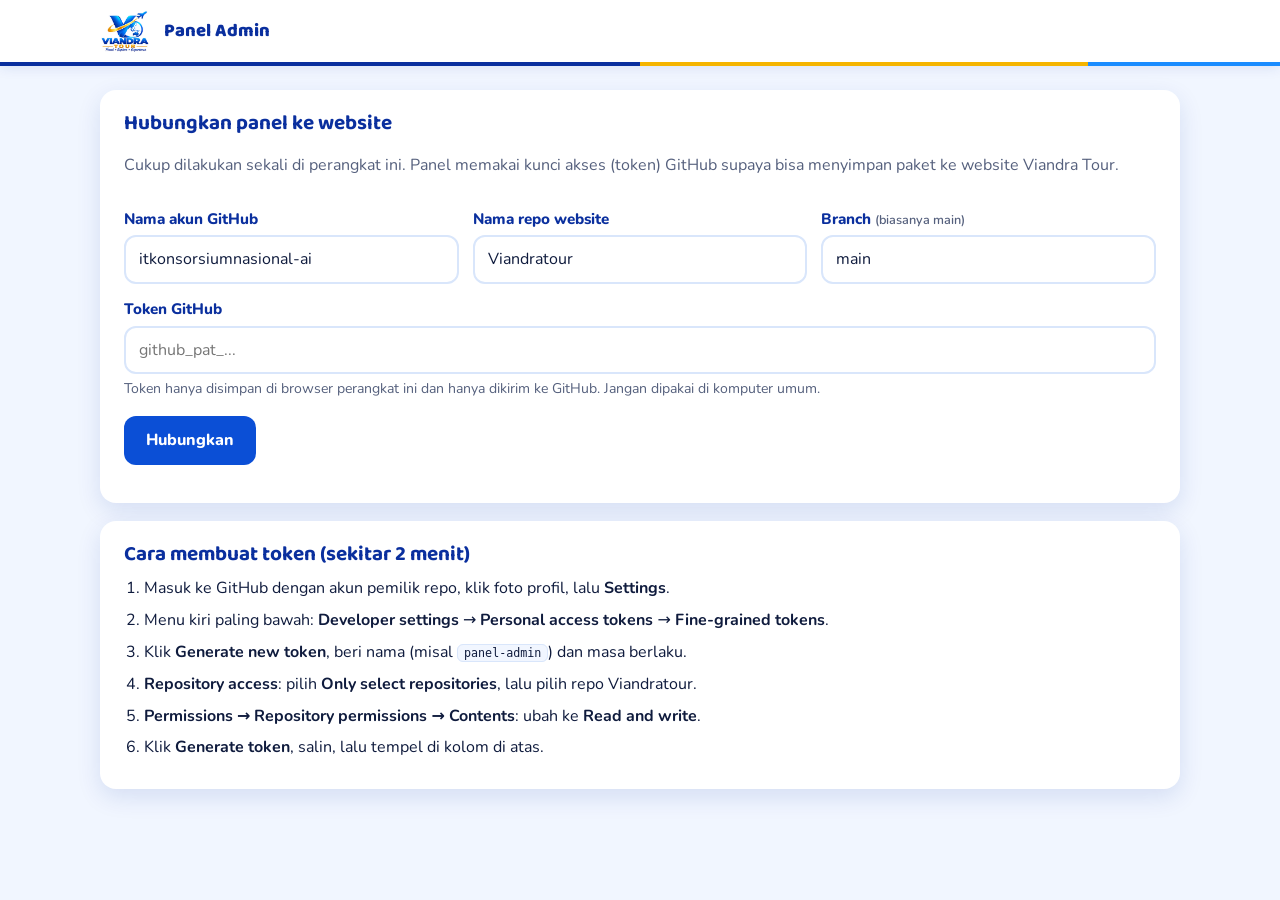
==== admin.html @ e1b8204d "Create admin.html" ====
<!DOCTYPE html>
<html lang="id">
<head>
<meta charset="utf-8">
<meta name="viewport" content="width=device-width, initial-scale=1">
<meta name="robots" content="noindex,nofollow">
<title>Panel Admin | Viandra Tour</title>
<link rel="icon" href="logo.png">
<link rel="preconnect" href="https://fonts.googleapis.com">
<link rel="preconnect" href="https://fonts.gstatic.com" crossorigin>
<link href="https://fonts.googleapis.com/css2?family=Baloo+2:wght@600;700;800&family=Nunito:wght@400;600;700;800&display=swap" rel="stylesheet">
<style>
:root{--navy:#0a2f9e;--navy2:#0b4fd6;--pri:#0b4fd6;--pri2:#0a2f9e;--gold:#f5b400;--red:#e8192c;--red2:#c10f20;--sky:#1a8cff;--soft:#f1f6ff;--line:#d9e6fb;--text:#0f1b3d;--muted:#55607d;--ok:#1b8a4b;--radius:16px;--shadow:0 8px 24px rgba(10,47,158,.12)}
*{box-sizing:border-box}
body{margin:0;font-family:'Nunito',system-ui,sans-serif;background:var(--soft);color:var(--text);line-height:1.55;padding-bottom:90px}
h1,h2,h3{font-family:'Baloo 2',sans-serif;color:var(--navy);margin:0 0 .4em;line-height:1.2}
a{color:var(--navy2)}
.wrap{width:min(1080px,100% - 28px);margin-inline:auto}
.top{background:#fff;box-shadow:0 2px 12px rgba(10,47,158,.10);position:sticky;top:0;z-index:20}
.top::after{content:"";display:block;height:4px;background:linear-gradient(90deg,var(--navy) 0 50%,var(--gold) 50% 85%,var(--sky) 85%)}
.top .wrap{display:flex;align-items:center;gap:14px;padding:10px 0;flex-wrap:wrap}
.top img{height:42px;width:auto;display:block}
.top .ttl{font-family:'Baloo 2',sans-serif;font-weight:800;color:var(--navy);font-size:1.15rem}
.top .repo{margin-left:auto;color:var(--muted);font-size:.88rem}
.tabs{display:flex;gap:6px;margin:20px 0 18px;flex-wrap:wrap}
.tab{border:2px solid var(--line);background:#fff;color:var(--navy);font:inherit;font-weight:800;border-radius:999px;padding:8px 20px;cursor:pointer}
.tab.on{background:var(--navy2);border-color:var(--navy2);color:#fff}
.box{background:#fff;border-radius:var(--radius);box-shadow:var(--shadow);padding:22px 24px;margin-bottom:18px}
.box h2{font-size:1.3rem}
.muted{color:var(--muted)}
.btn{display:inline-block;border:2px solid transparent;border-radius:12px;font:inherit;font-weight:800;padding:10px 20px;cursor:pointer;text-decoration:none;text-align:center;background:var(--pri);color:#fff}
.btn:hover{background:var(--pri2)}
.btn.o{background:#fff;color:var(--navy2);border-color:var(--navy2)}
.btn.o:hover{background:var(--navy2);color:#fff}
.btn.g{background:var(--soft);color:var(--navy);border-color:var(--line)}
.btn.g:hover{background:var(--line)}
.btn.d{background:#fff;color:var(--red2);border-color:#f3b3b9}
.btn.d:hover{background:var(--red);color:#fff;border-color:var(--red)}
.btn.s{padding:6px 14px;font-size:.9rem;border-radius:10px}
.btn[disabled]{opacity:.55;cursor:wait}
label{display:block;font-weight:800;color:var(--navy);margin:14px 0 4px;font-size:.95rem}
label small{font-weight:600;color:var(--muted)}
input[type=text],input[type=number],input[type=date],input[type=password],select,textarea{width:100%;padding:10px 13px;border:2px solid var(--line);border-radius:12px;font:inherit;color:var(--text);background:#fff}
input:focus,select:focus,textarea:focus{outline:none;border-color:var(--navy2)}
textarea{min-height:92px;resize:vertical}
.row{display:grid;grid-template-columns:repeat(auto-fit,minmax(200px,1fr));gap:14px}
.hint{color:var(--muted);font-size:.88rem;margin:4px 0 0}
.err{background:#fdecee;color:var(--red2);border-radius:12px;padding:12px 16px;font-weight:700;margin:14px 0}
.steps{padding-left:20px;margin:8px 0 0}.steps li{margin:7px 0}
code{background:var(--soft);border:1px solid var(--line);border-radius:6px;padding:1px 6px;font-size:.9em}
.grid{display:grid;grid-template-columns:repeat(auto-fill,minmax(300px,1fr));gap:18px}
.pc{background:#fff;border-radius:var(--radius);box-shadow:var(--shadow);overflow:hidden;display:flex;flex-direction:column}
.pc.hid{opacity:.6}
.pc .th{height:130px;background:linear-gradient(135deg,var(--navy),var(--navy2));background-size:cover;background-position:center top;position:relative}
.badge{position:absolute;top:10px;left:10px;border-radius:999px;font-weight:800;font-size:.75rem;padding:3px 12px;background:#fff;color:var(--navy)}
.badge.new{background:var(--gold);color:var(--navy)}.badge.changed{background:var(--sky);color:#fff}.badge.hidden{background:#555;color:#fff}
.pc .bd{padding:14px 16px 16px;display:flex;flex-direction:column;gap:6px;flex:1}
.pc h3{font-size:1.05rem;margin:0}
.pc .acts{display:flex;flex-wrap:wrap;gap:8px;margin-top:auto;padding-top:8px}
.chips{display:flex;flex-wrap:wrap;gap:6px;margin-top:8px}
.chip{background:var(--soft);border:2px solid var(--line);border-radius:999px;padding:3px 6px 3px 12px;font-weight:700;font-size:.9rem}
.chip.pk{border-color:#f3b3b9;color:var(--red2)}
.chip button{border:0;background:transparent;cursor:pointer;font-size:1rem;color:var(--muted);padding:0 6px}
.day{border:2px solid var(--line);border-radius:14px;padding:12px 14px;margin:10px 0;background:#fbfcff}
.day .dh{display:flex;justify-content:space-between;align-items:center;gap:10px}
.sect{border-top:1px solid var(--line);margin-top:22px;padding-top:6px}
.seg{display:flex;gap:8px;flex-wrap:wrap;margin:6px 0}
.seg label{margin:0;display:flex;align-items:center;gap:6px;border:2px solid var(--line);border-radius:999px;padding:6px 14px;cursor:pointer;font-weight:700;background:#fff}
.seg input{width:auto;margin:0}
.imgprev{max-width:260px;max-height:200px;border-radius:12px;display:block;margin-top:10px;border:1px solid var(--line)}
.bar{position:fixed;left:0;right:0;bottom:0;background:#fff;box-shadow:0 -6px 20px rgba(10,47,158,.16);z-index:30;display:none;border-top:4px solid var(--gold)}
.bar.on{display:block}
.bar .wrap{display:flex;align-items:center;gap:14px;padding:12px 0;flex-wrap:wrap}
.bar .btn{margin-left:auto}
.toast{position:fixed;left:50%;transform:translateX(-50%);bottom:100px;background:var(--navy);color:#fff;font-weight:700;border-radius:12px;padding:12px 20px;z-index:50;display:none;max-width:90vw;text-align:center}
.toast.on{display:block}.toast.bad{background:var(--red2)}
.doc{background:#fff;border-radius:var(--radius);box-shadow:var(--shadow);overflow:hidden}
.doc img{width:100%;height:150px;object-fit:cover;display:block;background:var(--soft)}
.doc .bd{padding:10px 12px 12px}
.top-actions{display:flex;gap:10px;flex-wrap:wrap;align-items:center;margin-bottom:16px}
@media (max-width:600px){.box{padding:18px 16px}}
</style>
</head>
<body>
<header class="top"><div class="wrap"><img src="logo.png" alt="Viandra Tour"><span class="ttl">Panel Admin</span><span class="repo" id="repoInfo"></span></div></header>
<main class="wrap" id="app"></main>
<div class="bar" id="bar"></div>
<div class="toast" id="toast" role="status"></div>
<datalist id="dlType"><option value="3 Negara"><option value="2 Negara"><option value="Thailand"></datalist>
<datalist id="dlDest"></datalist>

<script src="site.js"></script>
<script>
(() => {
  const LS_KEY = "vt_admin_cfg_v1";
  const EMPTY = () => ({ packages: [], hidden: [], docs: [] });
  const COLORS = ["#0a2f9e,#1a8cff", "#0b4fd6,#22d3ee", "#0a2f9e,#0b4fd6", "#1a8cff,#22d3ee", "#0b4fd6,#f5b400"];
  const DOC_CATS = ["Malaysia", "Singapore", "Thailand", "Keberangkatan"];
  let cfg = loadCfg(), data = EMPTY(), pending = {}, pendingUrl = {}, dirty = false, tab = "paket", editing = null, docDraft = [], loading = false, loadError = "";
  const $ = s => document.querySelector(s), app = $("#app");
  const esc = s => String(s ?? "").replace(/[&<>"']/g, c => ({ "&": "&amp;", "<": "&lt;", ">": "&gt;", '"': "&quot;", "'": "&#39;" }[c]));
  const rp = n => "Rp " + Number(n).toLocaleString("id-ID");
  const lines = v => String(v || "").split("\n").map(x => x.trim()).filter(Boolean);
  const clone = o => JSON.parse(JSON.stringify(o));
  function loadCfg(){ try { return JSON.parse(localStorage.getItem(LS_KEY)) || {}; } catch (e) { return {}; } }
  function saveCfg(){ try { localStorage.setItem(LS_KEY, JSON.stringify(cfg)); } catch (e) {} }
  let toastT;
  function toast(msg, bad){ const t = $("#toast"); t.textContent = msg; t.className = "toast on" + (bad ? " bad" : ""); clearTimeout(toastT); toastT = setTimeout(() => t.className = "toast", bad ? 6000 : 3200); }

  /* ---------- GitHub API ---------- */
  const toB64 = s => { let b = ""; new TextEncoder().encode(s).forEach(c => b += String.fromCharCode(c)); return btoa(b); };
  const fromB64 = b => new TextDecoder().decode(Uint8Array.from(atob(b.replace(/\s/g, "")), c => c.charCodeAt(0)));
  const gh = (path, opt = {}) => fetch("https://api.github.com" + path, Object.assign({}, opt, { headers: Object.assign({ "Accept": "application/vnd.github+json", "Authorization": "Bearer " + cfg.token, "X-GitHub-Api-Version": "2022-11-28" }, opt.headers || {}) }));
  const repoPath = () => `/repos/${cfg.owner}/${cfg.repo}`;
  const encPath = p => p.split("/").map(encodeURIComponent).join("/");
  async function getFile(path){
    const r = await gh(`${repoPath()}/contents/${encPath(path)}?ref=${encodeURIComponent(cfg.branch || "main")}`);
    if (r.status === 404) return null; if (!r.ok) throw new Error(await apiError(r)); return r.json();
  }
  async function putFile(path, b64, message, sha){
    const body = { message, content: b64, branch: cfg.branch || "main" }; if (sha) body.sha = sha;
    const r = await gh(`${repoPath()}/contents/${encPath(path)}`, { method: "PUT", body: JSON.stringify(body) });
    if (!r.ok) throw new Error(await apiError(r)); return r.json();
  }
  async function apiError(r){
    let m = ""; try { m = (await r.json()).message || ""; } catch (e) {}
    if (r.status === 401) return "Token ditolak GitHub (salah atau sudah kedaluwarsa). Buat token baru di Pengaturan.";
    if (r.status === 403) return "Token tidak punya izin menulis ke repo ini. Pastikan izin Contents = Read and write. " + m;
    if (r.status === 404) return "Repo tidak ditemukan atau token tidak punya akses ke repo itu. Cek nama akun dan nama repo.";
    return `Gagal (${r.status}). ${m}`;
  }
  async function loadData(){
    loading = true; loadError = ""; render();
    try {
      const f = await getFile("admin-data.js"); data = EMPTY();
      if (f) { const m = fromB64(f.content).match(/^\s*window\.ADMIN_DATA\s*=\s*([\s\S]*?);\s*$/); if (m) data = Object.assign(EMPTY(), JSON.parse(m[1])); }
      pending = {}; pendingUrl = {}; dirty = false;
    } catch (e) { loadError = e.message || String(e); }
    loading = false; render();
  }
  async function publish(){
    const btn = $("#pubBtn"); if (btn) { btn.disabled = true; btn.textContent = "Menerbitkan..."; }
    try {
      const used = new Set([...data.packages.map(p => p.image), ...data.docs.map(d => d.src)].filter(Boolean).map(x => String(x).replace(/^\//, "")));
      for (const [path, b64] of Object.entries(pending)) { if (!used.has(path)) continue; const ex = await getFile(path); await putFile(path, b64, "Admin: unggah " + path, ex && ex.sha); }
      const cur = await getFile("admin-data.js");
      await putFile("admin-data.js", toB64("window.ADMIN_DATA = " + JSON.stringify(data, null, 2) + ";\n"), "Admin: perbarui paket dan dokumentasi", cur && cur.sha);
      pending = {}; pendingUrl = {}; dirty = false;
      toast("Berhasil diterbitkan. Website diperbarui dalam 1 sampai 3 menit.");
    } catch (e) { toast(e.message || String(e), true); }
    render();
  }

  /* ---------- Gambar ---------- */
  function resizeImage(file, max, q){
    return new Promise((res, rej) => {
      const url = URL.createObjectURL(file), img = new Image();
      img.onload = () => {
        const s = Math.min(1, max / Math.max(img.width, img.height)), w = Math.round(img.width * s), h = Math.round(img.height * s);
        const c = document.createElement("canvas"); c.width = w; c.height = h;
        const x = c.getContext("2d"); x.fillStyle = "#fff"; x.fillRect(0, 0, w, h); x.drawImage(img, 0, 0, w, h);
        URL.revokeObjectURL(url); res(c.toDataURL("image/jpeg", q));
      };
      img.onerror = () => rej(new Error("File gambar tidak bisa dibaca: " + file.name));
      img.src = url;
    });
  }
  const b64Of = u => u.split(",")[1];
  const imgSrc = p => { p = String(p || ""); const k = p.replace(/^\//, ""); return pendingUrl[k] || (/^(data:|https?:)/i.test(p) ? p : k); };

  /* ---------- Daftar paket gabungan ---------- */
  function allPackages(){
    const hidden = new Set(data.hidden), out = [];
    BUILTIN_PACKAGES.forEach(b => { const ov = data.packages.find(p => p.slug === b.slug); out.push({ slug: b.slug, pkg: ov || b, builtin: b, status: hidden.has(b.slug) ? "hidden" : ov ? "changed" : "builtin" }); });
    data.packages.filter(p => !BUILTIN_PACKAGES.some(b => b.slug === p.slug)).forEach(p => out.push({ slug: p.slug, pkg: p, status: "new" }));
    return out;
  }
  const STATUS_LABEL = { builtin: "Bawaan", changed: "Diubah", new: "Baru", hidden: "Disembunyikan" };

  /* ---------- Tampilan ---------- */
  function render(){
    $("#repoInfo").textContent = cfg.token && cfg.owner ? `${cfg.owner}/${cfg.repo} (${cfg.branch || "main"})` : "";
    if (!cfg.token) { app.innerHTML = viewSetup(); bindSetup(); updateBar(); return; }
    if (loading) { app.innerHTML = `<div class="box" style="margin-top:24px"><h2>Memuat data...</h2><p class="muted">Mengambil data terbaru dari GitHub.</p></div>`; updateBar(); return; }
    if (loadError) {
      app.innerHTML = `<div class="box" style="margin-top:24px"><h2>Tidak bisa terhubung</h2><div class="err">${esc(loadError)}</div><button class="btn" id="retry">Coba lagi</button> <button class="btn g" id="toSet">Ubah pengaturan</button></div>`;
      $("#retry").onclick = loadData; $("#toSet").onclick = () => { cfg.token = ""; saveCfg(); loadError = ""; render(); }; updateBar(); return;
    }
    if (editing) { app.innerHTML = viewForm(); bindForm(); updateBar(); return; }
    app.innerHTML = viewMain(); bindMain(); updateBar();
  }
  function updateBar(){
    const bar = $("#bar");
    if (dirty && !editing && cfg.token && !loading) {
      bar.className = "bar on";
      bar.innerHTML = `<div class="wrap"><span><b>Ada perubahan yang belum diterbitkan.</b> <span class="muted">Website belum berubah sebelum Anda menekan tombol.</span></span><button class="btn" id="pubBtn">Terbitkan ke Website</button></div>`;
      $("#pubBtn").onclick = publish;
    } else { bar.className = "bar"; bar.innerHTML = ""; }
  }
  window.addEventListener("beforeunload", e => { if (dirty) { e.preventDefault(); e.returnValue = ""; } });

  /* ----- Setup ----- */
  function viewSetup(){
    return `<div class="box" style="margin-top:24px"><h2>Hubungkan panel ke website</h2>
      <p class="muted">Cukup dilakukan sekali di perangkat ini. Panel memakai kunci akses (token) GitHub supaya bisa menyimpan paket ke website Viandra Tour.</p>
      ${cfg.error ? `<div class="err">${esc(cfg.error)}</div>` : ""}
      <div class="row">
        <div><label for="sOwner">Nama akun GitHub</label><input id="sOwner" type="text" value="${esc(cfg.owner || "itkonsorsiumnasional-ai")}" autocomplete="off"></div>
        <div><label for="sRepo">Nama repo website</label><input id="sRepo" type="text" value="${esc(cfg.repo || "Viandratour")}" autocomplete="off"></div>
        <div><label for="sBranch">Branch <small>(biasanya main)</small></label><input id="sBranch" type="text" value="${esc(cfg.branch || "main")}" autocomplete="off"></div>
      </div>
      <label for="sToken">Token GitHub</label><input id="sToken" type="password" placeholder="github_pat_..." autocomplete="off">
      <p class="hint">Token hanya disimpan di browser perangkat ini dan hanya dikirim ke GitHub. Jangan dipakai di komputer umum.</p>
      <p><button class="btn" id="sGo">Hubungkan</button></p></div>
    <div class="box"><h2>Cara membuat token (sekitar 2 menit)</h2><ol class="steps">
      <li>Masuk ke GitHub dengan akun pemilik repo, klik foto profil, lalu <b>Settings</b>.</li>
      <li>Menu kiri paling bawah: <b>Developer settings</b> → <b>Personal access tokens</b> → <b>Fine-grained tokens</b>.</li>
      <li>Klik <b>Generate new token</b>, beri nama (misal <code>panel-admin</code>) dan masa berlaku.</li>
      <li><b>Repository access</b>: pilih <b>Only select repositories</b>, lalu pilih repo Viandratour.</li>
      <li><b>Permissions → Repository permissions → Contents</b>: ubah ke <b>Read and write</b>.</li>
      <li>Klik <b>Generate token</b>, salin, lalu tempel di kolom di atas.</li></ol></div>`;
  }
  function bindSetup(){
    $("#sGo").onclick = async () => {
      const owner = $("#sOwner").value.trim(), repo = $("#sRepo").value.trim(), branch = $("#sBranch").value.trim() || "main", token = $("#sToken").value.trim();
      if (!owner || !repo || !token) { cfg = Object.assign(cfg, { owner, repo, branch, error: "Isi nama akun, nama repo, dan token dulu ya." }); render(); return; }
      const b = $("#sGo"); b.disabled = true; b.textContent = "Memeriksa...";
      cfg = { owner, repo, branch, token };
      try {
        const r = await gh(repoPath()); if (!r.ok) throw new Error(await apiError(r));
        const j = await r.json(); if (j.permissions && !j.permissions.push) throw new Error("Token hanya bisa membaca repo. Ubah izin Contents menjadi Read and write.");
        saveCfg(); await loadData();
      } catch (e) { cfg = { owner, repo, branch, error: e.message }; render(); }
    };
  }

  /* ----- Halaman utama ----- */
  function viewMain(){
    const tabs = [["paket", "Paket Wisata"], ["imp", "Impor / Ekspor JSON"], ["dok", "Dokumentasi"], ["set", "Pengaturan"]];
    return `<div class="tabs">${tabs.map(([k, l]) => `<button class="tab${tab === k ? " on" : ""}" data-tab="${k}">${l}</button>`).join("")}</div>` + (tab === "paket" ? viewPaket() : tab === "imp" ? viewImp() : tab === "dok" ? viewDok() : viewSet());
  }
  function bindMain(){
    document.querySelectorAll("[data-tab]").forEach(b => b.onclick = () => { tab = b.dataset.tab; render(); });
    if (tab === "paket") bindPaket(); else if (tab === "imp") bindImp(); else if (tab === "dok") bindDok(); else bindSet();
  }
  function viewPaket(){
    const list = allPackages();
    return `<div class="top-actions"><button class="btn" id="addPkg">+ Tambah paket baru</button> <button class="btn o" id="goImp">Impor dari JSON</button><span class="muted">${list.filter(x => x.status !== "hidden").length} paket tampil di website</span></div>
      <div class="grid">${list.map(x => { const p = x.pkg, im = imgSrc(p.image);
        return `<div class="pc${x.status === "hidden" ? " hid" : ""}"><div class="th" style="${im ? `background-image:url('${esc(im)}'),linear-gradient(135deg,#0a2f9e,#0b4fd6)` : ""}"><span class="badge ${x.status}">${STATUS_LABEL[x.status]}</span></div>
          <div class="bd"><h3>${esc(p.name)}</h3><div class="muted">${esc(p.days)} hari ${esc(p.nights)} malam · ${esc(p.type)}</div><div><b style="color:var(--navy2)">${p.price ? rp(p.price) : "Hubungi kami"}</b></div>
          <div class="acts">${x.status === "hidden" ? `<button class="btn o s" data-act="show" data-slug="${esc(x.slug)}">Tampilkan lagi</button>`
            : `<button class="btn o s" data-act="edit" data-slug="${esc(x.slug)}">Ubah</button>
               ${x.status === "new" ? `<button class="btn d s" data-act="del" data-slug="${esc(x.slug)}">Hapus</button>` : `<button class="btn d s" data-act="hide" data-slug="${esc(x.slug)}">Sembunyikan</button>`}
               ${x.status === "changed" ? `<button class="btn g s" data-act="revert" data-slug="${esc(x.slug)}">Kembalikan ke asli</button>` : ""}
               <a class="btn g s" href="detail?p=${encodeURIComponent(x.slug)}" target="_blank" rel="noopener">Lihat</a>`}</div></div></div>`; }).join("")}</div>`;
  }
  function bindPaket(){
    $("#addPkg").onclick = () => openForm(null);
    $("#goImp").onclick = () => { tab = "imp"; render(); };
    document.querySelectorAll("[data-act]").forEach(b => b.onclick = () => {
      const slug = b.dataset.slug, a = b.dataset.act, item = allPackages().find(x => x.slug === slug);
      if (a === "edit") return openForm(item);
      if (a === "del") { if (!confirm("Hapus paket ini dari website?")) return; data.packages = data.packages.filter(p => p.slug !== slug); }
      if (a === "hide") { if (!confirm("Sembunyikan paket ini dari website? Bisa ditampilkan lagi kapan saja.")) return; if (!data.hidden.includes(slug)) data.hidden.push(slug); }
      if (a === "show") data.hidden = data.hidden.filter(s => s !== slug);
      if (a === "revert") { if (!confirm("Kembalikan paket ini ke versi aslinya? Perubahan Anda akan hilang.")) return; data.packages = data.packages.filter(p => p.slug !== slug); }
      dirty = true; render();
    });
  }

  /* ----- Dokumentasi ----- */
  function viewDok(){
    return `<div class="box"><h2>Tambah foto dokumentasi</h2><p class="muted">Pilih satu atau banyak foto. Foto otomatis dikecilkan supaya website tetap cepat.</p>
      <input type="file" id="dokFiles" accept="image/*" multiple>
      ${docDraft.length ? `<div class="grid" style="margin-top:16px">${docDraft.map((d, i) => `<div class="doc"><img src="${d.url}" alt=""><div class="bd"><input type="text" data-dcap="${i}" placeholder="Keterangan foto" value="${esc(d.cap)}">
        <select data-dcat="${i}" style="margin-top:8px">${DOC_CATS.map(c => `<option${c === d.cat ? " selected" : ""}>${c}</option>`).join("")}</select><button class="btn d s" data-drm="${i}" style="margin-top:8px">Buang</button></div></div>`).join("")}</div>
        <p style="margin-top:16px"><button class="btn" id="dokAdd">Tambahkan ${docDraft.length} foto</button></p>` : ""}</div>
    <div class="box"><h2>Foto yang sudah ditambah lewat panel</h2>
      ${data.docs.length ? `<div class="grid">${data.docs.map((d, i) => `<div class="doc"><img src="${esc(imgSrc(d.src))}" alt=""><div class="bd"><input type="text" data-ecap="${i}" value="${esc(d.cap)}" placeholder="Keterangan foto">
        <select data-ecat="${i}" style="margin-top:8px">${[...new Set([...DOC_CATS, d.cat].filter(Boolean))].map(c => `<option${c === d.cat ? " selected" : ""}>${esc(c)}</option>`).join("")}</select><button class="btn d s" data-edel="${i}" style="margin-top:8px">Hapus</button></div></div>`).join("")}</div>`
        : `<p class="muted">Belum ada. Foto dokumentasi yang sudah ada di website tetap tampil seperti biasa.</p>`}</div>`;
  }
  function bindDok(){
    $("#dokFiles").onchange = async e => {
      const files = [...e.target.files]; if (!files.length) return; toast("Memproses foto...");
      for (const f of files) { try { docDraft.push({ url: await resizeImage(f, 1600, 0.85), cap: f.name.replace(/\.[^.]+$/, "").replace(/[-_]+/g, " "), cat: "Malaysia" }); } catch (err) { toast(err.message, true); } }
      render();
    };
    document.querySelectorAll("[data-dcap]").forEach(i => i.oninput = () => docDraft[i.dataset.dcap].cap = i.value);
    document.querySelectorAll("[data-dcat]").forEach(i => i.onchange = () => docDraft[i.dataset.dcat].cat = i.value);
    document.querySelectorAll("[data-drm]").forEach(b => b.onclick = () => { docDraft.splice(+b.dataset.drm, 1); render(); });
    const add = $("#dokAdd");
    if (add) add.onclick = () => {
      docDraft.forEach((d, i) => { const path = `img/dok-${Date.now()}-${i}.jpg`; pending[path] = b64Of(d.url); pendingUrl[path] = d.url; data.docs.push({ src: "/" + path, cap: d.cap.trim(), cat: d.cat }); });
      docDraft = []; dirty = true; render();
    };
    document.querySelectorAll("[data-ecap]").forEach(i => i.oninput = () => { data.docs[i.dataset.ecap].cap = i.value; dirty = true; updateBar(); });
    document.querySelectorAll("[data-ecat]").forEach(i => i.onchange = () => { data.docs[i.dataset.ecat].cat = i.value; dirty = true; updateBar(); });
    document.querySelectorAll("[data-edel]").forEach(b => b.onclick = () => { if (!confirm("Hapus foto ini dari dokumentasi?")) return; data.docs.splice(+b.dataset.edel, 1); dirty = true; render(); });
  }

  /* ----- Impor / Ekspor JSON ----- */
  const SAMPLE = { packages: [{
    name: "Tour Vietnam 5D4N", dest: "Vietnam", type: "1 Negara", days: 5, nights: 4, price: 7250000, tag: "Baru", image: "/img/tour-vietnam.jpg",
    items: ["Hanoi dan Halong Bay", "Berangkat tiap Rabu"],
    schedule: ["Keberangkatan mingguan, setiap Rabu", "Meeting point: Bandara Noi Bai, Hanoi"],
    departures: ["2026-12-02", "2026-12-09", "2026-12-25*"], bonus: ["Free city tour Hanoi"],
    itinerary: [["DAY 1 : HANOI (No Meal)", "Tiba di Hanoi, check in hotel.", "Hotel A / setaraf *3 Hanoi"], ["DAY 2 : HALONG BAY (B,L,D)", "Wisata kapal di Halong Bay.", ""]],
    included: ["Tiket pesawat pulang pergi", "Hotel bintang 3 setaraf"], excluded: ["Tips guide dan driver", "Biaya pribadi"],
    costs: ["DP Rp 3.000.000 per orang. Pelunasan 20 hari sebelum berangkat."], terms: ["Paspor berlaku minimal 6 bulan.", "Pembayaran tidak dapat dikembalikan."] }] };
  let impText = "", impPreview = null, impErr = "", impMode = "merge", impScope = "all";
  const pick = (o, keys) => { for (const k of keys) if (o && o[k] !== undefined && o[k] !== null && o[k] !== "") return o[k]; return undefined; };
  const asList = v => Array.isArray(v) ? v.map(x => String(x).trim()).filter(Boolean) : (typeof v === "string" ? lines(v) : []);
  function normDate(x){
    let s = "", peak = false;
    if (x && typeof x === "object") { s = String(pick(x, ["date", "tanggal"]) || ""); peak = !!pick(x, ["peak", "highSeason", "high_season"]); } else s = String(x || "");
    s = s.trim(); if (s.endsWith("*")) { peak = true; s = s.slice(0, -1).trim(); }
    let m = s.match(/^(\d{4})-(\d{1,2})-(\d{1,2})$/);
    if (!m) { const n = s.match(/^(\d{1,2})[\/.-](\d{1,2})[\/.-](\d{4})$/); if (n) m = [0, n[3], n[2], n[1]]; }
    if (!m) return null;
    const y = +m[1], mo = +m[2], d = +m[3], dt = new Date(y, mo - 1, d);
    if (dt.getFullYear() !== y || dt.getMonth() !== mo - 1 || dt.getDate() !== d) return null;
    return `${y}-${String(mo).padStart(2, "0")}-${String(d).padStart(2, "0")}` + (peak ? "*" : "");
  }
  function normPkg(raw, i){
    const errs = [], warns = [];
    if (!raw || typeof raw !== "object" || Array.isArray(raw)) return { errs: ["Bukan data paket yang valid."], warns, pkg: null };
    const name = String(pick(raw, ["name", "nama", "title", "judul"]) || "").trim(); if (!name) errs.push("Nama paket kosong.");
    const dm = name.match(/(\d+)\s*D\s*(\d+)\s*N/i);
    let days = parseInt(pick(raw, ["days", "hari"]), 10), nights = parseInt(pick(raw, ["nights", "malam"]), 10);
    if (!(days > 0) && dm) days = +dm[1]; if (!(days > 0)) errs.push("Jumlah hari tidak ada.");
    if (!(nights >= 0) && dm) nights = +dm[2];
    if (!(nights >= 0) && days > 0) { nights = days - 1; warns.push("Jumlah malam dihitung otomatis."); }
    const dest = String(pick(raw, ["dest", "tujuan", "destination"]) || "").trim(); if (!dest) errs.push("Tujuan kosong.");
    let type = String(pick(raw, ["type", "rute", "jenis"]) || "").trim();
    if (!type && dest) { type = dest; warns.push("Jenis rute kosong, memakai nama tujuan."); }
    if (errs.length) return { errs, warns, pkg: null };
    const pr = pick(raw, ["price", "harga"]), price = pr === undefined ? null : (parseInt(String(pr).replace(/\D/g, ""), 10) || null);
    let items = asList(pick(raw, ["items", "poin"])); if (!items.length) { items = [dest, `${days} hari ${nights} malam`]; warns.push("Poin singkat kosong, dibuat otomatis."); }
    const pkg = { slug: slugify(String(pick(raw, ["slug"]) || name)), name, dest, type, days, nights, color: /^#[0-9a-f]{3,8},#[0-9a-f]{3,8}$/i.test(String(raw.color || "")) ? raw.color : COLORS[i % COLORS.length], price, tag: String(pick(raw, ["tag", "label"]) || "").trim(), image: "", items };
    let imageData = null; const im = String(pick(raw, ["image", "gambar"]) || "").trim();
    if (/^data:image\/(png|jpe?g|webp);base64,/i.test(im)) imageData = im; else pkg.image = im;
    if (!im) warns.push("Tanpa gambar. Tambahkan lewat tombol Ubah setelah diimpor.");
    if (pick(raw, ["featured", "unggulan"])) pkg.featured = true;
    const sched = asList(pick(raw, ["schedule", "jadwal"])); if (sched.length) pkg.schedule = sched;
    const depRaw = pick(raw, ["departures", "keberangkatan", "tanggal"]);
    if (Array.isArray(depRaw)) {
      const seen = new Set(), out = []; let bad = 0;
      depRaw.forEach(x => { const d = normDate(x); if (!d) { bad++; return; } const k = d.replace("*", ""); if (!seen.has(k)) { seen.add(k); out.push(d); } });
      if (bad) warns.push(`${bad} tanggal dilewati karena formatnya tidak dikenali (pakai 2026-12-02 atau 02/12/2026).`);
      if (out.length) pkg.departures = out.sort((a, b) => a.replace("*", "").localeCompare(b.replace("*", "")));
    }
    const dl = pick(raw, ["daily", "setiapHari", "setiap_hari"]);
    if (dl && !pkg.departures) {
      const a = Array.isArray(dl) ? dl : [pick(dl, ["from", "mulai"]), pick(dl, ["to", "sampai"])], f = normDate(a[0]), t = normDate(a[1]);
      if (f && t && f.replace("*", "") <= t.replace("*", "")) pkg.daily = [f.replace("*", ""), t.replace("*", "")]; else warns.push("Periode berangkat setiap hari tidak valid, dilewati.");
    }
    const bonus = asList(pick(raw, ["bonus"])); if (bonus.length) pkg.bonus = bonus;
    const itRaw = pick(raw, ["itinerary"]);
    if (Array.isArray(itRaw)) {
      let bad = 0;
      const it = itRaw.map(d => Array.isArray(d) ? [d[0], d[1], d[2]] : [pick(d, ["title", "judul", "t"]), pick(d, ["text", "isi", "kegiatan", "x"]), pick(d, ["hotel", "h"])])
        .map(d => [String(d[0] || "").trim(), String(d[1] || "").trim(), String(d[2] || "").trim()]).filter(d => { if (d[0] && d[1]) return true; bad++; return false; });
      if (bad) warns.push(`${bad} hari itinerary dilewati karena judul atau isinya kosong.`);
      if (it.length) pkg.itinerary = it;
    }
    pkg.included = asList(pick(raw, ["included", "termasuk"])); pkg.excluded = asList(pick(raw, ["excluded", "tidakTermasuk", "tidak_termasuk"]));
    pkg.costs = asList(pick(raw, ["costs", "biaya"])); pkg.terms = asList(pick(raw, ["terms", "syarat"]));
    if (!pkg.included.length && !pkg.terms.length) warns.push("Fasilitas dan syarat kosong. Bisa dilengkapi lewat Ubah.");
    return { errs, warns, pkg, imageData };
  }
  function parseImport(){
    impErr = ""; impPreview = null;
    let t = impText.trim().replace(/^\uFEFF/, ""); const fm = t.match(/```(?:json)?\s*([\s\S]*?)```/i);
    if (fm) t = fm[1].trim(); else { const a = t.search(/[\[{]/), z = Math.max(t.lastIndexOf("}"), t.lastIndexOf("]")); if (a > -1 && z > a) t = t.slice(a, z + 1); }
    if (!t) { impErr = "Tempel kode JSON atau pilih file dulu ya."; return; }
    let j; try { j = JSON.parse(t); } catch (e) { impErr = "Kode JSON tidak valid: " + e.message + ". Cek tanda koma, kurung, dan tanda kutip."; return; }
    let list = null, docs = null;
    if (Array.isArray(j)) list = j;
    else if (j && typeof j === "object") { const arr = pick(j, ["packages", "paket", "data"]); if (Array.isArray(arr)) { list = arr; if (Array.isArray(j.docs)) docs = j.docs; } else if (pick(j, ["name", "nama"])) list = [j]; }
    if (!list || !list.length) { impErr = "Tidak ada paket yang terbaca. Isinya harus daftar paket (lihat contoh format di bawah)."; return; }
    const all = allPackages(), existing = new Set(all.map(x => x.slug)), seen = new Set(), byName = new Map(all.map(x => [String(x.pkg.name).trim().toLowerCase(), x.slug]));
    const items = list.map((raw, i) => {
      const r = normPkg(raw, i);
      if (r.pkg) {
        const hasSlug = raw && typeof raw === "object" && pick(raw, ["slug"]), same = byName.get(r.pkg.name.toLowerCase());
        if (!hasSlug && same) r.pkg.slug = same;
        let s = r.pkg.slug, n = 2; while (seen.has(s)) s = r.pkg.slug + "-" + n++;
        if (s !== r.pkg.slug) { r.pkg.slug = s; r.warns.push("Nama kembar di file, diberi akhiran angka."); }
        seen.add(s); r.status = existing.has(s) ? "ganti" : "baru";
      }
      r.include = !r.errs.length; r.label = r.pkg ? r.pkg.name : `Data nomor ${i + 1}`; return r;
    });
    const dd = docs ? docs.map(d => ({ src: String(d && d.src || ""), cap: String(d && d.cap || ""), cat: String(d && d.cat || "") })).filter(d => d.src) : [];
    impPreview = { items, docs: dd };
  }
  function applyImport(){
    const sel = impPreview.items.filter(x => x.include && x.pkg); if (!sel.length) return toast("Belum ada paket yang dipilih.", true);
    if (impMode === "replace") { if (!confirm("Semua paket buatan/ubahan panel yang ada sekarang diganti dengan isi JSON ini. Paket bawaan tidak ikut terhapus. Lanjut?")) return; data.packages = []; }
    sel.forEach((x, i) => {
      const p = x.pkg;
      if (x.imageData) { const ext = (x.imageData.match(/^data:image\/(png|jpe?g|webp)/i)[1] || "jpg").replace("jpeg", "jpg").toLowerCase(), path = `img/${p.slug}-${Date.now()}-${i}.${ext}`; pending[path] = b64Of(x.imageData); pendingUrl[path] = x.imageData; p.image = "/" + path; }
      const k = data.packages.findIndex(q => q.slug === p.slug); if (k > -1) data.packages[k] = p; else data.packages.push(p);
      data.hidden = data.hidden.filter(s => s !== p.slug);
    });
    let nd = 0;
    if (impPreview.docs.length && $("#impDocs") && $("#impDocs").checked) impPreview.docs.forEach(d => { if (!data.docs.some(x => x.src === d.src)) { data.docs.push(d); nd++; } });
    impPreview = null; impText = ""; dirty = true; tab = "paket"; render();
    toast(`${sel.length} paket diimpor${nd ? `, ${nd} foto` : ""}. Tekan Terbitkan ke Website agar tampil.`);
  }
  async function copyText(t){
    try { await navigator.clipboard.writeText(t); return true; }
    catch (e) { const ta = document.createElement("textarea"); ta.value = t; document.body.appendChild(ta); ta.select(); let ok = false; try { ok = document.execCommand("copy"); } catch (_) {} ta.remove(); return ok; }
  }
  const exportJson = () => JSON.stringify({ packages: impScope === "mine" ? data.packages : allPackages().filter(x => x.status !== "hidden").map(x => x.pkg) }, null, 2);

  function viewImp(){
    const pv = impPreview;
    return `<div class="box"><h2>Impor paket dari JSON</h2>
      <p class="muted" style="margin-top:0">Tempel kode JSON atau pilih file <code>.json</code>. Semua paket di dalamnya dibaca otomatis, lalu Anda bisa memeriksanya dulu sebelum disimpan.</p>
      <label for="impFile">Pilih file JSON</label><input type="file" id="impFile" accept=".json,.txt,application/json,text/plain">
      <label for="impText">Atau tempel kode JSON di sini</label>
      <textarea id="impText" style="min-height:200px;font-family:ui-monospace,Menlo,Consolas,monospace;font-size:.88rem" spellcheck="false" placeholder='{ "packages": [ { "name": "Tour Vietnam 5D4N", ... } ] }'>${esc(impText)}</textarea>
      ${impErr ? `<div class="err">${esc(impErr)}</div>` : ""}
      <p><button class="btn" id="impParse">Baca JSON</button> <button class="btn g" id="impClear">Kosongkan</button></p>${pv ? viewImpPreview(pv) : ""}</div>
    <div class="box"><h2>Format JSON yang dikenali</h2>
      <p class="muted" style="margin-top:0">Bisa satu paket, daftar paket, atau <code>{ "packages": [...] }</code>. Yang wajib hanya <b>name</b>, <b>dest</b> (tujuan), dan <b>days</b> (hari).</p>
      <ul class="steps">
        <li><b>departures</b>: tanggal berangkat, format <code>2026-12-02</code> atau <code>02/12/2026</code>. Tambah <code>*</code> untuk high season.</li>
        <li><b>daily</b>: <code>["2026-11-01", "2027-03-31"]</code> kalau berangkat setiap hari.</li>
        <li><b>itinerary</b>: daftar hari, tiap hari <code>[judul, isi, hotel]</code>.</li>
        <li><b>image</b>: nama file di repo (contoh <code>/img/vietnam.jpg</code>) atau data gambar base64.</li>
        <li>Nama kolom bahasa Indonesia juga dikenali (<code>nama</code>, <code>tujuan</code>, <code>hari</code>, <code>harga</code>, <code>termasuk</code>, <code>syarat</code>).</li>
        <li>Kalau nama paket sudah ada, paket itu diganti (paket bawaan berstatus "Diubah").</li></ul>
      <details style="margin-top:10px"><summary style="cursor:pointer;font-weight:800;color:var(--navy)">Lihat contoh lengkap</summary><pre style="background:var(--soft);border:1px solid var(--line);border-radius:12px;padding:14px;overflow:auto;font-size:.82rem;max-height:340px">${esc(JSON.stringify(SAMPLE, null, 2))}</pre></details>
      <p><button class="btn o s" id="impSample">Salin contoh format</button> <button class="btn g s" id="impUse">Pakai contoh ini</button></p></div>
    <div class="box"><h2>Ekspor paket ke JSON</h2><p class="muted" style="margin-top:0">Untuk cadangan, atau diedit di tempat lain lalu diimpor lagi.</p>
      <div class="seg"><label><input type="radio" name="impScope" value="all"${impScope === "all" ? " checked" : ""}> Semua paket yang tampil di website</label><label><input type="radio" name="impScope" value="mine"${impScope === "mine" ? " checked" : ""}> Hanya paket buatan/ubahan panel</label></div>
      <p><button class="btn o" id="expCopy">Salin JSON</button> <button class="btn o" id="expDl">Unduh file JSON</button></p></div>`;
  }
  function viewImpPreview(pv){
    const ok = pv.items.filter(x => x.include && x.pkg).length;
    return `<div class="sect"><h2 style="margin-top:14px">Hasil bacaan: ${pv.items.length} paket ditemukan</h2>
      ${pv.items.map((x, i) => { const p = x.pkg;
        const meta = p ? `${p.days} hari ${p.nights} malam · ${p.price ? rp(p.price) : "Hubungi kami"} · ${p.departures ? p.departures.length + " tanggal" : p.daily ? "setiap hari" : "tanpa tanggal"} · ${p.itinerary ? p.itinerary.length + " hari itinerary" : "tanpa itinerary"}` : "";
        return `<div class="day" style="${x.errs.length ? "border-color:#f3b3b9" : ""}"><div class="dh"><label style="margin:0;display:flex;gap:10px;align-items:center;cursor:${p ? "pointer" : "not-allowed"}">
          <input type="checkbox" data-impi="${i}" style="width:auto"${x.include ? " checked" : ""}${p ? "" : " disabled"}><b>${esc(x.label)}</b></label>
          ${p ? `<span class="badge ${x.status === "baru" ? "new" : "changed"}" style="position:static">${x.status === "baru" ? "Baru" : "Mengganti yang ada"}</span>` : `<span class="badge hidden" style="position:static">Tidak bisa diimpor</span>`}</div>
          ${meta ? `<div class="muted" style="margin:4px 0 0 28px">${esc(meta)}</div>` : ""}
          ${x.errs.map(e => `<div style="color:var(--red2);font-weight:700;margin:4px 0 0 28px">✕ ${esc(e)}</div>`).join("")}
          ${x.warns.map(w => `<div class="muted" style="margin:2px 0 0 28px">⚠ ${esc(w)}</div>`).join("")}</div>`; }).join("")}
      <div class="seg" style="margin-top:12px"><label><input type="radio" name="impMode" value="merge"${impMode === "merge" ? " checked" : ""}> Gabungkan (tambah yang baru, ganti yang namanya sama)</label><label><input type="radio" name="impMode" value="replace"${impMode === "replace" ? " checked" : ""}> Ganti semua paket buatan panel</label></div>
      ${pv.docs.length ? `<div class="seg"><label><input type="checkbox" id="impDocs" checked> Ikut impor ${pv.docs.length} foto dokumentasi dari file ini</label></div>` : ""}
      <p style="margin-top:14px"><button class="btn" id="impApply"${ok ? "" : " disabled"}>Impor ${ok} paket</button> <span class="muted">Belum mengubah website sebelum Anda menekan Terbitkan.</span></p></div>`;
  }
  function bindImp(){
    $("#impText").oninput = e => impText = e.target.value;
    $("#impFile").onchange = async e => { const f = e.target.files[0]; if (!f) return; try { impText = await f.text(); parseImport(); render(); } catch (err) { toast("File tidak bisa dibaca.", true); } };
    $("#impParse").onclick = () => { impText = $("#impText").value; parseImport(); render(); };
    $("#impClear").onclick = () => { impText = ""; impPreview = null; impErr = ""; render(); };
    $("#impSample").onclick = async () => toast((await copyText(JSON.stringify(SAMPLE, null, 2))) ? "Contoh format disalin." : "Gagal menyalin, salin manual dari kotak contoh.", false);
    $("#impUse").onclick = () => { impText = JSON.stringify(SAMPLE, null, 2); parseImport(); render(); };
    document.querySelectorAll("[data-impi]").forEach(c => c.onchange = () => { impPreview.items[+c.dataset.impi].include = c.checked; render(); });
    document.querySelectorAll('input[name="impMode"]').forEach(r => r.onchange = () => impMode = r.value);
    document.querySelectorAll('input[name="impScope"]').forEach(r => r.onchange = () => impScope = r.value);
    const ap = $("#impApply"); if (ap) ap.onclick = applyImport;
    $("#expCopy").onclick = async () => toast((await copyText(exportJson())) ? "JSON disalin." : "Gagal menyalin, gunakan tombol Unduh.", false);
    $("#expDl").onclick = () => { const a = document.createElement("a"), u = URL.createObjectURL(new Blob([exportJson()], { type: "application/json" })); a.href = u; a.download = "paket-viandratour.json"; document.body.appendChild(a); a.click(); a.remove(); setTimeout(() => URL.revokeObjectURL(u), 1000); };
  }

  /* ----- Pengaturan ----- */
  function viewSet(){
    return `<div class="box"><h2>Pengaturan</h2><p>Terhubung ke <b>${esc(cfg.owner)}/${esc(cfg.repo)}</b> (branch ${esc(cfg.branch || "main")}).</p>
      <p><button class="btn o" id="reload">Muat ulang data dari GitHub</button> <button class="btn d" id="logout">Keluar dan hapus token</button></p><p class="hint">Muat ulang akan membuang perubahan yang belum diterbitkan.</p></div>
    <div class="box"><h2>Cara kerja singkat</h2><ol class="steps"><li>Tambah atau ubah paket, atau tambah foto.</li><li>Tekan <b>Terbitkan ke Website</b> di bagian bawah layar.</li><li>Tunggu 1 sampai 3 menit sampai GitHub Pages selesai memperbarui website.</li></ol>
      <p class="hint">Paket bawaan bisa diubah atau disembunyikan, dan bisa dikembalikan ke aslinya kapan saja. Kontak (WhatsApp, email, Instagram) diatur di file <code>site.js</code>.</p></div>`;
  }
  function bindSet(){
    $("#reload").onclick = () => { if (!dirty || confirm("Ada perubahan yang belum diterbitkan. Tetap muat ulang?")) loadData(); };
    $("#logout").onclick = () => { if (dirty && !confirm("Ada perubahan yang belum diterbitkan. Tetap keluar?")) return; dirty = false; cfg = { owner: cfg.owner, repo: cfg.repo, branch: cfg.branch }; saveCfg(); render(); };
  }

  /* ----- Formulir paket ----- */
  function openForm(item){
    const base = item ? clone(item.pkg) : { name: "", dest: "", type: "", days: "", nights: "", price: null, tag: "", items: [], schedule: [], itinerary: [], included: [], excluded: [], costs: [], terms: [], bonus: [] };
    editing = { isNew: !item, slug: base.slug || "", p: base, mode: base.daily ? "daily" : (base.departures && base.departures.length) ? "dates" : "none", deps: clone(base.departures || []), daily: base.daily ? base.daily.slice() : ["", ""], itin: (base.itinerary || []).map(d => ({ t: d[0] || "", x: d[1] || "", h: d[2] || "" })), img: null };
    window.scrollTo(0, 0); render();
  }
  function viewForm(){
    const e = editing, p = e.p, copyOpts = allPackages().map(x => `<option value="${esc(x.slug)}">${esc(x.pkg.name)}</option>`).join(""), im = e.img ? e.img.url : imgSrc(p.image);
    const area = (id, l, v, ph, h) => `<label for="${id}">${l}${h ? ` <small>${h}</small>` : ""}</label><textarea id="${id}" placeholder="${ph || ""}">${esc((v || []).join("\n"))}</textarea>`;
    return `<div class="top-actions" style="margin-top:20px"><button class="btn g" id="fBack">&larr; Kembali</button><h1 style="margin:0">${e.isNew ? "Tambah paket baru" : "Ubah paket"}</h1></div><div id="fErr"></div>
    <div class="box"><h2>1. Informasi dasar</h2>
      <label for="fName">Nama paket</label><input id="fName" type="text" value="${esc(p.name)}" placeholder="Contoh: Tour Bangkok Pattaya 5D4N">
      <div class="row"><div><label for="fDest">Tujuan <small>(dipisah spasi)</small></label><input id="fDest" type="text" list="dlDest" value="${esc(p.dest)}" placeholder="Malaysia Singapore Thailand"></div>
        <div><label for="fType">Jenis rute</label><input id="fType" type="text" list="dlType" value="${esc(p.type)}" placeholder="3 Negara / 2 Negara / Thailand"></div></div>
      <div class="row"><div><label for="fDays">Jumlah hari</label><input id="fDays" type="number" min="1" value="${esc(p.days)}"></div><div><label for="fNights">Jumlah malam</label><input id="fNights" type="number" min="0" value="${esc(p.nights)}"></div>
        <div><label for="fPrice">Harga mulai dari <small>(angka; kosong = Hubungi kami)</small></label><input id="fPrice" type="text" inputmode="numeric" value="${esc(p.price || "")}" placeholder="6990000"></div>
        <div><label for="fTag">Label di kartu <small>(opsional)</small></label><input id="fTag" type="text" value="${esc(p.tag || "")}"></div></div>
      <div class="seg"><label><input type="checkbox" id="fFeat"${p.featured ? " checked" : ""}> Jadikan paket unggulan (tampil paling awal)</label></div>
      <label for="fImg">Gambar / brosur paket</label><input id="fImg" type="file" accept="image/*">
      <img class="imgprev" id="fPrev" src="${esc(im)}" alt="" style="${im ? "" : "display:none"}">
      <p class="hint">Tampil di kartu paket dan halaman detail. Boleh brosur atau poster.</p>
      ${area("fItems", "Poin singkat di kartu", p.items, "Bangkok dan Pattaya\nBerangkat setiap hari", "(satu per baris, 2 sampai 4 poin)")}</div>
    <div class="box"><h2>2. Jadwal keberangkatan</h2>
      <div class="seg"><label><input type="radio" name="fMode" value="dates"${e.mode === "dates" ? " checked" : ""}> Tanggal tertentu</label><label><input type="radio" name="fMode" value="daily"${e.mode === "daily" ? " checked" : ""}> Berangkat setiap hari</label><label><input type="radio" name="fMode" value="none"${e.mode === "none" ? " checked" : ""}> Tidak ada tanggal</label></div>
      <div id="modeBody"></div>${area("fSched", "Keterangan jadwal", p.schedule, "Keberangkatan mingguan, setiap Rabu\nMeeting point: Bandara KLIA", "(satu poin per baris)")}</div>
    <div class="box"><h2>3. Itinerary</h2><p class="muted" style="margin-top:0">Satu kotak untuk satu hari. Judul contoh: <code>DAY 1 : BANGKOK (No Meal)</code></p><div id="itin"></div><button class="btn o s" id="addDay" type="button">+ Tambah hari</button></div>
    <div class="box"><h2>4. Fasilitas, biaya, dan syarat</h2>
      <div class="row" style="align-items:end"><div><label for="fCopy">Salin dari paket lain <small>(lalu bisa diedit)</small></label><select id="fCopy"><option value="">Pilih paket...</option>${copyOpts}</select></div><div><button class="btn g" id="fCopyGo" type="button">Salin isian di bawah</button></div></div>
      <div class="row"><div>${area("fInc", "Termasuk", p.included, "", "(satu per baris)")}</div><div>${area("fExc", "Tidak termasuk", p.excluded, "", "(satu per baris)")}</div></div>
      ${area("fBonus", "Bonus", p.bonus, "", "(opsional)")}${area("fCosts", "Biaya tambahan dan pembayaran", p.costs, "", "(satu per baris)")}
      <label for="fTerms">Syarat dan ketentuan <small>(satu poin per baris)</small></label><textarea id="fTerms" style="min-height:160px">${esc((p.terms || []).join("\n"))}</textarea></div>
    <div class="top-actions"><button class="btn" id="fSave">Simpan paket</button> <button class="btn g" id="fCancel">Batal</button><span class="muted">Setelah disimpan, tekan Terbitkan ke Website di halaman daftar.</span></div>`;
  }
  const syncItin = () => document.querySelectorAll("[data-it]").forEach(el => { const [i, k] = el.dataset.it.split("."); if (editing.itin[i]) editing.itin[i][k] = el.value; });
  function renderItin(){
    const box = $("#itin");
    box.innerHTML = editing.itin.map((d, i) => `<div class="day"><div class="dh"><b>Hari ${i + 1}</b><button class="btn d s" type="button" data-rmday="${i}">Hapus hari</button></div>
      <label>Judul hari</label><input type="text" data-it="${i}.t" value="${esc(d.t)}" placeholder="DAY ${i + 1} : ">
      <label>Isi kegiatan</label><textarea data-it="${i}.x">${esc(d.x)}</textarea><label>Hotel <small>(opsional)</small></label><input type="text" data-it="${i}.h" value="${esc(d.h)}" placeholder="Nama hotel / setaraf *3 Kota"></div>`).join("") || `<p class="muted">Belum ada hari. Tekan "Tambah hari".</p>`;
    box.querySelectorAll("[data-rmday]").forEach(b => b.onclick = () => { syncItin(); editing.itin.splice(+b.dataset.rmday, 1); renderItin(); });
  }
  const fmtDate = iso => { const [y, m, d] = iso.split("-").map(Number); return new Date(y, m - 1, d).toLocaleDateString("id-ID", { weekday: "short", day: "numeric", month: "short", year: "numeric" }); };
  const isoD = d => `${d.getFullYear()}-${String(d.getMonth() + 1).padStart(2, "0")}-${String(d.getDate()).padStart(2, "0")}`;
  function renderMode(){
    const e = editing, box = $("#modeBody");
    if (e.mode === "none") { box.innerHTML = ""; return; }
    if (e.mode === "daily") {
      box.innerHTML = `<div class="row"><div><label for="dFrom">Mulai tanggal</label><input id="dFrom" type="date" value="${esc(e.daily[0])}"></div><div><label for="dTo">Sampai tanggal</label><input id="dTo" type="date" value="${esc(e.daily[1])}"></div></div><p class="hint">Pelanggan bebas memilih tanggal di dalam periode ini.</p>`;
      $("#dFrom").onchange = ev => e.daily[0] = ev.target.value; $("#dTo").onchange = ev => e.daily[1] = ev.target.value; return;
    }
    const sorted = e.deps.slice().sort((a, b) => a.replace("*", "").localeCompare(b.replace("*", "")));
    box.innerHTML = `<div class="row" style="align-items:end"><div><label for="dOne">Tambah satu tanggal</label><input id="dOne" type="date"></div>
        <div><label style="display:flex;gap:8px;align-items:center;margin:0 0 10px"><input type="checkbox" id="dPeak" style="width:auto"> High season (tampil merah)</label><button class="btn o s" type="button" id="dAdd">Tambah</button></div></div>
      <div class="row" style="align-items:end;margin-top:6px"><div><label for="dRepFrom">Atau ulangi tiap minggu, mulai</label><input id="dRepFrom" type="date"></div><div><label for="dRepTo">sampai</label><input id="dRepTo" type="date"></div><div><button class="btn o s" type="button" id="dRep">Tambah tiap minggu</button></div></div>
      <p class="hint">Contoh: mulai Rabu 4 Nov sampai 30 Des akan menambah semua hari Rabu di antaranya.</p>
      <div class="chips">${sorted.map(s => { const pk = s.endsWith("*"); return `<span class="chip${pk ? " pk" : ""}">${fmtDate(s.replace("*", ""))}${pk ? " (high season)" : ""}<button type="button" data-rmdep="${esc(s)}" aria-label="Hapus">&times;</button></span>`; }).join("") || `<span class="muted">Belum ada tanggal.</span>`}</div>`;
    $("#dAdd").onclick = () => { const v = $("#dOne").value; if (!v) return toast("Pilih tanggalnya dulu ya.", true); addDep(v, $("#dPeak").checked); };
    $("#dRep").onclick = () => {
      const a = $("#dRepFrom").value, b = $("#dRepTo").value, pk = $("#dPeak").checked; if (!a || !b || b < a) return toast("Isi tanggal mulai dan sampai dengan benar.", true);
      const d = new Date(a + "T00:00:00"), end = new Date(b + "T00:00:00"); let n = 0; while (d <= end && n < 200) { addDep(isoD(d), pk, true); d.setDate(d.getDate() + 7); n++; } renderMode();
    };
    box.querySelectorAll("[data-rmdep]").forEach(b => b.onclick = () => { e.deps = e.deps.filter(x => x !== b.dataset.rmdep); renderMode(); });
  }
  function addDep(iso, peak, quiet){ const e = editing; e.deps = e.deps.filter(x => x.replace("*", "") !== iso); e.deps.push(iso + (peak ? "*" : "")); if (!quiet) renderMode(); }
  function bindForm(){
    const e = editing;
    $("#dlDest").innerHTML = [...new Set(allPackages().map(x => x.pkg.dest))].map(d => `<option value="${esc(d)}">`).join("");
    renderMode(); renderItin();
    document.querySelectorAll('input[name="fMode"]').forEach(r => r.onchange = () => { e.mode = r.value; renderMode(); });
    $("#addDay").onclick = () => { syncItin(); e.itin.push({ t: `DAY ${e.itin.length + 1} : `, x: "", h: "" }); renderItin(); };
    $("#fBack").onclick = $("#fCancel").onclick = () => { if (confirm("Tutup formulir tanpa menyimpan?")) { editing = null; render(); } };
    $("#fImg").onchange = async ev => { const f = ev.target.files[0]; if (!f) return; try { const url = await resizeImage(f, 2000, 0.9); e.img = { url }; const pv = $("#fPrev"); pv.src = url; pv.style.display = "block"; } catch (err) { toast(err.message, true); } };
    $("#fCopyGo").onclick = () => {
      const s = $("#fCopy").value; if (!s) return toast("Pilih paket sumber dulu ya.", true);
      const src = allPackages().find(x => x.slug === s).pkg; if (!confirm("Isian Termasuk, Tidak termasuk, Bonus, Biaya, dan Syarat akan diganti dengan milik paket itu. Lanjut?")) return;
      $("#fInc").value = (src.included || []).join("\n"); $("#fExc").value = (src.excluded || []).join("\n"); $("#fBonus").value = (src.bonus || []).join("\n"); $("#fCosts").value = (src.costs || []).join("\n"); $("#fTerms").value = (src.terms || []).join("\n");
      toast("Isian disalin. Silakan sesuaikan seperlunya.");
    };
    $("#fSave").onclick = saveForm;
  }
  function slugify(s){ return String(s).toLowerCase().normalize("NFKD").replace(/[^a-z0-9]+/g, "-").replace(/^-+|-+$/g, "").slice(0, 60) || "paket"; }
  function saveForm(){
    syncItin();
    const e = editing, v = id => $(id).value.trim(), problems = [], name = v("#fName"), days = parseInt(v("#fDays"), 10), nights = parseInt(v("#fNights"), 10), price = parseInt(v("#fPrice").replace(/\D/g, ""), 10) || null;
    if (!name) problems.push("Nama paket belum diisi."); if (!v("#fDest")) problems.push("Tujuan belum diisi."); if (!v("#fType")) problems.push("Jenis rute belum diisi.");
    if (!(days > 0)) problems.push("Jumlah hari harus angka lebih dari 0."); if (!(nights >= 0)) problems.push("Jumlah malam harus berupa angka.");
    const items = lines($("#fItems").value); if (!items.length) problems.push("Isi minimal satu poin singkat untuk kartu.");
    if (e.mode === "daily" && (!e.daily[0] || !e.daily[1] || e.daily[1] < e.daily[0])) problems.push("Periode berangkat setiap hari belum benar.");
    if (e.mode === "dates" && !e.deps.length) problems.push("Belum ada tanggal keberangkatan. Tambah tanggal atau pilih mode lain.");
    if (!e.p.image && !e.img) problems.push("Pilih gambar/brosur paket.");
    const dd = e.itin.filter(d => d.t.trim() || d.x.trim()); if (dd.some(d => !d.t.trim() || !d.x.trim())) problems.push("Ada hari itinerary yang judul atau isinya masih kosong.");
    if (problems.length) { $("#fErr").innerHTML = `<div class="err"><b>Mohon dilengkapi:</b><ul style="margin:6px 0 0;padding-left:20px">${problems.map(x => `<li>${esc(x)}</li>`).join("")}</ul></div>`; window.scrollTo(0, 0); return; }
    let slug = e.slug;
    if (e.isNew) { const taken = new Set(allPackages().map(x => x.slug)); slug = slugify(name); let n = 2; const s0 = slug; while (taken.has(slug)) slug = s0 + "-" + n++; }
    const pkg = { slug, name, dest: v("#fDest"), type: v("#fType"), days, nights, color: e.p.color || COLORS[allPackages().length % COLORS.length], price, tag: v("#fTag"), image: e.p.image || "", items };
    if ($("#fFeat").checked) pkg.featured = true;
    if (e.img) { const path = `img/${slug}-${Date.now()}.jpg`; pending[path] = b64Of(e.img.url); pendingUrl[path] = e.img.url; pkg.image = "/" + path; }
    const sched = lines($("#fSched").value); if (sched.length) pkg.schedule = sched;
    if (e.mode === "dates") pkg.departures = e.deps.slice().sort((a, b) => a.replace("*", "").localeCompare(b.replace("*", "")));
    if (e.mode === "daily") pkg.daily = e.daily.slice();
    const bonus = lines($("#fBonus").value); if (bonus.length) pkg.bonus = bonus;
    if (dd.length) pkg.itinerary = dd.map(d => [d.t.trim(), d.x.trim(), d.h.trim()]);
    pkg.included = lines($("#fInc").value); pkg.excluded = lines($("#fExc").value); pkg.costs = lines($("#fCosts").value); pkg.terms = lines($("#fTerms").value);
    const i = data.packages.findIndex(p => p.slug === slug); if (i > -1) data.packages[i] = pkg; else data.packages.push(pkg);
    data.hidden = data.hidden.filter(s => s !== slug); dirty = true; editing = null; tab = "paket"; render();
    toast("Paket disimpan. Tekan Terbitkan ke Website agar tampil di website."); window.scrollTo(0, 0);
  }
  document.addEventListener("DOMContentLoaded", () => { cfg.token ? loadData() : render(); });
})();
</script>
</body>
</html>
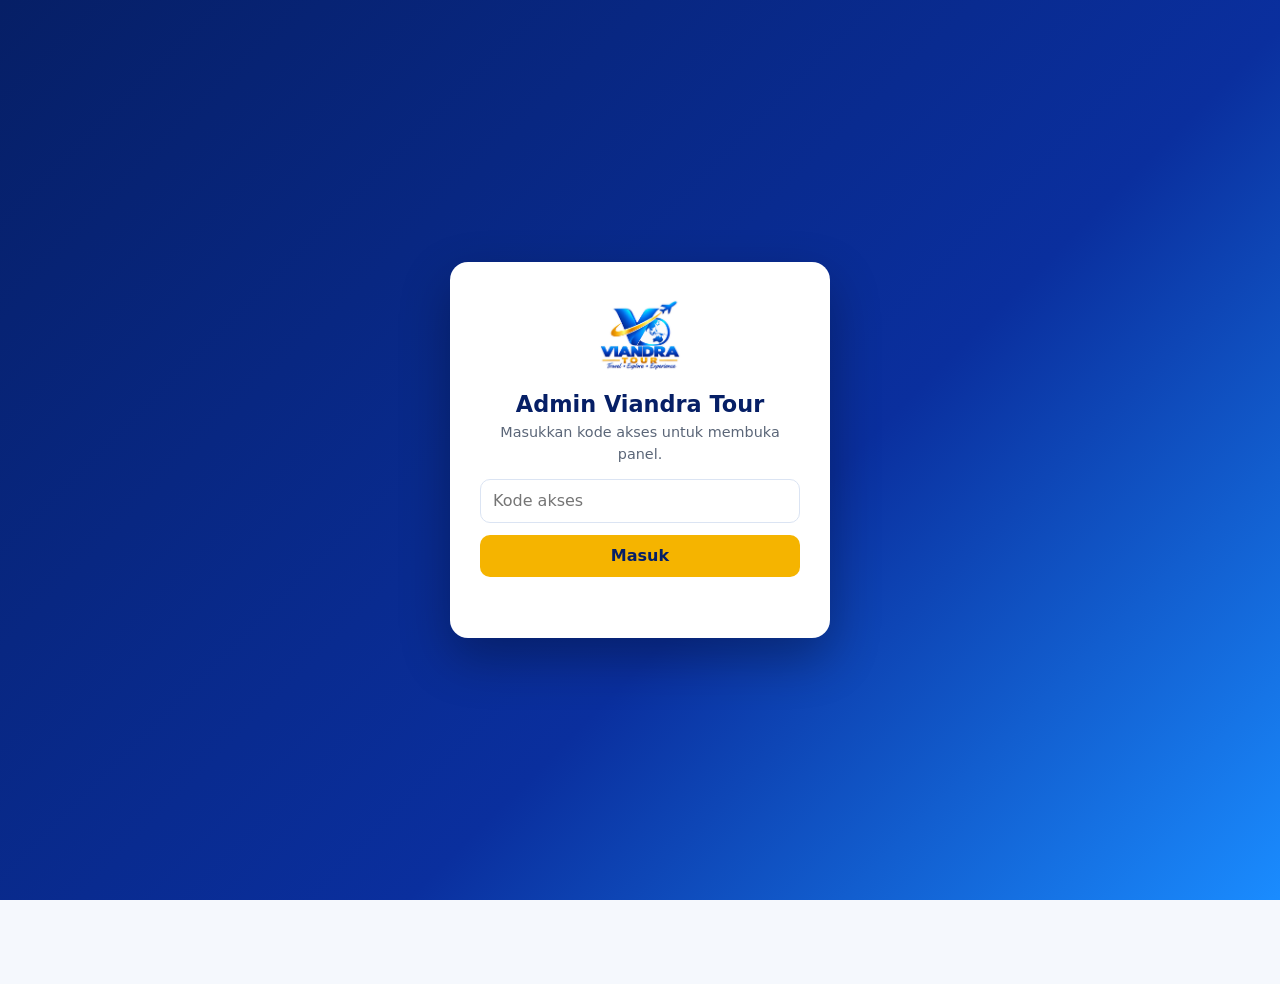
==== commit 75bc5a48: "Update admin.html" ====
--- a/admin.html
+++ b/admin.html
@@ -1,594 +1,1046 @@
 <!DOCTYPE html>
-<html lang="id">
+<html lang="id" data-no-track>
 <head>
 <meta charset="utf-8">
 <meta name="viewport" content="width=device-width, initial-scale=1">
-<meta name="robots" content="noindex,nofollow">
-<title>Panel Admin | Viandra Tour</title>
+<meta http-equiv="Content-Security-Policy" content="default-src 'none'; script-src 'self' 'unsafe-inline'; style-src 'unsafe-inline'; img-src 'self' data: blob: https://flagcdn.com; connect-src 'self' https://api.github.com; base-uri 'none'; form-action 'none'; object-src 'none'">
+<meta name="referrer" content="no-referrer">
+<meta name="robots" content="noindex,nofollow,noarchive">
+<title>Admin Viandra Tour</title>
 <link rel="icon" href="logo.png">
-<link rel="preconnect" href="https://fonts.googleapis.com">
-<link rel="preconnect" href="https://fonts.gstatic.com" crossorigin>
-<link href="https://fonts.googleapis.com/css2?family=Baloo+2:wght@600;700;800&family=Nunito:wght@400;600;700;800&display=swap" rel="stylesheet">
 <style>
-:root{--navy:#0a2f9e;--navy2:#0b4fd6;--pri:#0b4fd6;--pri2:#0a2f9e;--gold:#f5b400;--red:#e8192c;--red2:#c10f20;--sky:#1a8cff;--soft:#f1f6ff;--line:#d9e6fb;--text:#0f1b3d;--muted:#55607d;--ok:#1b8a4b;--radius:16px;--shadow:0 8px 24px rgba(10,47,158,.12)}
+:root{--b9:#061f66;--b7:#0a2f9e;--b5:#1a8cff;--ac:#f5b400;--acs:#fff4cc;--bg:#f5f8fd;--ink:#16213a;--mut:#5b6678;--ok:#1faa59;--bad:#c62828;--ln:#dbe4f3}
 *{box-sizing:border-box}
-body{margin:0;font-family:'Nunito',system-ui,sans-serif;background:var(--soft);color:var(--text);line-height:1.55;padding-bottom:90px}
-h1,h2,h3{font-family:'Baloo 2',sans-serif;color:var(--navy);margin:0 0 .4em;line-height:1.2}
-a{color:var(--navy2)}
-.wrap{width:min(1080px,100% - 28px);margin-inline:auto}
-.top{background:#fff;box-shadow:0 2px 12px rgba(10,47,158,.10);position:sticky;top:0;z-index:20}
-.top::after{content:"";display:block;height:4px;background:linear-gradient(90deg,var(--navy) 0 50%,var(--gold) 50% 85%,var(--sky) 85%)}
-.top .wrap{display:flex;align-items:center;gap:14px;padding:10px 0;flex-wrap:wrap}
-.top img{height:42px;width:auto;display:block}
-.top .ttl{font-family:'Baloo 2',sans-serif;font-weight:800;color:var(--navy);font-size:1.15rem}
-.top .repo{margin-left:auto;color:var(--muted);font-size:.88rem}
-.tabs{display:flex;gap:6px;margin:20px 0 18px;flex-wrap:wrap}
-.tab{border:2px solid var(--line);background:#fff;color:var(--navy);font:inherit;font-weight:800;border-radius:999px;padding:8px 20px;cursor:pointer}
-.tab.on{background:var(--navy2);border-color:var(--navy2);color:#fff}
-.box{background:#fff;border-radius:var(--radius);box-shadow:var(--shadow);padding:22px 24px;margin-bottom:18px}
-.box h2{font-size:1.3rem}
-.muted{color:var(--muted)}
-.btn{display:inline-block;border:2px solid transparent;border-radius:12px;font:inherit;font-weight:800;padding:10px 20px;cursor:pointer;text-decoration:none;text-align:center;background:var(--pri);color:#fff}
-.btn:hover{background:var(--pri2)}
-.btn.o{background:#fff;color:var(--navy2);border-color:var(--navy2)}
-.btn.o:hover{background:var(--navy2);color:#fff}
-.btn.g{background:var(--soft);color:var(--navy);border-color:var(--line)}
-.btn.g:hover{background:var(--line)}
-.btn.d{background:#fff;color:var(--red2);border-color:#f3b3b9}
-.btn.d:hover{background:var(--red);color:#fff;border-color:var(--red)}
-.btn.s{padding:6px 14px;font-size:.9rem;border-radius:10px}
-.btn[disabled]{opacity:.55;cursor:wait}
-label{display:block;font-weight:800;color:var(--navy);margin:14px 0 4px;font-size:.95rem}
-label small{font-weight:600;color:var(--muted)}
-input[type=text],input[type=number],input[type=date],input[type=password],select,textarea{width:100%;padding:10px 13px;border:2px solid var(--line);border-radius:12px;font:inherit;color:var(--text);background:#fff}
-input:focus,select:focus,textarea:focus{outline:none;border-color:var(--navy2)}
-textarea{min-height:92px;resize:vertical}
-.row{display:grid;grid-template-columns:repeat(auto-fit,minmax(200px,1fr));gap:14px}
-.hint{color:var(--muted);font-size:.88rem;margin:4px 0 0}
-.err{background:#fdecee;color:var(--red2);border-radius:12px;padding:12px 16px;font-weight:700;margin:14px 0}
-.steps{padding-left:20px;margin:8px 0 0}.steps li{margin:7px 0}
-code{background:var(--soft);border:1px solid var(--line);border-radius:6px;padding:1px 6px;font-size:.9em}
-.grid{display:grid;grid-template-columns:repeat(auto-fill,minmax(300px,1fr));gap:18px}
-.pc{background:#fff;border-radius:var(--radius);box-shadow:var(--shadow);overflow:hidden;display:flex;flex-direction:column}
+body{margin:0;font-family:system-ui,-apple-system,'Segoe UI',Roboto,sans-serif;background:var(--bg);color:var(--ink);line-height:1.5;padding-bottom:84px}
+[hidden]{display:none!important}
+button,input,select,textarea{font:inherit;color:inherit}
+h1,h2,h3{color:var(--b9);line-height:1.2}
+.btn{border:0;border-radius:10px;padding:9px 16px;font-weight:700;cursor:pointer;background:var(--b7);color:#fff;text-decoration:none;display:inline-block;text-align:center}
+.btn:hover{filter:brightness(1.1)}.btn:disabled{opacity:.5;cursor:not-allowed}
+.btn.ac{background:var(--ac);color:var(--b9)}.btn.ok{background:var(--ok)}.btn.bad{background:var(--bad)}
+.btn.ghost{background:#fff;color:var(--b7);border:1.5px solid var(--b7)}
+.btn.dng{background:#fff;color:var(--bad);border:1.5px solid #f0b4b4}
+.btn.dng:hover{background:var(--bad);color:#fff}
+.btn.sm{padding:5px 11px;font-size:.85rem;border-radius:8px}
+input[type=text],input[type=password],input[type=search],input[type=number],input[type=date],textarea,select{width:100%;border:1.5px solid var(--ln);border-radius:10px;padding:9px 12px;background:#fff}
+input:focus,select:focus,textarea:focus{outline:none;border-color:var(--b5)}
+textarea{font-family:ui-monospace,Consolas,monospace;font-size:.85rem;min-height:92px;resize:vertical}
+label{font-weight:700;font-size:.9rem;display:block;margin:12px 0 4px}
+label small{font-weight:600;color:var(--mut)}
+.wrap{width:min(1100px,94%);margin:0 auto}
+/* lock */
+#lock{min-height:100vh;display:grid;place-items:center;background:linear-gradient(135deg,var(--b9),var(--b7) 60%,var(--b5));padding:20px}
+.lockbox{background:#fff;border-radius:18px;padding:30px;width:min(380px,100%);text-align:center;box-shadow:0 20px 50px rgba(0,0,0,.3)}
+.lockbox img{width:84px;height:84px;object-fit:contain}
+.lockbox h1{margin:8px 0 4px;color:var(--b9);font-size:1.4rem}
+.lockbox p{margin:0 0 14px;color:var(--mut);font-size:.9rem}
+#lockMsg{min-height:1.4em;color:var(--bad);font-weight:700;font-size:.9rem;margin-top:10px}
+/* header */
+header.top{background:var(--b9);color:#fff;position:sticky;top:0;z-index:30}
+.top .wrap{display:flex;align-items:center;gap:12px;padding:10px 0}
+.top img{width:40px;height:40px;object-fit:contain;background:#fff;border-radius:10px;padding:2px}
+.top b{font-size:1.05rem}.top small{display:block;color:#ffd37a;font-size:.72rem;letter-spacing:.12em}
+.top .sp{flex:1}
+.tabs{background:#fff;border-bottom:1px solid var(--ln);position:sticky;top:60px;z-index:20}
+.tabs .wrap{display:flex;gap:4px;overflow:auto}
+.tabs button{border:0;background:none;padding:12px 16px;font-weight:700;color:var(--mut);cursor:pointer;border-bottom:3px solid transparent;white-space:nowrap}
+.tabs button.on{color:var(--b7);border-color:var(--ac)}
+main{padding:22px 0}
+.panel{background:#fff;border-radius:16px;box-shadow:0 6px 20px rgba(6,48,111,.08);padding:20px;margin-bottom:18px}
+.panel h2{margin:0 0 6px;font-size:1.2rem}
+.panel p.h{margin:0 0 12px;color:var(--mut);font-size:.92rem}
+.row{display:flex;flex-wrap:wrap;gap:10px;align-items:center}
+.row .grow{flex:1;min-width:180px}
+.fr{display:grid;grid-template-columns:repeat(auto-fit,minmax(200px,1fr));gap:14px}
+.hint{color:var(--mut);font-size:.88rem;margin:4px 0 0}
+.errbox{background:#fdecee;color:var(--bad);border-radius:12px;padding:12px 16px;font-weight:700;margin:14px 0}
+/* cards */
+.grid{display:grid;grid-template-columns:repeat(auto-fill,minmax(290px,1fr));gap:16px}
+.pc{border:1.5px solid var(--ln);border-radius:14px;overflow:hidden;background:#fff;display:flex;flex-direction:column}
 .pc.hid{opacity:.6}
-.pc .th{height:130px;background:linear-gradient(135deg,var(--navy),var(--navy2));background-size:cover;background-position:center top;position:relative}
-.badge{position:absolute;top:10px;left:10px;border-radius:999px;font-weight:800;font-size:.75rem;padding:3px 12px;background:#fff;color:var(--navy)}
-.badge.new{background:var(--gold);color:var(--navy)}.badge.changed{background:var(--sky);color:#fff}.badge.hidden{background:#555;color:#fff}
-.pc .bd{padding:14px 16px 16px;display:flex;flex-direction:column;gap:6px;flex:1}
-.pc h3{font-size:1.05rem;margin:0}
-.pc .acts{display:flex;flex-wrap:wrap;gap:8px;margin-top:auto;padding-top:8px}
+.pc .cv{height:110px;position:relative;overflow:hidden}
+.pc .cv img{position:absolute;inset:0;width:100%;height:100%;object-fit:cover;object-position:center top}
+.pc .bd{padding:12px 14px;flex:1}
+.pc h3{margin:6px 0 4px;font-size:1rem}
+.pc .m{color:var(--mut);font-size:.85rem}
+.pc .pr{font-weight:800;color:var(--b7);margin-top:6px}
+.pc .ft{display:flex;gap:6px;padding:0 14px 12px;flex-wrap:wrap}
+.bg{display:inline-block;font-size:.68rem;font-weight:800;border-radius:999px;padding:2px 8px;margin-right:4px;background:var(--acs);color:var(--b9)}
+.bg.new{background:#dff5e7;color:#157a3e}.bg.mod{background:#e3ecfc;color:var(--b7)}.bg.feat{background:var(--ac)}.bg.hd{background:#555;color:#fff}
+/* table */
+table{width:100%;border-collapse:collapse;font-size:.88rem}
+th,td{text-align:left;padding:7px 8px;border-bottom:1px solid var(--ln);vertical-align:top}
+th{background:#f0f5fd;color:var(--b9)}
+.err{color:var(--bad);font-weight:700}.wr{color:#a86a00}.okc{color:var(--ok);font-weight:700}
+.imp{border:1.5px solid var(--ln);border-radius:12px;padding:10px 14px;margin:8px 0;background:#fbfcff}
+.imp.bad{border-color:#f0b4b4}
+.imp .dh{display:flex;justify-content:space-between;align-items:center;gap:10px;flex-wrap:wrap}
+/* form */
+.day{border:1.5px solid var(--ln);border-radius:14px;padding:12px 14px;margin:10px 0;background:#fbfcff}
+.day .dh{display:flex;justify-content:space-between;align-items:center;gap:10px}
+.seg{display:flex;gap:8px;flex-wrap:wrap;margin:6px 0}
+.seg label{margin:0;display:flex;align-items:center;gap:6px;border:1.5px solid var(--ln);border-radius:999px;padding:6px 14px;cursor:pointer;font-weight:700;background:#fff}
+.seg input{width:auto;margin:0}
 .chips{display:flex;flex-wrap:wrap;gap:6px;margin-top:8px}
-.chip{background:var(--soft);border:2px solid var(--line);border-radius:999px;padding:3px 6px 3px 12px;font-weight:700;font-size:.9rem}
-.chip.pk{border-color:#f3b3b9;color:var(--red2)}
-.chip button{border:0;background:transparent;cursor:pointer;font-size:1rem;color:var(--muted);padding:0 6px}
-.day{border:2px solid var(--line);border-radius:14px;padding:12px 14px;margin:10px 0;background:#fbfcff}
-.day .dh{display:flex;justify-content:space-between;align-items:center;gap:10px}
-.sect{border-top:1px solid var(--line);margin-top:22px;padding-top:6px}
-.seg{display:flex;gap:8px;flex-wrap:wrap;margin:6px 0}
-.seg label{margin:0;display:flex;align-items:center;gap:6px;border:2px solid var(--line);border-radius:999px;padding:6px 14px;cursor:pointer;font-weight:700;background:#fff}
-.seg input{width:auto;margin:0}
-.imgprev{max-width:260px;max-height:200px;border-radius:12px;display:block;margin-top:10px;border:1px solid var(--line)}
-.bar{position:fixed;left:0;right:0;bottom:0;background:#fff;box-shadow:0 -6px 20px rgba(10,47,158,.16);z-index:30;display:none;border-top:4px solid var(--gold)}
-.bar.on{display:block}
-.bar .wrap{display:flex;align-items:center;gap:14px;padding:12px 0;flex-wrap:wrap}
-.bar .btn{margin-left:auto}
-.toast{position:fixed;left:50%;transform:translateX(-50%);bottom:100px;background:var(--navy);color:#fff;font-weight:700;border-radius:12px;padding:12px 20px;z-index:50;display:none;max-width:90vw;text-align:center}
-.toast.on{display:block}.toast.bad{background:var(--red2)}
-.doc{background:#fff;border-radius:var(--radius);box-shadow:var(--shadow);overflow:hidden}
-.doc img{width:100%;height:150px;object-fit:cover;display:block;background:var(--soft)}
-.doc .bd{padding:10px 12px 12px}
-.top-actions{display:flex;gap:10px;flex-wrap:wrap;align-items:center;margin-bottom:16px}
-@media (max-width:600px){.box{padding:18px 16px}}
+.chip{background:var(--bg);border:1.5px solid var(--ln);border-radius:999px;padding:3px 6px 3px 12px;font-weight:700;font-size:.88rem}
+.chip.pk{border-color:#f0b4b4;color:var(--bad)}
+.chip button{border:0;background:transparent;cursor:pointer;font-size:1rem;color:var(--mut);padding:0 6px}
+.imgprev{max-width:260px;max-height:200px;border-radius:12px;display:block;margin-top:10px;border:1px solid var(--ln)}
+/* bar */
+#bar{position:fixed;left:0;right:0;bottom:0;background:#fff;border-top:2px solid var(--ac);box-shadow:0 -6px 20px rgba(0,0,0,.1);z-index:40}
+#bar .wrap{display:flex;gap:10px;align-items:center;flex-wrap:wrap;padding:10px 0}
+#bar .st{flex:1;min-width:160px;font-weight:700;font-size:.9rem}
+#bar .st.d{color:#a86a00}
+#toast{position:fixed;left:50%;bottom:96px;transform:translateX(-50%);background:var(--b9);color:#fff;padding:10px 18px;border-radius:12px;z-index:60;max-width:90vw;font-weight:700}
+#toast.bad{background:var(--bad)}
+pre{background:#f0f5fd;border-radius:10px;padding:12px;overflow:auto;font-size:.8rem}
+code{background:#f0f5fd;border-radius:6px;padding:1px 6px;font-size:.9em}
+ol li,ul li{margin:4px 0}
+.doc{border:1.5px solid var(--ln);border-radius:14px;overflow:hidden;background:#fff}
+.doc img{width:100%;height:150px;object-fit:cover;display:block;background:#eef3fb}
+.doc .bd{padding:10px;display:grid;gap:8px}
+.note{background:var(--acs);border-radius:10px;padding:10px 14px;font-size:.9rem;margin:10px 0}
 </style>
 </head>
 <body>
-<header class="top"><div class="wrap"><img src="logo.png" alt="Viandra Tour"><span class="ttl">Panel Admin</span><span class="repo" id="repoInfo"></span></div></header>
-<main class="wrap" id="app"></main>
-<div class="bar" id="bar"></div>
-<div class="toast" id="toast" role="status"></div>
-<datalist id="dlType"><option value="3 Negara"><option value="2 Negara"><option value="Thailand"></datalist>
-<datalist id="dlDest"></datalist>
+
+<section id="lock">
+  <form class="lockbox" id="lockForm" autocomplete="off">
+    <img src="logo.png" alt="Viandra Tour">
+    <h1>Admin Viandra Tour</h1>
+    <p>Masukkan kode akses untuk membuka panel.</p>
+    <input type="password" id="pass" placeholder="Kode akses" autocomplete="current-password" required>
+    <button class="btn ac" style="width:100%;margin-top:12px" id="lockBtn">Masuk</button>
+    <div id="lockMsg" role="alert"></div>
+  </form>
+</section>
+
+<div id="app" hidden>
+  <header class="top"><div class="wrap">
+    <img src="logo.png" alt=""><div><b>Viandra Tour</b><small>PANEL ADMIN</small></div>
+    <span class="sp"></span>
+    <button class="btn ghost sm" id="undoBtn" disabled>↶ Urungkan</button>
+    <button class="btn ac sm" id="lockNow">🔒 Kunci</button>
+  </div></header>
+  <nav class="tabs" id="nav"><div class="wrap" id="tabs">
+    <button data-t="pkg" class="on">Paket Wisata</button>
+    <button data-t="imp">Impor / Ekspor JSON</button>
+    <button data-t="dok">Dokumentasi</button>
+    <button data-t="gh">GitHub</button>
+    <button data-t="help">Panduan</button>
+  </div></nav>
+
+  <main class="wrap">
+    <!-- PAKET -->
+    <section data-p="pkg">
+      <div class="panel">
+        <div class="row">
+          <button class="btn" id="addPkg">+ Tambah paket baru</button>
+          <button class="btn ghost" id="goImp">Impor dari JSON</button>
+          <div class="grow"><input type="search" id="q" placeholder="Cari paket (nama, tujuan, slug)…"></div>
+        </div>
+        <p class="h" id="count" style="margin:10px 0 0"></p>
+      </div>
+      <div class="grid" id="grid"></div>
+    </section>
+
+    <!-- IMPOR / EKSPOR -->
+    <section data-p="imp" hidden>
+      <div class="panel">
+        <h2>Impor paket dari JSON</h2>
+        <p class="h">Tempel kode JSON atau pilih file <code>.json</code>. Bisa berupa satu paket, daftar paket, atau <code>{"packages":[…]}</code>. Yang wajib hanya <b>name</b>, <b>dest</b>, dan <b>days</b>. Anda bisa memeriksa hasilnya dulu sebelum disimpan.</p>
+        <label for="impFile">Pilih file JSON</label>
+        <input type="file" id="impFile" accept=".json,.txt,application/json,text/plain">
+        <label for="impText">Atau tempel kode JSON di sini</label>
+        <textarea id="impText" style="min-height:220px" spellcheck="false" placeholder='{ "packages": [ { "name": "Tour Vietnam 5D4N", … } ] }'></textarea>
+        <label>Mode</label>
+        <div class="seg">
+          <label><input type="radio" name="impMode" value="merge" checked> Gabungkan (tambah baru, ganti yang namanya sama)</label>
+          <label><input type="radio" name="impMode" value="replace"> Ganti semua paket buatan panel</label>
+          <label><input type="radio" name="impMode" value="del"> Hapus paket (isi JSON berupa daftar slug)</label>
+        </div>
+        <div id="impErr" class="errbox" hidden></div>
+        <div class="row" style="margin-top:10px">
+          <button class="btn" id="impParse">Baca JSON</button>
+          <button class="btn ghost sm" id="impSample">Isi contoh JSON</button>
+          <button class="btn ghost sm" id="impClear">Kosongkan</button>
+        </div>
+      </div>
+      <div class="panel" id="impPrev" hidden></div>
+      <div class="panel">
+        <h2>Format JSON yang dikenali</h2>
+        <ul>
+          <li><b>departures</b>: daftar tanggal berangkat, format <code>2026-12-02</code> atau <code>02/12/2026</code>. Tambah <code>*</code> untuk high season.</li>
+          <li><b>daily</b>: <code>["2026-11-01","2027-03-31"]</code> kalau berangkat setiap hari.</li>
+          <li><b>itinerary</b>: daftar hari, tiap hari <code>[judul, isi, hotel]</code>.</li>
+          <li><b>image</b>: nama file yang sudah ada di repo (mis. <code>img/bali.jpg</code>), atau data gambar base64.</li>
+          <li><b>flags</b>: kode negara untuk bendera, mis. <code>["th","my"]</code>.</li>
+          <li>Nama kolom bahasa Indonesia juga dikenali: <code>nama</code>, <code>tujuan</code>, <code>hari</code>, <code>harga</code>, <code>termasuk</code>, <code>syarat</code>.</li>
+          <li>Kalau nama paket sudah ada, paket itu diganti.</li>
+        </ul>
+        <details><summary style="cursor:pointer;font-weight:700;color:var(--b7)">Lihat contoh lengkap</summary><pre id="sampleView"></pre></details>
+      </div>
+      <div class="panel">
+        <h2>Ekspor paket ke JSON</h2>
+        <p class="h">Untuk cadangan, atau untuk diedit di tempat lain lalu diimpor lagi.</p>
+        <div class="seg">
+          <label><input type="radio" name="expScope" value="all" checked> Semua paket yang tampil di website</label>
+          <label><input type="radio" name="expScope" value="mine"> Hanya paket buatan/ubahan panel</label>
+        </div>
+        <div class="row" style="margin-top:8px"><button class="btn ghost" id="expCopy">Salin JSON</button><button class="btn ghost" id="expDl">Unduh file JSON</button></div>
+      </div>
+    </section>
+
+    <!-- DOKUMENTASI -->
+    <section data-p="dok" hidden>
+      <div class="panel">
+        <h2>Tambah foto dokumentasi</h2>
+        <p class="h">Pilih satu atau banyak foto. Foto otomatis dikecilkan (maks 1600 px) supaya website tetap cepat, lalu diunggah ke folder <code>img/</code> saat Anda klik <b>Publish</b>.</p>
+        <input type="file" id="dokFiles" accept="image/*" multiple>
+        <div class="grid" id="docDraft" style="margin-top:14px"></div>
+        <div id="docDraftBar" hidden style="margin-top:12px"><button class="btn ok" id="dokAdd">Tambahkan foto</button></div>
+      </div>
+      <div class="panel">
+        <h2>Foto yang ditambah lewat panel</h2>
+        <p class="h" id="docEmpty">Belum ada. Foto dokumentasi yang sudah ada di website tetap tampil seperti biasa.</p>
+        <div class="grid" id="docList"></div>
+      </div>
+    </section>
+
+    <!-- GITHUB -->
+    <section data-p="gh" hidden>
+      <div class="panel">
+        <h2>Sambung ke GitHub</h2>
+        <p class="h">Repo: <b id="repoTxt"></b>. Token hanya disimpan di memori halaman ini dan hilang saat panel dikunci atau ditutup.</p>
+        <label for="token">Token GitHub (fine-grained, izin Contents: Read and write)</label>
+        <input type="password" id="token" placeholder="github_pat_…" autocomplete="off">
+        <div class="row" style="margin-top:10px">
+          <button class="btn" id="pull">Tes &amp; tarik data dari GitHub</button>
+          <button class="btn ok" id="pub2">Publish ke website</button>
+        </div>
+        <div class="note">Cara buat token: GitHub → Settings → Developer settings → Fine-grained tokens → <i>Generate new token</i> → Repository access: <b>Only select repositories → viandratour</b> → Permissions: <b>Contents = Read and write</b> → masa berlaku pendek (mis. 30 hari).</div>
+      </div>
+      <div class="panel">
+        <h2>Cadangan admin-data.js</h2>
+        <p class="h">Isi lengkap file yang akan dipublish. Bisa disalin atau diunduh untuk diunggah manual ke repo.</p>
+        <div class="row"><button class="btn ghost" id="copyJ">Salin JSON</button><button class="btn ghost" id="dlJ">Unduh admin-data.js</button></div>
+        <textarea id="outJson" readonly style="margin-top:10px;min-height:180px"></textarea>
+      </div>
+    </section>
+
+    <!-- PANDUAN -->
+    <section data-p="help" hidden>
+      <div class="panel">
+        <h2>Panduan singkat</h2>
+        <ol>
+          <li>Tab <b>Paket Wisata</b>: klik <b>Tambah paket baru</b> atau <b>Ubah</b> pada kartu paket, isi formulir, lalu <b>Simpan paket</b>.</li>
+          <li>Punya banyak paket sekaligus? Pakai tab <b>Impor / Ekspor JSON</b>, tempel kode JSON, klik <b>Baca JSON</b>, cek hasilnya, lalu <b>Impor</b>.</li>
+          <li>Isi token sekali di tab <b>GitHub</b>, lalu klik <b>Publish</b> di bar bawah. Website ter-update dalam ±1 menit.</li>
+          <li>Foto dokumentasi: tab <b>Dokumentasi</b> → pilih foto → isi keterangan dan kategori → <b>Tambahkan</b> → <b>Publish</b>. Foto ikut terunggah otomatis.</li>
+          <li>Salah ubah? Klik <b>Urungkan</b> sebelum Publish. Paket bawaan bisa disembunyikan atau dikembalikan ke aslinya kapan saja.</li>
+        </ol>
+        <h2 style="margin-top:18px">Keamanan</h2>
+        <ul>
+          <li>Kode akses di halaman ini hanya penghalang awal. <b>Pengaman sebenarnya adalah token GitHub</b>: tanpa token, tidak ada yang bisa mengubah website.</li>
+          <li>Gunakan token yang hanya untuk repo ini, masa berlaku pendek, dan jangan dibagikan.</li>
+          <li>Panel terkunci otomatis setelah 15 menit tanpa aktivitas, dan salah kode berkali-kali akan dikunci sementara.</li>
+          <li>Semua isi paket dibersihkan (tanda &lt; &gt; dibuang, gambar/warna/tanggal diperiksa) sebelum tampil di website.</li>
+        </ul>
+      </div>
+    </section>
+
+    <!-- FORMULIR PAKET -->
+    <section data-p="form" hidden><div id="formBox"></div></section>
+  </main>
+
+  <div id="bar"><div class="wrap">
+    <span class="st" id="st">Memuat…</span>
+    <button class="btn ghost sm" id="pull2">Tarik dari GitHub</button>
+    <button class="btn ac" id="pub">Publish</button>
+  </div></div>
+</div>
+
+<div id="toast" hidden></div>
 
 <script src="site.js"></script>
 <script>
 (() => {
-  const LS_KEY = "vt_admin_cfg_v1";
-  const EMPTY = () => ({ packages: [], hidden: [], docs: [] });
-  const COLORS = ["#0a2f9e,#1a8cff", "#0b4fd6,#22d3ee", "#0a2f9e,#0b4fd6", "#1a8cff,#22d3ee", "#0b4fd6,#f5b400"];
-  const DOC_CATS = ["Malaysia", "Singapore", "Thailand", "Keberangkatan"];
-  let cfg = loadCfg(), data = EMPTY(), pending = {}, pendingUrl = {}, dirty = false, tab = "paket", editing = null, docDraft = [], loading = false, loadError = "";
-  const $ = s => document.querySelector(s), app = $("#app");
-  const esc = s => String(s ?? "").replace(/[&<>"']/g, c => ({ "&": "&amp;", "<": "&lt;", ">": "&gt;", '"': "&quot;", "'": "&#39;" }[c]));
-  const rp = n => "Rp " + Number(n).toLocaleString("id-ID");
-  const lines = v => String(v || "").split("\n").map(x => x.trim()).filter(Boolean);
-  const clone = o => JSON.parse(JSON.stringify(o));
-  function loadCfg(){ try { return JSON.parse(localStorage.getItem(LS_KEY)) || {}; } catch (e) { return {}; } }
-  function saveCfg(){ try { localStorage.setItem(LS_KEY, JSON.stringify(cfg)); } catch (e) {} }
-  let toastT;
-  function toast(msg, bad){ const t = $("#toast"); t.textContent = msg; t.className = "toast on" + (bad ? " bad" : ""); clearTimeout(toastT); toastT = setTimeout(() => t.className = "toast", bad ? 6000 : 3200); }
-
-  /* ---------- GitHub API ---------- */
-  const toB64 = s => { let b = ""; new TextEncoder().encode(s).forEach(c => b += String.fromCharCode(c)); return btoa(b); };
-  const fromB64 = b => new TextDecoder().decode(Uint8Array.from(atob(b.replace(/\s/g, "")), c => c.charCodeAt(0)));
-  const gh = (path, opt = {}) => fetch("https://api.github.com" + path, Object.assign({}, opt, { headers: Object.assign({ "Accept": "application/vnd.github+json", "Authorization": "Bearer " + cfg.token, "X-GitHub-Api-Version": "2022-11-28" }, opt.headers || {}) }));
-  const repoPath = () => `/repos/${cfg.owner}/${cfg.repo}`;
-  const encPath = p => p.split("/").map(encodeURIComponent).join("/");
-  async function getFile(path){
-    const r = await gh(`${repoPath()}/contents/${encPath(path)}?ref=${encodeURIComponent(cfg.branch || "main")}`);
-    if (r.status === 404) return null; if (!r.ok) throw new Error(await apiError(r)); return r.json();
-  }
-  async function putFile(path, b64, message, sha){
-    const body = { message, content: b64, branch: cfg.branch || "main" }; if (sha) body.sha = sha;
-    const r = await gh(`${repoPath()}/contents/${encPath(path)}`, { method: "PUT", body: JSON.stringify(body) });
-    if (!r.ok) throw new Error(await apiError(r)); return r.json();
-  }
-  async function apiError(r){
-    let m = ""; try { m = (await r.json()).message || ""; } catch (e) {}
-    if (r.status === 401) return "Token ditolak GitHub (salah atau sudah kedaluwarsa). Buat token baru di Pengaturan.";
-    if (r.status === 403) return "Token tidak punya izin menulis ke repo ini. Pastikan izin Contents = Read and write. " + m;
-    if (r.status === 404) return "Repo tidak ditemukan atau token tidak punya akses ke repo itu. Cek nama akun dan nama repo.";
-    return `Gagal (${r.status}). ${m}`;
-  }
-  async function loadData(){
-    loading = true; loadError = ""; render();
-    try {
-      const f = await getFile("admin-data.js"); data = EMPTY();
-      if (f) { const m = fromB64(f.content).match(/^\s*window\.ADMIN_DATA\s*=\s*([\s\S]*?);\s*$/); if (m) data = Object.assign(EMPTY(), JSON.parse(m[1])); }
-      pending = {}; pendingUrl = {}; dirty = false;
-    } catch (e) { loadError = e.message || String(e); }
-    loading = false; render();
-  }
-  async function publish(){
-    const btn = $("#pubBtn"); if (btn) { btn.disabled = true; btn.textContent = "Menerbitkan..."; }
-    try {
-      const used = new Set([...data.packages.map(p => p.image), ...data.docs.map(d => d.src)].filter(Boolean).map(x => String(x).replace(/^\//, "")));
-      for (const [path, b64] of Object.entries(pending)) { if (!used.has(path)) continue; const ex = await getFile(path); await putFile(path, b64, "Admin: unggah " + path, ex && ex.sha); }
-      const cur = await getFile("admin-data.js");
-      await putFile("admin-data.js", toB64("window.ADMIN_DATA = " + JSON.stringify(data, null, 2) + ";\n"), "Admin: perbarui paket dan dokumentasi", cur && cur.sha);
-      pending = {}; pendingUrl = {}; dirty = false;
-      toast("Berhasil diterbitkan. Website diperbarui dalam 1 sampai 3 menit.");
-    } catch (e) { toast(e.message || String(e), true); }
-    render();
-  }
-
-  /* ---------- Gambar ---------- */
-  function resizeImage(file, max, q){
-    return new Promise((res, rej) => {
-      const url = URL.createObjectURL(file), img = new Image();
-      img.onload = () => {
-        const s = Math.min(1, max / Math.max(img.width, img.height)), w = Math.round(img.width * s), h = Math.round(img.height * s);
-        const c = document.createElement("canvas"); c.width = w; c.height = h;
-        const x = c.getContext("2d"); x.fillStyle = "#fff"; x.fillRect(0, 0, w, h); x.drawImage(img, 0, 0, w, h);
-        URL.revokeObjectURL(url); res(c.toDataURL("image/jpeg", q));
-      };
-      img.onerror = () => rej(new Error("File gambar tidak bisa dibaca: " + file.name));
-      img.src = url;
+"use strict";
+// frame-buster
+if (window.top !== window.self) { try { window.top.location = window.self.location; } catch (e) { document.documentElement.innerHTML = ""; } }
+
+const AUTH = { salt: "33ab63485624b3f708c8a5b05ace1e4e", hash: "5e0f5016415082d700ad32a846fad77aae0f8e9e7baabb0ea009372d14450e96", iter: 250000 };
+const GH = { owner: "itkonsorsiumnasional-ai", repo: "viandratour", branch: "main", file: "admin-data.js" }; // GANTI repo jika nama repo Viandra berbeda
+const IDLE_MS = 15 * 60 * 1000;
+const COLORS = ["#0a2f9e,#1a8cff", "#0b4fd6,#22d3ee", "#0a2f9e,#f5b400", "#0b4fd6,#f5b400", "#1a8cff,#22d3ee"];
+const DOC_CATS = ["Malaysia", "Singapore", "Thailand", "Keberangkatan", "Lainnya"];
+const IMG_RE = /^(?!.*\.\.)(?!.*\/\/)[A-Za-z0-9_-][A-Za-z0-9_\-.\/]{0,150}\.(png|jpe?g|webp|gif)$/i;
+const $ = id => document.getElementById(id);
+
+/* ---------- helpers ---------- */
+const esc = s => String(s == null ? "" : s).replace(/[&<>"'`]/g, c => ({ "&": "&amp;", "<": "&lt;", ">": "&gt;", '"': "&quot;", "'": "&#39;", "`": "&#96;" }[c]));
+let toastT;
+function toast(msg, bad) {
+  const t = $("toast"); t.textContent = msg; t.className = bad ? "bad" : ""; t.hidden = false;
+  clearTimeout(toastT); toastT = setTimeout(() => t.hidden = true, bad ? 6000 : 3800);
+}
+const hex = b => [...new Uint8Array(b)].map(x => x.toString(16).padStart(2, "0")).join("");
+const unhex = s => new Uint8Array(s.match(/../g).map(h => parseInt(h, 16)));
+const rp = n => typeof n === "number" ? "Rp " + n.toLocaleString("id-ID") : "Hubungi kami";
+const clone = o => JSON.parse(JSON.stringify(o));
+const lines = v => String(v || "").split("\n").map(x => x.trim()).filter(Boolean);
+const builtinSlugs = new Set(BUILTIN_PACKAGES.map(p => p.slug));
+const stripSlash = s => String(s || "").replace(/^\//, "");
+function slugify(s) { return String(s).toLowerCase().normalize("NFKD").replace(/[^a-z0-9]+/g, "-").replace(/^-+|-+$/g, "").slice(0, 60) || "paket"; }
+function isoOf(d) { return d.getFullYear() + "-" + String(d.getMonth() + 1).padStart(2, "0") + "-" + String(d.getDate()).padStart(2, "0"); }
+const depKey = s => s.replace("*", "");
+const sortDeps = a => a.slice().sort((x, y) => depKey(x).localeCompare(depKey(y)));
+
+/* ---------- login (PBKDF2 + penguncian bertahap) ---------- */
+const LK = "vt_admin_lock";
+const getLock = () => { try { return JSON.parse(localStorage.getItem(LK)) || { n: 0, until: 0 }; } catch (e) { return { n: 0, until: 0 }; } };
+const setLock = v => { try { localStorage.setItem(LK, JSON.stringify(v)); } catch (e) {} };
+let memLock = { n: 0, until: 0 };
+
+async function derive(pw) {
+  const key = await crypto.subtle.importKey("raw", new TextEncoder().encode(pw), "PBKDF2", false, ["deriveBits"]);
+  return hex(await crypto.subtle.deriveBits({ name: "PBKDF2", hash: "SHA-256", salt: unhex(AUTH.salt), iterations: AUTH.iter }, key, 256));
+}
+const safeEq = (a, b) => { if (a.length !== b.length) return false; let r = 0; for (let i = 0; i < a.length; i++) r |= a.charCodeAt(i) ^ b.charCodeAt(i); return r === 0; };
+
+$("lockForm").addEventListener("submit", async ev => {
+  ev.preventDefault();
+  const msg = $("lockMsg"), L = Object.assign({}, getLock(), memLock.until > getLock().until ? memLock : {});
+  const now = Date.now();
+  if (L.until > now) { msg.textContent = "Terkunci sementara. Coba lagi dalam " + Math.ceil((L.until - now) / 1000) + " detik."; return; }
+  if (!window.crypto || !crypto.subtle) { msg.textContent = "Browser tidak mendukung. Buka lewat https."; return; }
+  $("lockBtn").disabled = true; msg.textContent = "";
+  let ok = false;
+  try { ok = safeEq(await derive($("pass").value), AUTH.hash); } catch (e) {}
+  $("lockBtn").disabled = false;
+  if (ok) { memLock = { n: 0, until: 0 }; setLock({ n: 0, until: 0 }); $("pass").value = ""; openApp(); return; }
+  const n = (L.n || 0) + 1;
+  const wait = n >= 5 ? Math.min(3600, 30 * Math.pow(2, n - 5)) * 1000 : 0;
+  memLock = { n, until: wait ? now + wait : 0 }; setLock(memLock);
+  msg.textContent = wait ? "Terlalu banyak percobaan. Terkunci " + Math.round(wait / 1000) + " detik." : "Kode akses salah (" + n + "/5).";
+  $("pass").value = "";
+});
+
+/* ---------- pembersih data (site.js Viandra tidak punya, jadi ada di sini) ---------- */
+const _txt = (v, max) => typeof v === "string" ? v.replace(/[<>`]/g, "").replace(/"/g, "\u201d").replace(/'/g, "\u2019").trim().slice(0, max || 600) : "";
+const cleanImg = v => { const x = stripSlash(String(v || "").trim()); return IMG_RE.test(x) ? x : ""; };
+const _isoOk = x => { if (!/^\d{4}-\d{2}-\d{2}$/.test(x)) return false; const [y, m, d] = x.split("-").map(Number), dt = new Date(y, m - 1, d); return dt.getFullYear() === y && dt.getMonth() === m - 1 && dt.getDate() === d; };
+function cleanPackage(p) {
+  if (!p || typeof p !== "object" || Array.isArray(p)) return null;
+  const slug = typeof p.slug === "string" && /^[a-z0-9-]{1,80}$/.test(p.slug) ? p.slug : "";
+  const name = _txt(p.name, 150), dest = _txt(p.dest, 150), type = _txt(p.type, 40);
+  const days = parseInt(p.days, 10), nights = parseInt(p.nights, 10);
+  if (!slug || !name || !dest || !type || !(days > 0 && days < 100) || !(nights >= 0 && nights < 100)) return null;
+  const list = (v, n, len) => Array.isArray(v) ? v.slice(0, n).map(x => _txt(x, len)).filter(Boolean) : [];
+  const q = { slug, name, dest, type, days, nights };
+  q.color = typeof p.color === "string" && /^#[0-9a-f]{3,8}(,#[0-9a-f]{3,8}){0,3}$/i.test(p.color) ? p.color : COLORS[0];
+  q.price = typeof p.price === "number" && isFinite(p.price) && p.price >= 0 ? Math.round(p.price) : null;
+  q.tag = _txt(p.tag, 30);
+  const im = cleanImg(p.image); q.image = im;
+  q.items = list(p.items, 8, 200);
+  const fl = Array.isArray(p.flags) ? p.flags.filter(c => typeof c === "string" && /^[a-z]{2}$/.test(c)).slice(0, 6) : [];
+  if (fl.length) q.flags = fl;
+  if (p.featured) q.featured = true;
+  const sc = list(p.schedule, 20, 300); if (sc.length) q.schedule = sc;
+  if (Array.isArray(p.departures)) {
+    const dep = p.departures.filter(x => typeof x === "string" && /^\d{4}-\d{2}-\d{2}\*?$/.test(x) && _isoOk(x.replace("*", ""))).slice(0, 400);
+    if (dep.length) q.departures = dep;
+  }
+  if (Array.isArray(p.daily) && p.daily.length === 2 && _isoOk(String(p.daily[0])) && _isoOk(String(p.daily[1])) && String(p.daily[0]) <= String(p.daily[1])) q.daily = [String(p.daily[0]), String(p.daily[1])];
+  const bonus = list(p.bonus, 20, 300); if (bonus.length) q.bonus = bonus;
+  if (Array.isArray(p.itinerary)) {
+    const it = p.itinerary.slice(0, 40).map(d => Array.isArray(d) ? [_txt(d[0], 200), _txt(d[1], 3000), _txt(d[2], 200)] : null).filter(d => d && d[0] && d[1]);
+    if (it.length) q.itinerary = it;
+  }
+  q.included = list(p.included, 80, 2000); q.excluded = list(p.excluded, 80, 2000);
+  q.costs = list(p.costs, 80, 2000); q.terms = list(p.terms, 150, 2000);
+  return q;
+}
+function cleanDoc(d) { const src = cleanImg(d && d.src); return src ? { src, cap: _txt(d.cap, 200), cat: _txt(d.cat, 40) } : null; }
+function parseAdminData(txt) {
+  const m = String(txt).match(/^\s*window\.ADMIN_DATA\s*=\s*([\s\S]*?);\s*$/);
+  if (!m) throw new Error("format admin-data.js tidak dikenali");
+  return JSON.parse(m[1]);
+}
+
+/* ---------- state ---------- */
+let data = null, saved = "", sha = null, token = "", hist = [];
+let pending = {}, pendingUrl = {}, docDraft = [], editing = null, curTab = "pkg", impPreview = null;
+
+const norm = d => {
+  const o = { packages: [], hidden: [], docs: [] };
+  if (Array.isArray(d)) { o.packages = d.map(cleanPackage).filter(Boolean); o.hidden = [...builtinSlugs].filter(s => !o.packages.some(p => p.slug === s)); return o; }
+  if (d && typeof d === "object") {
+    if (Array.isArray(d.packages)) o.packages = d.packages.map(cleanPackage).filter(Boolean);
+    if (Array.isArray(d.hidden)) o.hidden = [...new Set(d.hidden.filter(s => typeof s === "string" && /^[a-z0-9-]{1,80}$/.test(s)))];
+    if (Array.isArray(d.docs)) o.docs = d.docs.map(cleanDoc).filter(Boolean);
+  }
+  return o;
+};
+const visibleCount = () => allPackages().filter(x => x.status !== "hidden").length;
+const ser = () => JSON.stringify(data, null, 1) + "\n";
+const fileBody = () => "window.ADMIN_DATA = " + JSON.stringify(data, null, 2) + ";\n";
+function commit(next) { hist.push(JSON.stringify(data)); if (hist.length > 30) hist.shift(); data = next; refresh(); }
+function mut(fn) { const d = clone(data); fn(d); commit(d); }
+function refresh() { renderGrid(); renderDocs(); stat(); }
+function stat() {
+  $("outJson").value = fileBody();
+  const dirty = ser() !== saved;
+  $("st").textContent = dirty ? "● Ada perubahan yang belum dipublish" : "✓ Sama dengan yang ada di GitHub / bawaan";
+  $("st").className = "st" + (dirty ? " d" : "");
+  $("undoBtn").disabled = !hist.length;
+}
+$("undoBtn").onclick = () => { if (!hist.length) return; data = JSON.parse(hist.pop()); refresh(); toast("Dibatalkan satu langkah"); };
+
+function allPackages() {
+  const hidden = new Set(data.hidden), out = [];
+  BUILTIN_PACKAGES.forEach(b => {
+    const ov = data.packages.find(p => p.slug === b.slug);
+    out.push({ slug: b.slug, pkg: ov || b, status: hidden.has(b.slug) ? "hidden" : ov ? "changed" : "builtin" });
+  });
+  data.packages.filter(p => !builtinSlugs.has(p.slug)).forEach(p => out.push({ slug: p.slug, pkg: p, status: "new" }));
+  return out;
+}
+function removeSlugs(d, slugs) {
+  const s = new Set(slugs);
+  d.packages = d.packages.filter(p => !s.has(p.slug));
+  slugs.forEach(x => { if (builtinSlugs.has(x) && !d.hidden.includes(x)) d.hidden.push(x); });
+  return d;
+}
+function imgSrc(p) {
+  const path = stripSlash(p);
+  if (pendingUrl[path]) return pendingUrl[path];
+  return IMG_RE.test(path) ? path : "";
+}
+
+/* ---------- daftar paket ---------- */
+const STATUS = { builtin: ["", "BAWAAN"], changed: ["mod", "DIUBAH"], new: ["new", "BARU"], hidden: ["hd", "DISEMBUNYIKAN"] };
+function renderGrid() {
+  const q = $("q").value.trim().toLowerCase(), list = allPackages();
+  const shown = list.filter(x => !q || (x.pkg.name + " " + x.pkg.dest + " " + x.slug).toLowerCase().includes(q));
+  $("grid").innerHTML = shown.map(x => {
+    const p = x.pkg, st = STATUS[x.status], im = imgSrc(p.image);
+    const cs = /^#[0-9a-f]{3,8},#[0-9a-f]{3,8}$/i.test(String(p.color || "")) ? p.color.split(",") : COLORS[0].split(",");
+    const dates = p.departures ? p.departures.length + " tanggal" : p.departuresCompact ? "Tanggal ringkas" : p.daily ? "Harian" : "Tanggal belum diisi";
+    return `<div class="pc${x.status === "hidden" ? " hid" : ""}">
+      <div class="cv" style="background:linear-gradient(135deg,${esc(cs[0])},${esc(cs[1] || cs[0])})">${im ? `<img src="${esc(im)}" alt="">` : ""}</div>
+      <div class="bd"><div>${p.featured ? '<span class="bg feat">UNGGULAN</span>' : ""}<span class="bg ${st[0]}">${st[1]}</span></div>
+        <h3>${esc(p.name)}</h3>
+        <div class="m">${esc(p.dest)} · ${esc(p.days)}H${esc(p.nights)}M · ${esc(p.type)}</div>
+        <div class="m">${esc(dates)} · ${esc(x.slug)}</div>
+        <div class="pr">${rp(p.price)}</div></div>
+      <div class="ft">${x.status === "hidden"
+        ? `<button class="btn ghost sm" data-act="show" data-slug="${esc(x.slug)}">Tampilkan lagi</button>`
+        : `<button class="btn ghost sm" data-act="edit" data-slug="${esc(x.slug)}">Ubah</button>
+           <button class="btn ghost sm" data-act="feat" data-slug="${esc(x.slug)}">${p.featured ? "Lepas unggulan" : "Jadikan unggulan"}</button>
+           <button class="btn dng sm" data-act="${x.status === "new" ? "del" : "hide"}" data-slug="${esc(x.slug)}">${x.status === "new" ? "Hapus" : "Sembunyikan"}</button>
+           ${x.status === "changed" ? `<button class="btn ghost sm" data-act="revert" data-slug="${esc(x.slug)}">Kembalikan ke asli</button>` : ""}`}
+      </div></div>`;
+  }).join("");
+  $("count").textContent = shown.length + " dari " + list.length + " paket · " + list.filter(x => x.status !== "hidden").length + " tampil di website";
+}
+$("q").oninput = renderGrid;
+$("grid").addEventListener("click", e => {
+  const b = e.target.closest("button[data-act]"); if (!b) return;
+  const slug = b.dataset.slug, a = b.dataset.act, item = allPackages().find(x => x.slug === slug); if (!item) return;
+  if (a === "edit") return openForm(item);
+  if (a === "feat") { const p = clone(item.pkg); if (p.featured) delete p.featured; else p.featured = true; return upsert(p); }
+  if (a === "del") { if (!confirm("Hapus paket ini dari website?\n\nBisa diurungkan sebelum Publish.")) return; mut(d => removeSlugs(d, [slug])); return toast("Paket dihapus"); }
+  if (a === "hide") { if (!confirm("Sembunyikan paket ini dari website? Bisa ditampilkan lagi kapan saja.")) return; mut(d => { if (!d.hidden.includes(slug)) d.hidden.push(slug); }); return; }
+  if (a === "show") return mut(d => { d.hidden = d.hidden.filter(s => s !== slug); });
+  if (a === "revert") { if (!confirm("Kembalikan paket ini ke versi aslinya? Perubahan Anda akan hilang.")) return; mut(d => { d.packages = d.packages.filter(p => p.slug !== slug); }); }
+});
+$("addPkg").onclick = () => openForm(null);
+$("goImp").onclick = () => tab("imp");
+function upsert(p) {
+  mut(d => { const i = d.packages.findIndex(x => x.slug === p.slug); if (i >= 0) d.packages[i] = p; else d.packages.push(p); d.hidden = d.hidden.filter(s => s !== p.slug); });
+}
+
+/* ---------- formulir paket ---------- */
+function expandCompact(o) {
+  const out = [];
+  if (!o || typeof o !== "object") return out;
+  Object.keys(o).forEach(k => {
+    if (!/^\d{4}-\d{2}$/.test(k)) return;
+    String(o[k]).split(/[\s,]+/).filter(Boolean).forEach(t => {
+      const pk = t.endsWith("*"), d = parseInt(t, 10);
+      if (d >= 1 && d <= 31) out.push(k + "-" + String(d).padStart(2, "0") + (pk ? "*" : ""));
     });
-  }
-  const b64Of = u => u.split(",")[1];
-  const imgSrc = p => { p = String(p || ""); const k = p.replace(/^\//, ""); return pendingUrl[k] || (/^(data:|https?:)/i.test(p) ? p : k); };
-
-  /* ---------- Daftar paket gabungan ---------- */
-  function allPackages(){
-    const hidden = new Set(data.hidden), out = [];
-    BUILTIN_PACKAGES.forEach(b => { const ov = data.packages.find(p => p.slug === b.slug); out.push({ slug: b.slug, pkg: ov || b, builtin: b, status: hidden.has(b.slug) ? "hidden" : ov ? "changed" : "builtin" }); });
-    data.packages.filter(p => !BUILTIN_PACKAGES.some(b => b.slug === p.slug)).forEach(p => out.push({ slug: p.slug, pkg: p, status: "new" }));
-    return out;
-  }
-  const STATUS_LABEL = { builtin: "Bawaan", changed: "Diubah", new: "Baru", hidden: "Disembunyikan" };
-
-  /* ---------- Tampilan ---------- */
-  function render(){
-    $("#repoInfo").textContent = cfg.token && cfg.owner ? `${cfg.owner}/${cfg.repo} (${cfg.branch || "main"})` : "";
-    if (!cfg.token) { app.innerHTML = viewSetup(); bindSetup(); updateBar(); return; }
-    if (loading) { app.innerHTML = `<div class="box" style="margin-top:24px"><h2>Memuat data...</h2><p class="muted">Mengambil data terbaru dari GitHub.</p></div>`; updateBar(); return; }
-    if (loadError) {
-      app.innerHTML = `<div class="box" style="margin-top:24px"><h2>Tidak bisa terhubung</h2><div class="err">${esc(loadError)}</div><button class="btn" id="retry">Coba lagi</button> <button class="btn g" id="toSet">Ubah pengaturan</button></div>`;
-      $("#retry").onclick = loadData; $("#toSet").onclick = () => { cfg.token = ""; saveCfg(); loadError = ""; render(); }; updateBar(); return;
+  });
+  return out;
+}
+function showForm(on) {
+  $("nav").hidden = on; $("bar").hidden = on;
+  document.querySelectorAll("[data-p]").forEach(s => s.hidden = on ? s.dataset.p !== "form" : s.dataset.p !== curTab);
+  window.scrollTo(0, 0);
+}
+function openForm(item) {
+  const base = item ? clone(item.pkg) : { name: "", dest: "", type: "", days: "", nights: "", price: null, tag: "", items: [], schedule: [], itinerary: [], included: [], excluded: [], costs: [], terms: [], bonus: [] };
+  let deps = clone(base.departures || []);
+  if (!deps.length && base.departuresCompact) deps = expandCompact(base.departuresCompact);
+  editing = {
+    isNew: !item, slug: base.slug || "", p: base,
+    mode: base.daily ? "daily" : deps.length ? "dates" : "none",
+    deps, daily: base.daily ? base.daily.slice() : ["", ""],
+    itin: (base.itinerary || []).map(d => ({ t: d[0] || "", x: d[1] || "", h: d[2] || "" })),
+    img: null
+  };
+  $("formBox").innerHTML = viewForm(); bindForm(); showForm(true);
+}
+function closeForm() { editing = null; $("formBox").replaceChildren(); showForm(false); }
+
+function viewForm() {
+  const e = editing, p = e.p, im = e.img ? e.img.url : imgSrc(p.image);
+  const copyOpts = allPackages().map(x => `<option value="${esc(x.slug)}">${esc(x.pkg.name)}</option>`).join("");
+  const curImg = !e.img && p.image ? stripSlash(p.image) : "";
+  return `<div class="row" style="margin-bottom:14px"><button class="btn ghost" id="fBack">&larr; Kembali</button><h1 style="margin:0;font-size:1.4rem">${e.isNew ? "Tambah paket baru" : "Ubah paket"}</h1></div>
+    <div id="fErr"></div>
+    <div class="panel"><h2>1. Informasi dasar</h2>
+      <label for="fName">Nama paket</label><input id="fName" type="text" maxlength="200" value="${esc(p.name)}" placeholder="Contoh: Bangkok Pattaya 5D4N">
+      <div class="fr">
+        <div><label for="fDest">Tujuan</label><input id="fDest" type="text" list="dlDest" value="${esc(p.dest)}" placeholder="Thailand"></div>
+        <div><label for="fType">Jenis</label><input id="fType" type="text" list="dlType" value="${esc(p.type)}" placeholder="Internasional / Domestik"></div>
+        <div><label for="fFlags">Kode bendera <small>(opsional, mis. th, my, sg)</small></label><input id="fFlags" type="text" value="${esc((p.flags || []).join(", "))}"></div>
+      </div>
+      <div class="fr">
+        <div><label for="fDays">Jumlah hari</label><input id="fDays" type="number" min="1" value="${esc(p.days)}"></div>
+        <div><label for="fNights">Jumlah malam</label><input id="fNights" type="number" min="0" value="${esc(p.nights)}"></div>
+        <div><label for="fPrice">Harga mulai dari <small>(angka saja, kosong = "Hubungi kami")</small></label><input id="fPrice" type="text" inputmode="numeric" value="${esc(p.price || "")}" placeholder="6350000"></div>
+        <div><label for="fTag">Label di kartu <small>(opsional, mis. Promo)</small></label><input id="fTag" type="text" maxlength="30" value="${esc(p.tag || "")}"></div>
+      </div>
+      <div class="seg"><label><input type="checkbox" id="fFeat"${p.featured ? " checked" : ""}> Jadikan paket unggulan</label></div>
+      <label for="fImg">Gambar / brosur paket <small>(opsional)</small></label>
+      <input id="fImg" type="file" accept="image/*">
+      <img class="imgprev" id="fPrev" ${im ? `src="${esc(im)}"` : 'style="display:none"'} alt="">
+      <label for="fImgPath">Atau nama file gambar yang sudah ada di repo <small>(mis. tour-bali.png)</small></label>
+      <input id="fImgPath" type="text" value="${esc(curImg)}" placeholder="nama-file.jpg">
+      <p class="hint">Kalau Anda memilih file di atas, nama file ini diabaikan.</p>
+      <label for="fItems">Poin singkat di kartu <small>(satu poin per baris, 2 sampai 4 poin)</small></label>
+      <textarea id="fItems" placeholder="Hotel bintang 4&#10;Makan sesuai program">${esc((p.items || []).join("\n"))}</textarea>
+    </div>
+
+    <div class="panel"><h2>2. Jadwal keberangkatan</h2>
+      <div class="seg">
+        <label><input type="radio" name="fMode" value="dates"${e.mode === "dates" ? " checked" : ""}> Tanggal tertentu</label>
+        <label><input type="radio" name="fMode" value="daily"${e.mode === "daily" ? " checked" : ""}> Berangkat setiap hari</label>
+        <label><input type="radio" name="fMode" value="none"${e.mode === "none" ? " checked" : ""}> Tidak ada tanggal</label>
+      </div>
+      <div id="modeBody"></div>
+      <label for="fSched">Keterangan jadwal <small>(opsional, satu poin per baris)</small></label>
+      <textarea id="fSched" placeholder="Start keberangkatan Jakarta">${esc((p.schedule || []).join("\n"))}</textarea>
+    </div>
+
+    <div class="panel"><h2>3. Itinerary</h2>
+      <p class="h">Satu kotak untuk satu hari. Judul contoh: <code>DAY 1 : BANGKOK (No Meal)</code></p>
+      <div id="itin"></div>
+      <button class="btn ghost sm" id="addDay" type="button">+ Tambah hari</button>
+    </div>
+
+    <div class="panel"><h2>4. Fasilitas, biaya, dan syarat</h2>
+      <div class="fr" style="align-items:end"><div><label for="fCopy">Salin dari paket lain <small>(lalu bisa diedit)</small></label>
+        <select id="fCopy"><option value="">Pilih paket...</option>${copyOpts}</select></div>
+        <div><button class="btn ghost" id="fCopyGo" type="button">Salin isian di bawah</button></div></div>
+      <div class="fr">
+        <div><label for="fInc">Termasuk <small>(satu per baris)</small></label><textarea id="fInc">${esc((p.included || []).join("\n"))}</textarea></div>
+        <div><label for="fExc">Tidak termasuk <small>(satu per baris)</small></label><textarea id="fExc">${esc((p.excluded || []).join("\n"))}</textarea></div>
+      </div>
+      <label for="fBonus">Bonus <small>(opsional, satu per baris)</small></label><textarea id="fBonus">${esc((p.bonus || []).join("\n"))}</textarea>
+      <label for="fCosts">Biaya tambahan dan pembayaran <small>(satu per baris)</small></label><textarea id="fCosts">${esc((p.costs || []).join("\n"))}</textarea>
+      <label for="fTerms">Syarat dan ketentuan <small>(satu poin per baris)</small></label><textarea id="fTerms" style="min-height:160px">${esc((p.terms || []).join("\n"))}</textarea>
+    </div>
+
+    <div class="row"><button class="btn" id="fSave">Simpan paket</button><button class="btn ghost" id="fCancel">Batal</button>
+      <span class="hint">Setelah disimpan, klik Publish di bar bawah agar tampil di website.</span></div>`;
+}
+
+function syncItin() {
+  document.querySelectorAll("[data-it]").forEach(x => { const [i, k] = x.dataset.it.split("."); if (editing.itin[i]) editing.itin[i][k] = x.value; });
+}
+function renderItin() {
+  const box = $("itin");
+  box.innerHTML = editing.itin.map((d, i) => `<div class="day">
+    <div class="dh"><b>Hari ${i + 1}</b><button class="btn dng sm" type="button" data-rmday="${i}">Hapus hari</button></div>
+    <label>Judul hari</label><input type="text" data-it="${i}.t" value="${esc(d.t)}" placeholder="DAY ${i + 1} : ">
+    <label>Isi kegiatan</label><textarea data-it="${i}.x">${esc(d.x)}</textarea>
+    <label>Hotel <small>(opsional)</small></label><input type="text" data-it="${i}.h" value="${esc(d.h)}" placeholder="Nama hotel atau setara">
+  </div>`).join("") || `<p class="hint">Belum ada hari. Klik "Tambah hari".</p>`;
+  box.querySelectorAll("[data-rmday]").forEach(b => b.onclick = () => { syncItin(); editing.itin.splice(+b.dataset.rmday, 1); renderItin(); });
+}
+const fmtDate = iso => { const [y, m, d] = iso.split("-").map(Number); return new Date(y, m - 1, d).toLocaleDateString("id-ID", { weekday: "short", day: "numeric", month: "short", year: "numeric" }); };
+function addDep(iso, peak, quiet) {
+  const e = editing; e.deps = e.deps.filter(x => depKey(x) !== iso);
+  e.deps.push(iso + (peak ? "*" : "")); if (!quiet) renderMode();
+}
+function renderMode() {
+  const e = editing, box = $("modeBody");
+  if (e.mode === "none") { box.innerHTML = ""; return; }
+  if (e.mode === "daily") {
+    box.innerHTML = `<div class="fr"><div><label for="dFrom">Mulai tanggal</label><input id="dFrom" type="date" value="${esc(e.daily[0])}"></div>
+      <div><label for="dTo">Sampai tanggal</label><input id="dTo" type="date" value="${esc(e.daily[1])}"></div></div>
+      <p class="hint">Pelanggan bebas memilih tanggal di dalam periode ini.</p>`;
+    $("dFrom").onchange = ev => e.daily[0] = ev.target.value; $("dTo").onchange = ev => e.daily[1] = ev.target.value;
+    return;
+  }
+  const sorted = sortDeps(e.deps);
+  box.innerHTML = `<div class="fr" style="align-items:end">
+      <div><label for="dOne">Tambah satu tanggal</label><input id="dOne" type="date"></div>
+      <div><label style="display:flex;gap:8px;align-items:center;margin:0 0 10px"><input type="checkbox" id="dPeak" style="width:auto"> High season (tampil merah)</label>
+        <button class="btn ghost sm" type="button" id="dAdd">Tambah</button></div></div>
+    <div class="fr" style="align-items:end;margin-top:6px">
+      <div><label for="dRepFrom">Atau ulangi tiap minggu, mulai</label><input id="dRepFrom" type="date"></div>
+      <div><label for="dRepTo">sampai</label><input id="dRepTo" type="date"></div>
+      <div><button class="btn ghost sm" type="button" id="dRep">Tambah tiap minggu</button></div></div>
+    <p class="hint">Contoh: mulai Rabu 4 Nov sampai 30 Des akan menambah semua hari Rabu di antaranya.</p>
+    <div class="chips">${sorted.map(s => { const pk = s.endsWith("*"); return `<span class="chip${pk ? " pk" : ""}">${esc(fmtDate(depKey(s)))}${pk ? " (high season)" : ""}<button type="button" data-rmdep="${esc(s)}" aria-label="Hapus">&times;</button></span>`; }).join("") || '<span class="hint">Belum ada tanggal.</span>'}</div>`;
+  $("dAdd").onclick = () => { const v = $("dOne").value; if (!v) return toast("Pilih tanggalnya dulu.", true); addDep(v, $("dPeak").checked); };
+  $("dRep").onclick = () => {
+    const a = $("dRepFrom").value, b = $("dRepTo").value, pk = $("dPeak").checked;
+    if (!a || !b || b < a) return toast("Isi tanggal mulai dan sampai dengan benar.", true);
+    const d = new Date(a + "T00:00:00"), end = new Date(b + "T00:00:00"); let n = 0;
+    while (d <= end && n < 200) { addDep(isoOf(d), pk, true); d.setDate(d.getDate() + 7); n++; }
+    renderMode();
+  };
+  box.querySelectorAll("[data-rmdep]").forEach(b => b.onclick = () => { e.deps = e.deps.filter(x => x !== b.dataset.rmdep); renderMode(); });
+}
+function bindForm() {
+  const e = editing, all = allPackages();
+  const dl = (id, vals) => { let d = document.getElementById(id); if (!d) { d = document.createElement("datalist"); d.id = id; $("formBox").append(d); } d.innerHTML = [...new Set(vals.filter(Boolean))].map(v => `<option value="${esc(v)}">`).join(""); };
+  dl("dlDest", all.map(x => x.pkg.dest)); dl("dlType", all.map(x => x.pkg.type));
+  renderMode(); renderItin();
+  document.querySelectorAll('input[name="fMode"]').forEach(r => r.onchange = () => { e.mode = r.value; renderMode(); });
+  $("addDay").onclick = () => { syncItin(); e.itin.push({ t: "DAY " + (e.itin.length + 1) + " : ", x: "", h: "" }); renderItin(); };
+  $("fBack").onclick = $("fCancel").onclick = () => { if (confirm("Tutup formulir tanpa menyimpan?")) closeForm(); };
+  $("fImg").onchange = async ev => {
+    const f = ev.target.files[0]; if (!f) return;
+    try { const url = await resizeImage(f, 2000, 0.9); e.img = { url }; const pv = $("fPrev"); pv.src = url; pv.style.display = "block"; }
+    catch (err) { toast(err.message, true); }
+  };
+  $("fCopyGo").onclick = () => {
+    const s = $("fCopy").value; if (!s) return toast("Pilih paket sumber dulu.", true);
+    const src = allPackages().find(x => x.slug === s).pkg;
+    if (!confirm("Isian Termasuk, Tidak termasuk, Bonus, Biaya, dan Syarat akan diganti dengan milik paket itu. Lanjut?")) return;
+    $("fInc").value = (src.included || []).join("\n"); $("fExc").value = (src.excluded || []).join("\n");
+    $("fBonus").value = (src.bonus || []).join("\n"); $("fCosts").value = (src.costs || []).join("\n"); $("fTerms").value = (src.terms || []).join("\n");
+    toast("Isian disalin. Silakan sesuaikan seperlunya.");
+  };
+  $("fSave").onclick = saveForm;
+}
+function saveForm() {
+  syncItin();
+  const e = editing, v = id => $(id).value.trim(), problems = [];
+  const name = v("fName"), days = parseInt(v("fDays"), 10), nights = parseInt(v("fNights"), 10);
+  const price = parseInt(v("fPrice").replace(/\D/g, ""), 10) || null;
+  if (!name) problems.push("Nama paket belum diisi.");
+  if (!v("fDest")) problems.push("Tujuan belum diisi.");
+  if (!v("fType")) problems.push("Jenis belum diisi.");
+  if (!(days > 0)) problems.push("Jumlah hari harus angka lebih dari 0.");
+  if (!(nights >= 0)) problems.push("Jumlah malam harus berupa angka.");
+  const items = lines($("fItems").value);
+  if (!items.length) problems.push("Isi minimal satu poin singkat untuk kartu.");
+  if (e.mode === "daily" && (!e.daily[0] || !e.daily[1] || e.daily[1] < e.daily[0])) problems.push("Periode berangkat setiap hari belum benar.");
+  if (e.mode === "dates" && !e.deps.length) problems.push("Belum ada tanggal keberangkatan. Tambah tanggal atau pilih mode lain.");
+  const imgPath = stripSlash(v("fImgPath"));
+  if (!e.img && imgPath && !IMG_RE.test(imgPath)) problems.push("Nama file gambar tidak valid. Contoh: tour-bali.png");
+  const itDays = e.itin.filter(d => d.t.trim() || d.x.trim());
+  if (itDays.some(d => !d.t.trim() || !d.x.trim())) problems.push("Ada hari itinerary yang judul atau isinya masih kosong.");
+  if (problems.length) {
+    $("fErr").innerHTML = `<div class="errbox"><b>Mohon dilengkapi:</b><ul style="margin:6px 0 0;padding-left:20px">${problems.map(x => `<li>${esc(x)}</li>`).join("")}</ul></div>`;
+    window.scrollTo(0, 0); return;
+  }
+  let slug = e.slug;
+  if (e.isNew) {
+    const taken = new Set(allPackages().map(x => x.slug)); slug = slugify(name);
+    let n = 2; const s0 = slug; while (taken.has(slug)) slug = s0 + "-" + n++;
+  }
+  const pkg = { slug, name, dest: v("fDest"), type: v("fType"), days, nights, color: e.p.color || COLORS[allPackages().length % COLORS.length], price, tag: v("fTag"), image: imgPath, items };
+  const flags = v("fFlags").toLowerCase().split(/[\s,]+/).filter(f => /^[a-z]{2}$/.test(f));
+  if (flags.length) pkg.flags = flags;
+  if ($("fFeat").checked) pkg.featured = true;
+  let newImg = null;
+  if (e.img) { const path = "img/" + slug + "-" + Date.now() + ".jpg"; newImg = path; pkg.image = path; }
+  const sched = lines($("fSched").value); if (sched.length) pkg.schedule = sched;
+  if (e.mode === "dates") pkg.departures = sortDeps(e.deps);
+  if (e.mode === "daily") pkg.daily = e.daily.slice();
+  const bonus = lines($("fBonus").value); if (bonus.length) pkg.bonus = bonus;
+  if (itDays.length) pkg.itinerary = itDays.map(d => [d.t.trim(), d.x.trim(), d.h.trim()]);
+  pkg.included = lines($("fInc").value); pkg.excluded = lines($("fExc").value);
+  pkg.costs = lines($("fCosts").value); pkg.terms = lines($("fTerms").value);
+
+  const q = cleanPackage(pkg);
+  if (!q) { $("fErr").innerHTML = '<div class="errbox">Data paket tidak lolos pemeriksaan. Periksa kembali isian Anda.</div>'; window.scrollTo(0, 0); return; }
+  const notes = [];
+  if (pkg.image && q.image !== pkg.image) notes.push("gambar tidak valid dan dibuang");
+  if (pkg.schedule && !q.schedule) notes.push("keterangan jadwal belum didukung website Viandra");
+  if (newImg && q.image === newImg) { pending[newImg] = e.img.url.split(",")[1]; pendingUrl[newImg] = e.img.url; }
+  upsert(q); closeForm(); tab("pkg");
+  toast(notes.length ? "Paket disimpan, tetapi " + notes.join("; ") + "." : "Paket disimpan. Klik Publish agar tampil di website.", !!notes.length);
+}
+
+/* ---------- impor JSON ---------- */
+const SAMPLE = { packages: [{
+  name: "Tour Vietnam 5D4N", dest: "Vietnam", type: "Internasional", days: 5, nights: 4, price: 7250000, tag: "Baru", flags: ["vn"],
+  items: ["Hanoi dan Halong Bay", "Berangkat tiap Rabu"],
+  departures: ["2026-12-02", "2026-12-09", "2026-12-25*"],
+  bonus: ["Free city tour Hanoi"],
+  itinerary: [["DAY 1 : HANOI (No Meal)", "Tiba di Hanoi, check in hotel.", "Hotel bintang 3 setaraf"], ["DAY 2 : HALONG BAY (B,L,D)", "Wisata kapal di Halong Bay.", ""]],
+  included: ["Tiket pesawat pulang pergi", "Hotel bintang 3 setaraf"],
+  excluded: ["Tips guide dan driver", "Biaya pribadi"],
+  costs: ["DP Rp 3.000.000 per orang. Pelunasan 20 hari sebelum berangkat."],
+  terms: ["Paspor berlaku minimal 6 bulan.", "Pembayaran tidak dapat dikembalikan."]
+}] };
+$("sampleView").textContent = JSON.stringify(SAMPLE, null, 2);
+
+const pick = (o, keys) => { for (const k of keys) if (o && o[k] !== undefined && o[k] !== null && o[k] !== "") return o[k]; return undefined; };
+const asList = v => Array.isArray(v) ? v.map(x => String(x).trim()).filter(Boolean) : (typeof v === "string" ? lines(v) : []);
+
+function normDate(x) {
+  let s = "", peak = false;
+  if (x && typeof x === "object") { s = String(pick(x, ["date", "tanggal"]) || ""); peak = !!pick(x, ["peak", "highSeason", "high_season"]); }
+  else s = String(x || "");
+  s = s.trim(); if (s.endsWith("*")) { peak = true; s = s.slice(0, -1).trim(); }
+  let m = s.match(/^(\d{4})-(\d{1,2})-(\d{1,2})$/);
+  if (!m) { const n = s.match(/^(\d{1,2})[\/.-](\d{1,2})[\/.-](\d{4})$/); if (n) m = [0, n[3], n[2], n[1]]; }
+  if (!m) return null;
+  const y = +m[1], mo = +m[2], d = +m[3], dt = new Date(y, mo - 1, d);
+  if (dt.getFullYear() !== y || dt.getMonth() !== mo - 1 || dt.getDate() !== d) return null;
+  return y + "-" + String(mo).padStart(2, "0") + "-" + String(d).padStart(2, "0") + (peak ? "*" : "");
+}
+function normPkg(raw, i) {
+  const errs = [], warns = [];
+  if (!raw || typeof raw !== "object" || Array.isArray(raw)) return { errs: ["Bukan data paket yang valid."], warns, pkg: null };
+  const name = String(pick(raw, ["name", "nama", "title", "judul"]) || "").trim();
+  if (!name) errs.push("Nama paket kosong.");
+  const dm = name.match(/(\d+)\s*D\s*(\d+)\s*N/i);
+  let days = parseInt(pick(raw, ["days", "hari"]), 10), nights = parseInt(pick(raw, ["nights", "malam"]), 10);
+  if (!(days > 0) && dm) days = +dm[1];
+  if (!(days > 0)) errs.push("Jumlah hari tidak ada.");
+  if (!(nights >= 0) && dm) nights = +dm[2];
+  if (!(nights >= 0) && days > 0) { nights = days - 1; warns.push("Jumlah malam dihitung otomatis."); }
+  const dest = String(pick(raw, ["dest", "tujuan", "destination"]) || "").trim();
+  if (!dest) errs.push("Tujuan kosong.");
+  let type = String(pick(raw, ["type", "rute", "jenis"]) || "").trim();
+  if (!type && dest) { type = dest; warns.push("Jenis kosong, memakai nama tujuan."); }
+  if (errs.length) return { errs, warns, pkg: null };
+
+  const pr = pick(raw, ["price", "harga"]);
+  const price = pr === undefined ? null : (parseInt(String(pr).replace(/\D/g, ""), 10) || null);
+  if (price === null) warns.push("Harga kosong, tampil 'Hubungi kami'.");
+  let items = asList(pick(raw, ["items", "poin"]));
+  if (!items.length) { items = [dest, days + " hari " + nights + " malam"]; warns.push("Poin singkat kosong, dibuat otomatis."); }
+  const pkg = {
+    slug: slugify(String(pick(raw, ["slug"]) || name)), name, dest, type, days, nights,
+    color: /^#[0-9a-f]{3,8},#[0-9a-f]{3,8}$/i.test(String(raw.color || "")) ? raw.color : COLORS[i % COLORS.length],
+    price, tag: String(pick(raw, ["tag", "label"]) || "").trim(), image: "", items
+  };
+  let imageData = null;
+  const im = stripSlash(String(pick(raw, ["image", "gambar"]) || "").trim());
+  if (/^data:image\/(png|jpe?g|webp);base64,/i.test(im)) imageData = im; else pkg.image = im;
+  if (!im) warns.push("Tanpa gambar. Bisa ditambahkan lewat tombol Ubah.");
+  const fl = pick(raw, ["flags", "bendera"]); if (Array.isArray(fl) && fl.length) pkg.flags = fl;
+  if (pick(raw, ["featured", "unggulan"])) pkg.featured = true;
+  const sched = asList(pick(raw, ["schedule", "jadwal"])); if (sched.length) pkg.schedule = sched;
+
+  const depRaw = pick(raw, ["departures", "keberangkatan", "tanggal"]);
+  if (Array.isArray(depRaw)) {
+    const seen = new Set(), out = []; let bad = 0;
+    depRaw.forEach(x => { const d = normDate(x); if (!d) { bad++; return; } if (!seen.has(depKey(d))) { seen.add(depKey(d)); out.push(d); } });
+    if (bad) warns.push(bad + " tanggal dilewati karena formatnya tidak dikenali (pakai 2026-12-02 atau 02/12/2026).");
+    if (out.length) pkg.departures = sortDeps(out);
+  }
+  const dc = pick(raw, ["departuresCompact"]);
+  if (dc && !pkg.departures) { const ex = expandCompact(dc); if (ex.length) pkg.departures = sortDeps(ex); }
+  const dl = pick(raw, ["daily", "setiapHari", "setiap_hari"]);
+  if (dl && !pkg.departures) {
+    const a = Array.isArray(dl) ? dl : [pick(dl, ["from", "mulai"]), pick(dl, ["to", "sampai"])];
+    const f = normDate(a[0]), t = normDate(a[1]);
+    if (f && t && depKey(f) <= depKey(t)) pkg.daily = [depKey(f), depKey(t)];
+    else warns.push("Periode berangkat setiap hari tidak valid, dilewati.");
+  }
+  if (!pkg.departures && !pkg.daily) warns.push("Belum ada tanggal keberangkatan.");
+  const bonus = asList(pick(raw, ["bonus"])); if (bonus.length) pkg.bonus = bonus;
+
+  const itRaw = pick(raw, ["itinerary"]);
+  if (Array.isArray(itRaw)) {
+    let bad = 0;
+    const it = itRaw.map(d => Array.isArray(d) ? [d[0], d[1], d[2]] : [pick(d, ["title", "judul", "t"]), pick(d, ["text", "isi", "kegiatan", "x"]), pick(d, ["hotel", "h"])])
+      .map(d => [String(d[0] || "").trim(), String(d[1] || "").trim(), String(d[2] || "").trim()])
+      .filter(d => { if (d[0] && d[1]) return true; bad++; return false; });
+    if (bad) warns.push(bad + " hari itinerary dilewati karena judul atau isinya kosong.");
+    if (it.length) pkg.itinerary = it;
+  }
+  pkg.included = asList(pick(raw, ["included", "termasuk"]));
+  pkg.excluded = asList(pick(raw, ["excluded", "tidakTermasuk", "tidak_termasuk"]));
+  pkg.costs = asList(pick(raw, ["costs", "biaya"]));
+  pkg.terms = asList(pick(raw, ["terms", "syarat"]));
+  if (!pkg.included.length && !pkg.terms.length) warns.push("Fasilitas dan syarat kosong. Bisa dilengkapi lewat Ubah.");
+  return { errs, warns, pkg, imageData };
+}
+const impMode = () => document.querySelector('input[name="impMode"]:checked').value;
+function impError(m) { const b = $("impErr"); b.textContent = m || ""; b.hidden = !m; }
+function parseImport() {
+  impError(""); impPreview = null; $("impPrev").hidden = true;
+  let t = $("impText").value.trim().replace(/^\uFEFF/, "");
+  const fm = t.match(/```(?:json)?\s*([\s\S]*?)```/i);
+  if (fm) t = fm[1].trim();
+  else { const a = t.search(/[\[{]/), z = Math.max(t.lastIndexOf("}"), t.lastIndexOf("]")); if (a > -1 && z > a) t = t.slice(a, z + 1); }
+  if (!t) return impError("Tempel kode JSON atau pilih file dulu.");
+  let j; try { j = JSON.parse(t); } catch (e) { return impError("Kode JSON tidak valid: " + e.message + ". Cek tanda koma, kurung, dan tanda kutip."); }
+  let list = null;
+  if (Array.isArray(j)) list = j;
+  else if (j && typeof j === "object") {
+    const arr = pick(j, ["packages", "paket", "data"]);
+    if (Array.isArray(arr)) list = arr; else if (pick(j, ["name", "nama", "slug"])) list = [j];
+  }
+  if (!list || !list.length) return impError("Tidak ada paket yang terbaca. Isinya harus daftar paket (lihat contoh format).");
+  if (list.length > 300) return impError("Maksimal 300 paket sekali impor.");
+  const mode = impMode(), all = allPackages(), existing = new Set(all.map(x => x.slug)), seen = new Set();
+  const byName = new Map(all.map(x => [String(x.pkg.name).trim().toLowerCase(), x.slug]));
+  const items = list.map((raw, i) => {
+    if (mode === "del") {
+      const s = typeof raw === "string" ? raw : raw && (raw.slug || raw.name);
+      const hit = all.find(a => a.slug === s || String(a.pkg.name).trim().toLowerCase() === String(s || "").trim().toLowerCase());
+      return { errs: hit ? [] : ["paket tidak ditemukan"], warns: [], pkg: null, del: hit ? hit.slug : null, status: "hapus", include: !!hit, label: hit ? hit.pkg.name : String(s || "#" + (i + 1)) };
     }
-    if (editing) { app.innerHTML = viewForm(); bindForm(); updateBar(); return; }
-    app.innerHTML = viewMain(); bindMain(); updateBar();
-  }
-  function updateBar(){
-    const bar = $("#bar");
-    if (dirty && !editing && cfg.token && !loading) {
-      bar.className = "bar on";
-      bar.innerHTML = `<div class="wrap"><span><b>Ada perubahan yang belum diterbitkan.</b> <span class="muted">Website belum berubah sebelum Anda menekan tombol.</span></span><button class="btn" id="pubBtn">Terbitkan ke Website</button></div>`;
-      $("#pubBtn").onclick = publish;
-    } else { bar.className = "bar"; bar.innerHTML = ""; }
-  }
-  window.addEventListener("beforeunload", e => { if (dirty) { e.preventDefault(); e.returnValue = ""; } });
-
-  /* ----- Setup ----- */
-  function viewSetup(){
-    return `<div class="box" style="margin-top:24px"><h2>Hubungkan panel ke website</h2>
-      <p class="muted">Cukup dilakukan sekali di perangkat ini. Panel memakai kunci akses (token) GitHub supaya bisa menyimpan paket ke website Viandra Tour.</p>
-      ${cfg.error ? `<div class="err">${esc(cfg.error)}</div>` : ""}
-      <div class="row">
-        <div><label for="sOwner">Nama akun GitHub</label><input id="sOwner" type="text" value="${esc(cfg.owner || "itkonsorsiumnasional-ai")}" autocomplete="off"></div>
-        <div><label for="sRepo">Nama repo website</label><input id="sRepo" type="text" value="${esc(cfg.repo || "Viandratour")}" autocomplete="off"></div>
-        <div><label for="sBranch">Branch <small>(biasanya main)</small></label><input id="sBranch" type="text" value="${esc(cfg.branch || "main")}" autocomplete="off"></div>
-      </div>
-      <label for="sToken">Token GitHub</label><input id="sToken" type="password" placeholder="github_pat_..." autocomplete="off">
-      <p class="hint">Token hanya disimpan di browser perangkat ini dan hanya dikirim ke GitHub. Jangan dipakai di komputer umum.</p>
-      <p><button class="btn" id="sGo">Hubungkan</button></p></div>
-    <div class="box"><h2>Cara membuat token (sekitar 2 menit)</h2><ol class="steps">
-      <li>Masuk ke GitHub dengan akun pemilik repo, klik foto profil, lalu <b>Settings</b>.</li>
-      <li>Menu kiri paling bawah: <b>Developer settings</b> → <b>Personal access tokens</b> → <b>Fine-grained tokens</b>.</li>
-      <li>Klik <b>Generate new token</b>, beri nama (misal <code>panel-admin</code>) dan masa berlaku.</li>
-      <li><b>Repository access</b>: pilih <b>Only select repositories</b>, lalu pilih repo Viandratour.</li>
-      <li><b>Permissions → Repository permissions → Contents</b>: ubah ke <b>Read and write</b>.</li>
-      <li>Klik <b>Generate token</b>, salin, lalu tempel di kolom di atas.</li></ol></div>`;
-  }
-  function bindSetup(){
-    $("#sGo").onclick = async () => {
-      const owner = $("#sOwner").value.trim(), repo = $("#sRepo").value.trim(), branch = $("#sBranch").value.trim() || "main", token = $("#sToken").value.trim();
-      if (!owner || !repo || !token) { cfg = Object.assign(cfg, { owner, repo, branch, error: "Isi nama akun, nama repo, dan token dulu ya." }); render(); return; }
-      const b = $("#sGo"); b.disabled = true; b.textContent = "Memeriksa...";
-      cfg = { owner, repo, branch, token };
-      try {
-        const r = await gh(repoPath()); if (!r.ok) throw new Error(await apiError(r));
-        const j = await r.json(); if (j.permissions && !j.permissions.push) throw new Error("Token hanya bisa membaca repo. Ubah izin Contents menjadi Read and write.");
-        saveCfg(); await loadData();
-      } catch (e) { cfg = { owner, repo, branch, error: e.message }; render(); }
-    };
-  }
-
-  /* ----- Halaman utama ----- */
-  function viewMain(){
-    const tabs = [["paket", "Paket Wisata"], ["imp", "Impor / Ekspor JSON"], ["dok", "Dokumentasi"], ["set", "Pengaturan"]];
-    return `<div class="tabs">${tabs.map(([k, l]) => `<button class="tab${tab === k ? " on" : ""}" data-tab="${k}">${l}</button>`).join("")}</div>` + (tab === "paket" ? viewPaket() : tab === "imp" ? viewImp() : tab === "dok" ? viewDok() : viewSet());
-  }
-  function bindMain(){
-    document.querySelectorAll("[data-tab]").forEach(b => b.onclick = () => { tab = b.dataset.tab; render(); });
-    if (tab === "paket") bindPaket(); else if (tab === "imp") bindImp(); else if (tab === "dok") bindDok(); else bindSet();
-  }
-  function viewPaket(){
-    const list = allPackages();
-    return `<div class="top-actions"><button class="btn" id="addPkg">+ Tambah paket baru</button> <button class="btn o" id="goImp">Impor dari JSON</button><span class="muted">${list.filter(x => x.status !== "hidden").length} paket tampil di website</span></div>
-      <div class="grid">${list.map(x => { const p = x.pkg, im = imgSrc(p.image);
-        return `<div class="pc${x.status === "hidden" ? " hid" : ""}"><div class="th" style="${im ? `background-image:url('${esc(im)}'),linear-gradient(135deg,#0a2f9e,#0b4fd6)` : ""}"><span class="badge ${x.status}">${STATUS_LABEL[x.status]}</span></div>
-          <div class="bd"><h3>${esc(p.name)}</h3><div class="muted">${esc(p.days)} hari ${esc(p.nights)} malam · ${esc(p.type)}</div><div><b style="color:var(--navy2)">${p.price ? rp(p.price) : "Hubungi kami"}</b></div>
-          <div class="acts">${x.status === "hidden" ? `<button class="btn o s" data-act="show" data-slug="${esc(x.slug)}">Tampilkan lagi</button>`
-            : `<button class="btn o s" data-act="edit" data-slug="${esc(x.slug)}">Ubah</button>
-               ${x.status === "new" ? `<button class="btn d s" data-act="del" data-slug="${esc(x.slug)}">Hapus</button>` : `<button class="btn d s" data-act="hide" data-slug="${esc(x.slug)}">Sembunyikan</button>`}
-               ${x.status === "changed" ? `<button class="btn g s" data-act="revert" data-slug="${esc(x.slug)}">Kembalikan ke asli</button>` : ""}
-               <a class="btn g s" href="detail?p=${encodeURIComponent(x.slug)}" target="_blank" rel="noopener">Lihat</a>`}</div></div></div>`; }).join("")}</div>`;
-  }
-  function bindPaket(){
-    $("#addPkg").onclick = () => openForm(null);
-    $("#goImp").onclick = () => { tab = "imp"; render(); };
-    document.querySelectorAll("[data-act]").forEach(b => b.onclick = () => {
-      const slug = b.dataset.slug, a = b.dataset.act, item = allPackages().find(x => x.slug === slug);
-      if (a === "edit") return openForm(item);
-      if (a === "del") { if (!confirm("Hapus paket ini dari website?")) return; data.packages = data.packages.filter(p => p.slug !== slug); }
-      if (a === "hide") { if (!confirm("Sembunyikan paket ini dari website? Bisa ditampilkan lagi kapan saja.")) return; if (!data.hidden.includes(slug)) data.hidden.push(slug); }
-      if (a === "show") data.hidden = data.hidden.filter(s => s !== slug);
-      if (a === "revert") { if (!confirm("Kembalikan paket ini ke versi aslinya? Perubahan Anda akan hilang.")) return; data.packages = data.packages.filter(p => p.slug !== slug); }
-      dirty = true; render();
-    });
-  }
-
-  /* ----- Dokumentasi ----- */
-  function viewDok(){
-    return `<div class="box"><h2>Tambah foto dokumentasi</h2><p class="muted">Pilih satu atau banyak foto. Foto otomatis dikecilkan supaya website tetap cepat.</p>
-      <input type="file" id="dokFiles" accept="image/*" multiple>
-      ${docDraft.length ? `<div class="grid" style="margin-top:16px">${docDraft.map((d, i) => `<div class="doc"><img src="${d.url}" alt=""><div class="bd"><input type="text" data-dcap="${i}" placeholder="Keterangan foto" value="${esc(d.cap)}">
-        <select data-dcat="${i}" style="margin-top:8px">${DOC_CATS.map(c => `<option${c === d.cat ? " selected" : ""}>${c}</option>`).join("")}</select><button class="btn d s" data-drm="${i}" style="margin-top:8px">Buang</button></div></div>`).join("")}</div>
-        <p style="margin-top:16px"><button class="btn" id="dokAdd">Tambahkan ${docDraft.length} foto</button></p>` : ""}</div>
-    <div class="box"><h2>Foto yang sudah ditambah lewat panel</h2>
-      ${data.docs.length ? `<div class="grid">${data.docs.map((d, i) => `<div class="doc"><img src="${esc(imgSrc(d.src))}" alt=""><div class="bd"><input type="text" data-ecap="${i}" value="${esc(d.cap)}" placeholder="Keterangan foto">
-        <select data-ecat="${i}" style="margin-top:8px">${[...new Set([...DOC_CATS, d.cat].filter(Boolean))].map(c => `<option${c === d.cat ? " selected" : ""}>${esc(c)}</option>`).join("")}</select><button class="btn d s" data-edel="${i}" style="margin-top:8px">Hapus</button></div></div>`).join("")}</div>`
-        : `<p class="muted">Belum ada. Foto dokumentasi yang sudah ada di website tetap tampil seperti biasa.</p>`}</div>`;
-  }
-  function bindDok(){
-    $("#dokFiles").onchange = async e => {
-      const files = [...e.target.files]; if (!files.length) return; toast("Memproses foto...");
-      for (const f of files) { try { docDraft.push({ url: await resizeImage(f, 1600, 0.85), cap: f.name.replace(/\.[^.]+$/, "").replace(/[-_]+/g, " "), cat: "Malaysia" }); } catch (err) { toast(err.message, true); } }
-      render();
-    };
-    document.querySelectorAll("[data-dcap]").forEach(i => i.oninput = () => docDraft[i.dataset.dcap].cap = i.value);
-    document.querySelectorAll("[data-dcat]").forEach(i => i.onchange = () => docDraft[i.dataset.dcat].cat = i.value);
-    document.querySelectorAll("[data-drm]").forEach(b => b.onclick = () => { docDraft.splice(+b.dataset.drm, 1); render(); });
-    const add = $("#dokAdd");
-    if (add) add.onclick = () => {
-      docDraft.forEach((d, i) => { const path = `img/dok-${Date.now()}-${i}.jpg`; pending[path] = b64Of(d.url); pendingUrl[path] = d.url; data.docs.push({ src: "/" + path, cap: d.cap.trim(), cat: d.cat }); });
-      docDraft = []; dirty = true; render();
-    };
-    document.querySelectorAll("[data-ecap]").forEach(i => i.oninput = () => { data.docs[i.dataset.ecap].cap = i.value; dirty = true; updateBar(); });
-    document.querySelectorAll("[data-ecat]").forEach(i => i.onchange = () => { data.docs[i.dataset.ecat].cat = i.value; dirty = true; updateBar(); });
-    document.querySelectorAll("[data-edel]").forEach(b => b.onclick = () => { if (!confirm("Hapus foto ini dari dokumentasi?")) return; data.docs.splice(+b.dataset.edel, 1); dirty = true; render(); });
-  }
-
-  /* ----- Impor / Ekspor JSON ----- */
-  const SAMPLE = { packages: [{
-    name: "Tour Vietnam 5D4N", dest: "Vietnam", type: "1 Negara", days: 5, nights: 4, price: 7250000, tag: "Baru", image: "/img/tour-vietnam.jpg",
-    items: ["Hanoi dan Halong Bay", "Berangkat tiap Rabu"],
-    schedule: ["Keberangkatan mingguan, setiap Rabu", "Meeting point: Bandara Noi Bai, Hanoi"],
-    departures: ["2026-12-02", "2026-12-09", "2026-12-25*"], bonus: ["Free city tour Hanoi"],
-    itinerary: [["DAY 1 : HANOI (No Meal)", "Tiba di Hanoi, check in hotel.", "Hotel A / setaraf *3 Hanoi"], ["DAY 2 : HALONG BAY (B,L,D)", "Wisata kapal di Halong Bay.", ""]],
-    included: ["Tiket pesawat pulang pergi", "Hotel bintang 3 setaraf"], excluded: ["Tips guide dan driver", "Biaya pribadi"],
-    costs: ["DP Rp 3.000.000 per orang. Pelunasan 20 hari sebelum berangkat."], terms: ["Paspor berlaku minimal 6 bulan.", "Pembayaran tidak dapat dikembalikan."] }] };
-  let impText = "", impPreview = null, impErr = "", impMode = "merge", impScope = "all";
-  const pick = (o, keys) => { for (const k of keys) if (o && o[k] !== undefined && o[k] !== null && o[k] !== "") return o[k]; return undefined; };
-  const asList = v => Array.isArray(v) ? v.map(x => String(x).trim()).filter(Boolean) : (typeof v === "string" ? lines(v) : []);
-  function normDate(x){
-    let s = "", peak = false;
-    if (x && typeof x === "object") { s = String(pick(x, ["date", "tanggal"]) || ""); peak = !!pick(x, ["peak", "highSeason", "high_season"]); } else s = String(x || "");
-    s = s.trim(); if (s.endsWith("*")) { peak = true; s = s.slice(0, -1).trim(); }
-    let m = s.match(/^(\d{4})-(\d{1,2})-(\d{1,2})$/);
-    if (!m) { const n = s.match(/^(\d{1,2})[\/.-](\d{1,2})[\/.-](\d{4})$/); if (n) m = [0, n[3], n[2], n[1]]; }
-    if (!m) return null;
-    const y = +m[1], mo = +m[2], d = +m[3], dt = new Date(y, mo - 1, d);
-    if (dt.getFullYear() !== y || dt.getMonth() !== mo - 1 || dt.getDate() !== d) return null;
-    return `${y}-${String(mo).padStart(2, "0")}-${String(d).padStart(2, "0")}` + (peak ? "*" : "");
-  }
-  function normPkg(raw, i){
-    const errs = [], warns = [];
-    if (!raw || typeof raw !== "object" || Array.isArray(raw)) return { errs: ["Bukan data paket yang valid."], warns, pkg: null };
-    const name = String(pick(raw, ["name", "nama", "title", "judul"]) || "").trim(); if (!name) errs.push("Nama paket kosong.");
-    const dm = name.match(/(\d+)\s*D\s*(\d+)\s*N/i);
-    let days = parseInt(pick(raw, ["days", "hari"]), 10), nights = parseInt(pick(raw, ["nights", "malam"]), 10);
-    if (!(days > 0) && dm) days = +dm[1]; if (!(days > 0)) errs.push("Jumlah hari tidak ada.");
-    if (!(nights >= 0) && dm) nights = +dm[2];
-    if (!(nights >= 0) && days > 0) { nights = days - 1; warns.push("Jumlah malam dihitung otomatis."); }
-    const dest = String(pick(raw, ["dest", "tujuan", "destination"]) || "").trim(); if (!dest) errs.push("Tujuan kosong.");
-    let type = String(pick(raw, ["type", "rute", "jenis"]) || "").trim();
-    if (!type && dest) { type = dest; warns.push("Jenis rute kosong, memakai nama tujuan."); }
-    if (errs.length) return { errs, warns, pkg: null };
-    const pr = pick(raw, ["price", "harga"]), price = pr === undefined ? null : (parseInt(String(pr).replace(/\D/g, ""), 10) || null);
-    let items = asList(pick(raw, ["items", "poin"])); if (!items.length) { items = [dest, `${days} hari ${nights} malam`]; warns.push("Poin singkat kosong, dibuat otomatis."); }
-    const pkg = { slug: slugify(String(pick(raw, ["slug"]) || name)), name, dest, type, days, nights, color: /^#[0-9a-f]{3,8},#[0-9a-f]{3,8}$/i.test(String(raw.color || "")) ? raw.color : COLORS[i % COLORS.length], price, tag: String(pick(raw, ["tag", "label"]) || "").trim(), image: "", items };
-    let imageData = null; const im = String(pick(raw, ["image", "gambar"]) || "").trim();
-    if (/^data:image\/(png|jpe?g|webp);base64,/i.test(im)) imageData = im; else pkg.image = im;
-    if (!im) warns.push("Tanpa gambar. Tambahkan lewat tombol Ubah setelah diimpor.");
-    if (pick(raw, ["featured", "unggulan"])) pkg.featured = true;
-    const sched = asList(pick(raw, ["schedule", "jadwal"])); if (sched.length) pkg.schedule = sched;
-    const depRaw = pick(raw, ["departures", "keberangkatan", "tanggal"]);
-    if (Array.isArray(depRaw)) {
-      const seen = new Set(), out = []; let bad = 0;
-      depRaw.forEach(x => { const d = normDate(x); if (!d) { bad++; return; } const k = d.replace("*", ""); if (!seen.has(k)) { seen.add(k); out.push(d); } });
-      if (bad) warns.push(`${bad} tanggal dilewati karena formatnya tidak dikenali (pakai 2026-12-02 atau 02/12/2026).`);
-      if (out.length) pkg.departures = out.sort((a, b) => a.replace("*", "").localeCompare(b.replace("*", "")));
+    const r = normPkg(raw, i);
+    if (r.pkg) {
+      const q = cleanPackage(r.pkg);
+      if (!q) { r.errs.push("data tidak lolos pemeriksaan"); r.pkg = null; }
+      else { if (r.pkg.image && q.image !== r.pkg.image) r.warns.push("gambar tidak valid, dibuang (pakai nama file mis. tour-bali.png)"); r.pkg = q; }
     }
-    const dl = pick(raw, ["daily", "setiapHari", "setiap_hari"]);
-    if (dl && !pkg.departures) {
-      const a = Array.isArray(dl) ? dl : [pick(dl, ["from", "mulai"]), pick(dl, ["to", "sampai"])], f = normDate(a[0]), t = normDate(a[1]);
-      if (f && t && f.replace("*", "") <= t.replace("*", "")) pkg.daily = [f.replace("*", ""), t.replace("*", "")]; else warns.push("Periode berangkat setiap hari tidak valid, dilewati.");
+    if (r.pkg) {
+      const hasSlug = raw && typeof raw === "object" && pick(raw, ["slug"]);
+      const same = byName.get(r.pkg.name.toLowerCase());
+      if (!hasSlug && same) r.pkg.slug = same;
+      let s = r.pkg.slug, n = 2; while (seen.has(s)) s = r.pkg.slug + "-" + n++;
+      if (s !== r.pkg.slug) { r.pkg.slug = s; r.warns.push("Nama kembar di file, diberi akhiran angka."); }
+      seen.add(s); r.status = existing.has(s) && mode !== "replace" ? "ganti" : "baru";
     }
-    const bonus = asList(pick(raw, ["bonus"])); if (bonus.length) pkg.bonus = bonus;
-    const itRaw = pick(raw, ["itinerary"]);
-    if (Array.isArray(itRaw)) {
-      let bad = 0;
-      const it = itRaw.map(d => Array.isArray(d) ? [d[0], d[1], d[2]] : [pick(d, ["title", "judul", "t"]), pick(d, ["text", "isi", "kegiatan", "x"]), pick(d, ["hotel", "h"])])
-        .map(d => [String(d[0] || "").trim(), String(d[1] || "").trim(), String(d[2] || "").trim()]).filter(d => { if (d[0] && d[1]) return true; bad++; return false; });
-      if (bad) warns.push(`${bad} hari itinerary dilewati karena judul atau isinya kosong.`);
-      if (it.length) pkg.itinerary = it;
+    r.include = !r.errs.length; r.label = r.pkg ? r.pkg.name : "Data nomor " + (i + 1);
+    return r;
+  });
+  impPreview = { items, mode };
+  renderImpPrev();
+}
+function renderImpPrev() {
+  const pv = impPreview, box = $("impPrev"); if (!pv) { box.hidden = true; return; }
+  const ok = pv.items.filter(x => x.include && !x.errs.length).length;
+  box.innerHTML = `<h2>Hasil bacaan: ${pv.items.length} data</h2>` + pv.items.map((x, i) => {
+    const p = x.pkg;
+    const meta = p ? p.days + " hari " + p.nights + " malam · " + rp(p.price) + " · " + (p.departures ? p.departures.length + " tanggal" : p.daily ? "setiap hari" : "tanpa tanggal") + " · " + (p.itinerary ? p.itinerary.length + " hari itinerary" : "tanpa itinerary") : "";
+    const bd = x.errs.length ? '<span class="bg hd">TIDAK BISA DIIMPOR</span>' : x.status === "hapus" ? '<span class="bg hd">AKAN DIHAPUS</span>' : x.status === "baru" ? '<span class="bg new">BARU</span>' : '<span class="bg mod">MENGGANTI YANG ADA</span>';
+    return `<div class="imp${x.errs.length ? " bad" : ""}"><div class="dh"><label style="margin:0;display:flex;gap:10px;align-items:center"><input type="checkbox" data-impi="${i}" style="width:auto"${x.include ? " checked" : ""}${x.errs.length ? " disabled" : ""}><b>${esc(x.label)}</b></label>${bd}</div>
+      ${meta ? `<div class="hint" style="margin-left:28px">${esc(meta)}</div>` : ""}
+      ${x.errs.map(m => `<div class="err" style="margin-left:28px">✖ ${esc(m)}</div>`).join("")}
+      ${x.warns.map(m => `<div class="wr" style="margin-left:28px">⚠ ${esc(m)}</div>`).join("")}</div>`;
+  }).join("") + `<div class="row" style="margin-top:12px"><button class="btn ok" id="impApply"${ok ? "" : " disabled"}>${pv.mode === "del" ? "Hapus " : "Impor "}${ok} paket</button><span class="hint">Belum mengubah website sebelum Anda klik Publish.</span></div>`;
+  box.hidden = false;
+  box.querySelectorAll("[data-impi]").forEach(c => c.onchange = () => { impPreview.items[+c.dataset.impi].include = c.checked; renderImpPrev(); });
+  const ap = $("impApply"); if (ap) ap.onclick = applyImport;
+}
+function applyImport() {
+  const sel = impPreview.items.filter(x => x.include && !x.errs.length), mode = impPreview.mode;
+  if (!sel.length) return toast("Belum ada yang dipilih.", true);
+  const d = clone(data);
+  if (mode === "del") {
+    if (!confirm("Hapus " + sel.length + " paket? Bisa diurungkan sebelum Publish.")) return;
+    removeSlugs(d, sel.map(x => x.del));
+  } else {
+    if (mode === "replace") {
+      if (!confirm("Semua paket buatan/ubahan panel diganti dengan isi JSON ini. Paket bawaan tidak ikut terhapus. Lanjut?")) return;
+      d.packages = [];
     }
-    pkg.included = asList(pick(raw, ["included", "termasuk"])); pkg.excluded = asList(pick(raw, ["excluded", "tidakTermasuk", "tidak_termasuk"]));
-    pkg.costs = asList(pick(raw, ["costs", "biaya"])); pkg.terms = asList(pick(raw, ["terms", "syarat"]));
-    if (!pkg.included.length && !pkg.terms.length) warns.push("Fasilitas dan syarat kosong. Bisa dilengkapi lewat Ubah.");
-    return { errs, warns, pkg, imageData };
-  }
-  function parseImport(){
-    impErr = ""; impPreview = null;
-    let t = impText.trim().replace(/^\uFEFF/, ""); const fm = t.match(/```(?:json)?\s*([\s\S]*?)```/i);
-    if (fm) t = fm[1].trim(); else { const a = t.search(/[\[{]/), z = Math.max(t.lastIndexOf("}"), t.lastIndexOf("]")); if (a > -1 && z > a) t = t.slice(a, z + 1); }
-    if (!t) { impErr = "Tempel kode JSON atau pilih file dulu ya."; return; }
-    let j; try { j = JSON.parse(t); } catch (e) { impErr = "Kode JSON tidak valid: " + e.message + ". Cek tanda koma, kurung, dan tanda kutip."; return; }
-    let list = null, docs = null;
-    if (Array.isArray(j)) list = j;
-    else if (j && typeof j === "object") { const arr = pick(j, ["packages", "paket", "data"]); if (Array.isArray(arr)) { list = arr; if (Array.isArray(j.docs)) docs = j.docs; } else if (pick(j, ["name", "nama"])) list = [j]; }
-    if (!list || !list.length) { impErr = "Tidak ada paket yang terbaca. Isinya harus daftar paket (lihat contoh format di bawah)."; return; }
-    const all = allPackages(), existing = new Set(all.map(x => x.slug)), seen = new Set(), byName = new Map(all.map(x => [String(x.pkg.name).trim().toLowerCase(), x.slug]));
-    const items = list.map((raw, i) => {
-      const r = normPkg(raw, i);
-      if (r.pkg) {
-        const hasSlug = raw && typeof raw === "object" && pick(raw, ["slug"]), same = byName.get(r.pkg.name.toLowerCase());
-        if (!hasSlug && same) r.pkg.slug = same;
-        let s = r.pkg.slug, n = 2; while (seen.has(s)) s = r.pkg.slug + "-" + n++;
-        if (s !== r.pkg.slug) { r.pkg.slug = s; r.warns.push("Nama kembar di file, diberi akhiran angka."); }
-        seen.add(s); r.status = existing.has(s) ? "ganti" : "baru";
-      }
-      r.include = !r.errs.length; r.label = r.pkg ? r.pkg.name : `Data nomor ${i + 1}`; return r;
-    });
-    const dd = docs ? docs.map(d => ({ src: String(d && d.src || ""), cap: String(d && d.cap || ""), cat: String(d && d.cat || "") })).filter(d => d.src) : [];
-    impPreview = { items, docs: dd };
-  }
-  function applyImport(){
-    const sel = impPreview.items.filter(x => x.include && x.pkg); if (!sel.length) return toast("Belum ada paket yang dipilih.", true);
-    if (impMode === "replace") { if (!confirm("Semua paket buatan/ubahan panel yang ada sekarang diganti dengan isi JSON ini. Paket bawaan tidak ikut terhapus. Lanjut?")) return; data.packages = []; }
     sel.forEach((x, i) => {
       const p = x.pkg;
-      if (x.imageData) { const ext = (x.imageData.match(/^data:image\/(png|jpe?g|webp)/i)[1] || "jpg").replace("jpeg", "jpg").toLowerCase(), path = `img/${p.slug}-${Date.now()}-${i}.${ext}`; pending[path] = b64Of(x.imageData); pendingUrl[path] = x.imageData; p.image = "/" + path; }
-      const k = data.packages.findIndex(q => q.slug === p.slug); if (k > -1) data.packages[k] = p; else data.packages.push(p);
-      data.hidden = data.hidden.filter(s => s !== p.slug);
+      if (x.imageData) {
+        const ext = (x.imageData.match(/^data:image\/(png|jpe?g|webp)/i)[1] || "jpg").replace("jpeg", "jpg").toLowerCase();
+        const path = "img/" + p.slug + "-" + Date.now() + "-" + i + "." + ext;
+        pending[path] = x.imageData.split(",")[1]; pendingUrl[path] = x.imageData; p.image = path;
+      }
+      const k = d.packages.findIndex(q => q.slug === p.slug);
+      if (k > -1) d.packages[k] = p; else d.packages.push(p);
+      d.hidden = d.hidden.filter(s => s !== p.slug);
     });
-    let nd = 0;
-    if (impPreview.docs.length && $("#impDocs") && $("#impDocs").checked) impPreview.docs.forEach(d => { if (!data.docs.some(x => x.src === d.src)) { data.docs.push(d); nd++; } });
-    impPreview = null; impText = ""; dirty = true; tab = "paket"; render();
-    toast(`${sel.length} paket diimpor${nd ? `, ${nd} foto` : ""}. Tekan Terbitkan ke Website agar tampil.`);
-  }
-  async function copyText(t){
-    try { await navigator.clipboard.writeText(t); return true; }
-    catch (e) { const ta = document.createElement("textarea"); ta.value = t; document.body.appendChild(ta); ta.select(); let ok = false; try { ok = document.execCommand("copy"); } catch (_) {} ta.remove(); return ok; }
-  }
-  const exportJson = () => JSON.stringify({ packages: impScope === "mine" ? data.packages : allPackages().filter(x => x.status !== "hidden").map(x => x.pkg) }, null, 2);
-
-  function viewImp(){
-    const pv = impPreview;
-    return `<div class="box"><h2>Impor paket dari JSON</h2>
-      <p class="muted" style="margin-top:0">Tempel kode JSON atau pilih file <code>.json</code>. Semua paket di dalamnya dibaca otomatis, lalu Anda bisa memeriksanya dulu sebelum disimpan.</p>
-      <label for="impFile">Pilih file JSON</label><input type="file" id="impFile" accept=".json,.txt,application/json,text/plain">
-      <label for="impText">Atau tempel kode JSON di sini</label>
-      <textarea id="impText" style="min-height:200px;font-family:ui-monospace,Menlo,Consolas,monospace;font-size:.88rem" spellcheck="false" placeholder='{ "packages": [ { "name": "Tour Vietnam 5D4N", ... } ] }'>${esc(impText)}</textarea>
-      ${impErr ? `<div class="err">${esc(impErr)}</div>` : ""}
-      <p><button class="btn" id="impParse">Baca JSON</button> <button class="btn g" id="impClear">Kosongkan</button></p>${pv ? viewImpPreview(pv) : ""}</div>
-    <div class="box"><h2>Format JSON yang dikenali</h2>
-      <p class="muted" style="margin-top:0">Bisa satu paket, daftar paket, atau <code>{ "packages": [...] }</code>. Yang wajib hanya <b>name</b>, <b>dest</b> (tujuan), dan <b>days</b> (hari).</p>
-      <ul class="steps">
-        <li><b>departures</b>: tanggal berangkat, format <code>2026-12-02</code> atau <code>02/12/2026</code>. Tambah <code>*</code> untuk high season.</li>
-        <li><b>daily</b>: <code>["2026-11-01", "2027-03-31"]</code> kalau berangkat setiap hari.</li>
-        <li><b>itinerary</b>: daftar hari, tiap hari <code>[judul, isi, hotel]</code>.</li>
-        <li><b>image</b>: nama file di repo (contoh <code>/img/vietnam.jpg</code>) atau data gambar base64.</li>
-        <li>Nama kolom bahasa Indonesia juga dikenali (<code>nama</code>, <code>tujuan</code>, <code>hari</code>, <code>harga</code>, <code>termasuk</code>, <code>syarat</code>).</li>
-        <li>Kalau nama paket sudah ada, paket itu diganti (paket bawaan berstatus "Diubah").</li></ul>
-      <details style="margin-top:10px"><summary style="cursor:pointer;font-weight:800;color:var(--navy)">Lihat contoh lengkap</summary><pre style="background:var(--soft);border:1px solid var(--line);border-radius:12px;padding:14px;overflow:auto;font-size:.82rem;max-height:340px">${esc(JSON.stringify(SAMPLE, null, 2))}</pre></details>
-      <p><button class="btn o s" id="impSample">Salin contoh format</button> <button class="btn g s" id="impUse">Pakai contoh ini</button></p></div>
-    <div class="box"><h2>Ekspor paket ke JSON</h2><p class="muted" style="margin-top:0">Untuk cadangan, atau diedit di tempat lain lalu diimpor lagi.</p>
-      <div class="seg"><label><input type="radio" name="impScope" value="all"${impScope === "all" ? " checked" : ""}> Semua paket yang tampil di website</label><label><input type="radio" name="impScope" value="mine"${impScope === "mine" ? " checked" : ""}> Hanya paket buatan/ubahan panel</label></div>
-      <p><button class="btn o" id="expCopy">Salin JSON</button> <button class="btn o" id="expDl">Unduh file JSON</button></p></div>`;
-  }
-  function viewImpPreview(pv){
-    const ok = pv.items.filter(x => x.include && x.pkg).length;
-    return `<div class="sect"><h2 style="margin-top:14px">Hasil bacaan: ${pv.items.length} paket ditemukan</h2>
-      ${pv.items.map((x, i) => { const p = x.pkg;
-        const meta = p ? `${p.days} hari ${p.nights} malam · ${p.price ? rp(p.price) : "Hubungi kami"} · ${p.departures ? p.departures.length + " tanggal" : p.daily ? "setiap hari" : "tanpa tanggal"} · ${p.itinerary ? p.itinerary.length + " hari itinerary" : "tanpa itinerary"}` : "";
-        return `<div class="day" style="${x.errs.length ? "border-color:#f3b3b9" : ""}"><div class="dh"><label style="margin:0;display:flex;gap:10px;align-items:center;cursor:${p ? "pointer" : "not-allowed"}">
-          <input type="checkbox" data-impi="${i}" style="width:auto"${x.include ? " checked" : ""}${p ? "" : " disabled"}><b>${esc(x.label)}</b></label>
-          ${p ? `<span class="badge ${x.status === "baru" ? "new" : "changed"}" style="position:static">${x.status === "baru" ? "Baru" : "Mengganti yang ada"}</span>` : `<span class="badge hidden" style="position:static">Tidak bisa diimpor</span>`}</div>
-          ${meta ? `<div class="muted" style="margin:4px 0 0 28px">${esc(meta)}</div>` : ""}
-          ${x.errs.map(e => `<div style="color:var(--red2);font-weight:700;margin:4px 0 0 28px">✕ ${esc(e)}</div>`).join("")}
-          ${x.warns.map(w => `<div class="muted" style="margin:2px 0 0 28px">⚠ ${esc(w)}</div>`).join("")}</div>`; }).join("")}
-      <div class="seg" style="margin-top:12px"><label><input type="radio" name="impMode" value="merge"${impMode === "merge" ? " checked" : ""}> Gabungkan (tambah yang baru, ganti yang namanya sama)</label><label><input type="radio" name="impMode" value="replace"${impMode === "replace" ? " checked" : ""}> Ganti semua paket buatan panel</label></div>
-      ${pv.docs.length ? `<div class="seg"><label><input type="checkbox" id="impDocs" checked> Ikut impor ${pv.docs.length} foto dokumentasi dari file ini</label></div>` : ""}
-      <p style="margin-top:14px"><button class="btn" id="impApply"${ok ? "" : " disabled"}>Impor ${ok} paket</button> <span class="muted">Belum mengubah website sebelum Anda menekan Terbitkan.</span></p></div>`;
-  }
-  function bindImp(){
-    $("#impText").oninput = e => impText = e.target.value;
-    $("#impFile").onchange = async e => { const f = e.target.files[0]; if (!f) return; try { impText = await f.text(); parseImport(); render(); } catch (err) { toast("File tidak bisa dibaca.", true); } };
-    $("#impParse").onclick = () => { impText = $("#impText").value; parseImport(); render(); };
-    $("#impClear").onclick = () => { impText = ""; impPreview = null; impErr = ""; render(); };
-    $("#impSample").onclick = async () => toast((await copyText(JSON.stringify(SAMPLE, null, 2))) ? "Contoh format disalin." : "Gagal menyalin, salin manual dari kotak contoh.", false);
-    $("#impUse").onclick = () => { impText = JSON.stringify(SAMPLE, null, 2); parseImport(); render(); };
-    document.querySelectorAll("[data-impi]").forEach(c => c.onchange = () => { impPreview.items[+c.dataset.impi].include = c.checked; render(); });
-    document.querySelectorAll('input[name="impMode"]').forEach(r => r.onchange = () => impMode = r.value);
-    document.querySelectorAll('input[name="impScope"]').forEach(r => r.onchange = () => impScope = r.value);
-    const ap = $("#impApply"); if (ap) ap.onclick = applyImport;
-    $("#expCopy").onclick = async () => toast((await copyText(exportJson())) ? "JSON disalin." : "Gagal menyalin, gunakan tombol Unduh.", false);
-    $("#expDl").onclick = () => { const a = document.createElement("a"), u = URL.createObjectURL(new Blob([exportJson()], { type: "application/json" })); a.href = u; a.download = "paket-viandratour.json"; document.body.appendChild(a); a.click(); a.remove(); setTimeout(() => URL.revokeObjectURL(u), 1000); };
-  }
-
-  /* ----- Pengaturan ----- */
-  function viewSet(){
-    return `<div class="box"><h2>Pengaturan</h2><p>Terhubung ke <b>${esc(cfg.owner)}/${esc(cfg.repo)}</b> (branch ${esc(cfg.branch || "main")}).</p>
-      <p><button class="btn o" id="reload">Muat ulang data dari GitHub</button> <button class="btn d" id="logout">Keluar dan hapus token</button></p><p class="hint">Muat ulang akan membuang perubahan yang belum diterbitkan.</p></div>
-    <div class="box"><h2>Cara kerja singkat</h2><ol class="steps"><li>Tambah atau ubah paket, atau tambah foto.</li><li>Tekan <b>Terbitkan ke Website</b> di bagian bawah layar.</li><li>Tunggu 1 sampai 3 menit sampai GitHub Pages selesai memperbarui website.</li></ol>
-      <p class="hint">Paket bawaan bisa diubah atau disembunyikan, dan bisa dikembalikan ke aslinya kapan saja. Kontak (WhatsApp, email, Instagram) diatur di file <code>site.js</code>.</p></div>`;
-  }
-  function bindSet(){
-    $("#reload").onclick = () => { if (!dirty || confirm("Ada perubahan yang belum diterbitkan. Tetap muat ulang?")) loadData(); };
-    $("#logout").onclick = () => { if (dirty && !confirm("Ada perubahan yang belum diterbitkan. Tetap keluar?")) return; dirty = false; cfg = { owner: cfg.owner, repo: cfg.repo, branch: cfg.branch }; saveCfg(); render(); };
-  }
-
-  /* ----- Formulir paket ----- */
-  function openForm(item){
-    const base = item ? clone(item.pkg) : { name: "", dest: "", type: "", days: "", nights: "", price: null, tag: "", items: [], schedule: [], itinerary: [], included: [], excluded: [], costs: [], terms: [], bonus: [] };
-    editing = { isNew: !item, slug: base.slug || "", p: base, mode: base.daily ? "daily" : (base.departures && base.departures.length) ? "dates" : "none", deps: clone(base.departures || []), daily: base.daily ? base.daily.slice() : ["", ""], itin: (base.itinerary || []).map(d => ({ t: d[0] || "", x: d[1] || "", h: d[2] || "" })), img: null };
-    window.scrollTo(0, 0); render();
-  }
-  function viewForm(){
-    const e = editing, p = e.p, copyOpts = allPackages().map(x => `<option value="${esc(x.slug)}">${esc(x.pkg.name)}</option>`).join(""), im = e.img ? e.img.url : imgSrc(p.image);
-    const area = (id, l, v, ph, h) => `<label for="${id}">${l}${h ? ` <small>${h}</small>` : ""}</label><textarea id="${id}" placeholder="${ph || ""}">${esc((v || []).join("\n"))}</textarea>`;
-    return `<div class="top-actions" style="margin-top:20px"><button class="btn g" id="fBack">&larr; Kembali</button><h1 style="margin:0">${e.isNew ? "Tambah paket baru" : "Ubah paket"}</h1></div><div id="fErr"></div>
-    <div class="box"><h2>1. Informasi dasar</h2>
-      <label for="fName">Nama paket</label><input id="fName" type="text" value="${esc(p.name)}" placeholder="Contoh: Tour Bangkok Pattaya 5D4N">
-      <div class="row"><div><label for="fDest">Tujuan <small>(dipisah spasi)</small></label><input id="fDest" type="text" list="dlDest" value="${esc(p.dest)}" placeholder="Malaysia Singapore Thailand"></div>
-        <div><label for="fType">Jenis rute</label><input id="fType" type="text" list="dlType" value="${esc(p.type)}" placeholder="3 Negara / 2 Negara / Thailand"></div></div>
-      <div class="row"><div><label for="fDays">Jumlah hari</label><input id="fDays" type="number" min="1" value="${esc(p.days)}"></div><div><label for="fNights">Jumlah malam</label><input id="fNights" type="number" min="0" value="${esc(p.nights)}"></div>
-        <div><label for="fPrice">Harga mulai dari <small>(angka; kosong = Hubungi kami)</small></label><input id="fPrice" type="text" inputmode="numeric" value="${esc(p.price || "")}" placeholder="6990000"></div>
-        <div><label for="fTag">Label di kartu <small>(opsional)</small></label><input id="fTag" type="text" value="${esc(p.tag || "")}"></div></div>
-      <div class="seg"><label><input type="checkbox" id="fFeat"${p.featured ? " checked" : ""}> Jadikan paket unggulan (tampil paling awal)</label></div>
-      <label for="fImg">Gambar / brosur paket</label><input id="fImg" type="file" accept="image/*">
-      <img class="imgprev" id="fPrev" src="${esc(im)}" alt="" style="${im ? "" : "display:none"}">
-      <p class="hint">Tampil di kartu paket dan halaman detail. Boleh brosur atau poster.</p>
-      ${area("fItems", "Poin singkat di kartu", p.items, "Bangkok dan Pattaya\nBerangkat setiap hari", "(satu per baris, 2 sampai 4 poin)")}</div>
-    <div class="box"><h2>2. Jadwal keberangkatan</h2>
-      <div class="seg"><label><input type="radio" name="fMode" value="dates"${e.mode === "dates" ? " checked" : ""}> Tanggal tertentu</label><label><input type="radio" name="fMode" value="daily"${e.mode === "daily" ? " checked" : ""}> Berangkat setiap hari</label><label><input type="radio" name="fMode" value="none"${e.mode === "none" ? " checked" : ""}> Tidak ada tanggal</label></div>
-      <div id="modeBody"></div>${area("fSched", "Keterangan jadwal", p.schedule, "Keberangkatan mingguan, setiap Rabu\nMeeting point: Bandara KLIA", "(satu poin per baris)")}</div>
-    <div class="box"><h2>3. Itinerary</h2><p class="muted" style="margin-top:0">Satu kotak untuk satu hari. Judul contoh: <code>DAY 1 : BANGKOK (No Meal)</code></p><div id="itin"></div><button class="btn o s" id="addDay" type="button">+ Tambah hari</button></div>
-    <div class="box"><h2>4. Fasilitas, biaya, dan syarat</h2>
-      <div class="row" style="align-items:end"><div><label for="fCopy">Salin dari paket lain <small>(lalu bisa diedit)</small></label><select id="fCopy"><option value="">Pilih paket...</option>${copyOpts}</select></div><div><button class="btn g" id="fCopyGo" type="button">Salin isian di bawah</button></div></div>
-      <div class="row"><div>${area("fInc", "Termasuk", p.included, "", "(satu per baris)")}</div><div>${area("fExc", "Tidak termasuk", p.excluded, "", "(satu per baris)")}</div></div>
-      ${area("fBonus", "Bonus", p.bonus, "", "(opsional)")}${area("fCosts", "Biaya tambahan dan pembayaran", p.costs, "", "(satu per baris)")}
-      <label for="fTerms">Syarat dan ketentuan <small>(satu poin per baris)</small></label><textarea id="fTerms" style="min-height:160px">${esc((p.terms || []).join("\n"))}</textarea></div>
-    <div class="top-actions"><button class="btn" id="fSave">Simpan paket</button> <button class="btn g" id="fCancel">Batal</button><span class="muted">Setelah disimpan, tekan Terbitkan ke Website di halaman daftar.</span></div>`;
-  }
-  const syncItin = () => document.querySelectorAll("[data-it]").forEach(el => { const [i, k] = el.dataset.it.split("."); if (editing.itin[i]) editing.itin[i][k] = el.value; });
-  function renderItin(){
-    const box = $("#itin");
-    box.innerHTML = editing.itin.map((d, i) => `<div class="day"><div class="dh"><b>Hari ${i + 1}</b><button class="btn d s" type="button" data-rmday="${i}">Hapus hari</button></div>
-      <label>Judul hari</label><input type="text" data-it="${i}.t" value="${esc(d.t)}" placeholder="DAY ${i + 1} : ">
-      <label>Isi kegiatan</label><textarea data-it="${i}.x">${esc(d.x)}</textarea><label>Hotel <small>(opsional)</small></label><input type="text" data-it="${i}.h" value="${esc(d.h)}" placeholder="Nama hotel / setaraf *3 Kota"></div>`).join("") || `<p class="muted">Belum ada hari. Tekan "Tambah hari".</p>`;
-    box.querySelectorAll("[data-rmday]").forEach(b => b.onclick = () => { syncItin(); editing.itin.splice(+b.dataset.rmday, 1); renderItin(); });
-  }
-  const fmtDate = iso => { const [y, m, d] = iso.split("-").map(Number); return new Date(y, m - 1, d).toLocaleDateString("id-ID", { weekday: "short", day: "numeric", month: "short", year: "numeric" }); };
-  const isoD = d => `${d.getFullYear()}-${String(d.getMonth() + 1).padStart(2, "0")}-${String(d.getDate()).padStart(2, "0")}`;
-  function renderMode(){
-    const e = editing, box = $("#modeBody");
-    if (e.mode === "none") { box.innerHTML = ""; return; }
-    if (e.mode === "daily") {
-      box.innerHTML = `<div class="row"><div><label for="dFrom">Mulai tanggal</label><input id="dFrom" type="date" value="${esc(e.daily[0])}"></div><div><label for="dTo">Sampai tanggal</label><input id="dTo" type="date" value="${esc(e.daily[1])}"></div></div><p class="hint">Pelanggan bebas memilih tanggal di dalam periode ini.</p>`;
-      $("#dFrom").onchange = ev => e.daily[0] = ev.target.value; $("#dTo").onchange = ev => e.daily[1] = ev.target.value; return;
+  }
+  commit(d); impPreview = null; $("impPrev").hidden = true; $("impText").value = "";
+  toast(sel.length + " paket diproses. Klik Publish agar tampil di website.");
+  tab("pkg");
+}
+$("impParse").onclick = parseImport;
+$("impClear").onclick = () => { $("impText").value = ""; impPreview = null; $("impPrev").hidden = true; impError(""); };
+$("impSample").onclick = () => { $("impText").value = JSON.stringify(SAMPLE, null, 2); };
+document.querySelectorAll('input[name="impMode"]').forEach(r => r.onchange = () => { impPreview = null; $("impPrev").hidden = true; });
+$("impFile").onchange = e => {
+  const f = e.target.files[0]; if (!f) return;
+  if (f.size > 2e6) { toast("File terlalu besar (maks 2 MB)", true); return; }
+  const r = new FileReader(); r.onload = () => { $("impText").value = String(r.result); parseImport(); }; r.readAsText(f);
+};
+function exportJson() {
+  const scope = document.querySelector('input[name="expScope"]:checked').value;
+  const list = scope === "mine" ? data.packages : allPackages().filter(x => x.status !== "hidden").map(x => x.pkg);
+  return JSON.stringify({ packages: list }, null, 2);
+}
+async function copyText(t) { try { await navigator.clipboard.writeText(t); return true; } catch (e) { return false; } }
+$("expCopy").onclick = async () => toast((await copyText(exportJson())) ? "JSON disalin" : "Gagal menyalin, gunakan tombol Unduh", false);
+$("expDl").onclick = () => download(exportJson(), "paket-viandra.json");
+function download(txt, name) {
+  const u = URL.createObjectURL(new Blob([txt], { type: "application/json" }));
+  const a = document.createElement("a"); a.href = u; a.download = name; document.body.append(a); a.click(); a.remove(); setTimeout(() => URL.revokeObjectURL(u), 1000);
+}
+
+/* ---------- dokumentasi ---------- */
+function resizeImage(file, max, q) {
+  return new Promise((res, rej) => {
+    const url = URL.createObjectURL(file), img = new Image();
+    img.onload = () => {
+      const s = Math.min(1, max / Math.max(img.width, img.height));
+      const w = Math.round(img.width * s), h = Math.round(img.height * s);
+      const c = document.createElement("canvas"); c.width = w; c.height = h;
+      const x = c.getContext("2d"); x.fillStyle = "#fff"; x.fillRect(0, 0, w, h); x.drawImage(img, 0, 0, w, h);
+      URL.revokeObjectURL(url); res(c.toDataURL("image/jpeg", q));
+    };
+    img.onerror = () => { URL.revokeObjectURL(url); rej(new Error("File gambar tidak bisa dibaca: " + file.name)); };
+    img.src = url;
+  });
+}
+const catOpts = cur => [...new Set([...DOC_CATS, cur].filter(Boolean))].map(c => `<option${c === cur ? " selected" : ""}>${esc(c)}</option>`).join("");
+function renderDocs() {
+  $("docDraft").innerHTML = docDraft.map((d, i) => `<div class="doc"><img src="${esc(d.url)}" alt="">
+    <div class="bd"><input type="text" maxlength="200" data-dcap="${i}" placeholder="Keterangan foto" value="${esc(d.cap)}">
+    <select data-dcat="${i}">${catOpts(d.cat)}</select>
+    <button class="btn dng sm" data-drm="${i}">Buang</button></div></div>`).join("");
+  $("docDraftBar").hidden = !docDraft.length; $("dokAdd").textContent = "Tambahkan " + docDraft.length + " foto";
+  const docs = data ? data.docs : [];
+  $("docList").innerHTML = docs.map((d, i) => `<div class="doc"><img src="${esc(imgSrc(d.src))}" alt="">
+    <div class="bd"><input type="text" maxlength="200" data-ecap="${i}" value="${esc(d.cap)}" placeholder="Keterangan foto">
+    <select data-ecat="${i}">${catOpts(d.cat)}</select>
+    ${pending[stripSlash(d.src)] ? '<span class="bg new">BELUM DIUNGGAH</span>' : ""}
+    <button class="btn dng sm" data-edel="${i}">Hapus</button></div></div>`).join("");
+  $("docEmpty").hidden = !!docs.length;
+  document.querySelectorAll("[data-dcap]").forEach(x => x.oninput = () => docDraft[x.dataset.dcap].cap = x.value);
+  document.querySelectorAll("[data-dcat]").forEach(x => x.onchange = () => docDraft[x.dataset.dcat].cat = x.value);
+  document.querySelectorAll("[data-drm]").forEach(b => b.onclick = () => { docDraft.splice(+b.dataset.drm, 1); renderDocs(); });
+  document.querySelectorAll("[data-ecap]").forEach(x => x.oninput = () => { data.docs[x.dataset.ecap].cap = x.value; stat(); });
+  document.querySelectorAll("[data-ecat]").forEach(x => x.onchange = () => { data.docs[x.dataset.ecat].cat = x.value; stat(); });
+  document.querySelectorAll("[data-edel]").forEach(b => b.onclick = () => { if (!confirm("Hapus foto ini dari dokumentasi?")) return; mut(n => n.docs.splice(+b.dataset.edel, 1)); });
+}
+$("dokFiles").onchange = async e => {
+  const files = [...e.target.files].slice(0, 30); e.target.value = "";
+  if (!files.length) return; toast("Memproses foto…");
+  for (const f of files) {
+    if (!/^image\//.test(f.type)) { toast(f.name + " bukan gambar", true); continue; }
+    try { docDraft.push({ url: await resizeImage(f, 1600, 0.85), cap: f.name.replace(/\.[^.]+$/, "").replace(/[-_]+/g, " ").replace(/[<>`]/g, "").slice(0, 120), cat: DOC_CATS[0] }); }
+    catch (err) { toast(err.message, true); }
+  }
+  renderDocs();
+};
+$("dokAdd").onclick = () => {
+  if (data.docs.length + docDraft.length > 300) { toast("Maksimal 300 foto dokumentasi", true); return; }
+  const stamp = Date.now(), n = clone(data);
+  docDraft.forEach((d, i) => {
+    const path = "img/dok-" + stamp + "-" + i + ".jpg";
+    pending[path] = d.url.split(",")[1]; pendingUrl[path] = d.url;
+    n.docs.push({ src: path, cap: d.cap.trim(), cat: d.cat });
+  });
+  docDraft = []; commit(n); toast("Foto ditambahkan. Klik Publish untuk mengunggah.");
+};
+
+/* ---------- GitHub ---------- */
+const API = "https://api.github.com/repos/" + GH.owner + "/" + GH.repo + "/contents/" + GH.file;
+const hdr = () => ({ Authorization: "Bearer " + token, Accept: "application/vnd.github+json", "X-GitHub-Api-Version": "2022-11-28" });
+const b64enc = s => { const b = new TextEncoder().encode(s); let x = ""; for (let i = 0; i < b.length; i += 8192) x += String.fromCharCode.apply(null, b.subarray(i, i + 8192)); return btoa(x); };
+const b64dec = s => { const x = atob(s.replace(/\s/g, "")); return new TextDecoder().decode(Uint8Array.from(x, c => c.charCodeAt(0))); };
+function needToken() { token = $("token").value.trim(); if (!token) { tab("gh"); toast("Isi token GitHub dulu", true); $("token").focus(); return false; } return true; }
+async function pull(silent) {
+  if (!needToken()) return;
+  try {
+    const r = await fetch(API + "?ref=" + encodeURIComponent(GH.branch), { headers: hdr(), cache: "no-store" });
+    if (r.status === 404) { sha = null; toast("admin-data.js belum ada di GitHub. Akan dibuat saat Publish."); return; }
+    if (r.status === 401 || r.status === 403) { toast("Token ditolak (cek izin Contents dan repo)", true); return; }
+    if (!r.ok) { toast("GitHub error " + r.status, true); return; }
+    const j = await r.json(); sha = j.sha;
+    if (j.encoding !== "base64" || !j.content) { toast("File terlalu besar untuk ditarik lewat API", true); return; }
+    const d = norm(parseAdminData(b64dec(j.content)));
+    if (ser() !== JSON.stringify(d, null, 1) + "\n") { hist.push(JSON.stringify(data)); if (hist.length > 30) hist.shift(); }
+    data = d; saved = ser(); refresh(); if (!silent) toast("Data dari GitHub dimuat");
+  } catch (e) { toast("Gagal terhubung: " + e.message, true); }
+}
+async function publish() {
+  if (!needToken()) return;
+  data.docs = data.docs.map(cleanDoc).filter(Boolean);
+  const body = fileBody();
+  if (body.length > 900000) { toast("admin-data.js terlalu besar (>900 KB)", true); return; }
+  if (!confirm("Publish " + visibleCount() + " paket ke website sekarang?")) return;
+  $("pub").disabled = $("pub2").disabled = true;
+  try {
+    const base = "https://api.github.com/repos/" + GH.owner + "/" + GH.repo + "/contents/";
+    const used = new Set([...data.packages.map(p => p.image), ...data.docs.map(d => d.src)].filter(Boolean).map(stripSlash));
+    const ups = Object.keys(pending).filter(p => used.has(p) && IMG_RE.test(p));
+    let k = 0;
+    for (const path of ups) {
+      toast("Mengunggah gambar " + (++k) + "/" + ups.length + "…");
+      const ex = await fetch(base + path + "?ref=" + encodeURIComponent(GH.branch), { headers: hdr(), cache: "no-store" });
+      const pb = { message: "Admin: unggah " + path, content: pending[path], branch: GH.branch };
+      if (ex.ok) pb.sha = (await ex.json()).sha;
+      const pr = await fetch(base + path, { method: "PUT", headers: Object.assign({ "Content-Type": "application/json" }, hdr()), body: JSON.stringify(pb) });
+      if (!pr.ok) { toast("Gagal unggah " + path + " (" + pr.status + ")", true); return; }
+      delete pending[path];
     }
-    const sorted = e.deps.slice().sort((a, b) => a.replace("*", "").localeCompare(b.replace("*", "")));
-    box.innerHTML = `<div class="row" style="align-items:end"><div><label for="dOne">Tambah satu tanggal</label><input id="dOne" type="date"></div>
-        <div><label style="display:flex;gap:8px;align-items:center;margin:0 0 10px"><input type="checkbox" id="dPeak" style="width:auto"> High season (tampil merah)</label><button class="btn o s" type="button" id="dAdd">Tambah</button></div></div>
-      <div class="row" style="align-items:end;margin-top:6px"><div><label for="dRepFrom">Atau ulangi tiap minggu, mulai</label><input id="dRepFrom" type="date"></div><div><label for="dRepTo">sampai</label><input id="dRepTo" type="date"></div><div><button class="btn o s" type="button" id="dRep">Tambah tiap minggu</button></div></div>
-      <p class="hint">Contoh: mulai Rabu 4 Nov sampai 30 Des akan menambah semua hari Rabu di antaranya.</p>
-      <div class="chips">${sorted.map(s => { const pk = s.endsWith("*"); return `<span class="chip${pk ? " pk" : ""}">${fmtDate(s.replace("*", ""))}${pk ? " (high season)" : ""}<button type="button" data-rmdep="${esc(s)}" aria-label="Hapus">&times;</button></span>`; }).join("") || `<span class="muted">Belum ada tanggal.</span>`}</div>`;
-    $("#dAdd").onclick = () => { const v = $("#dOne").value; if (!v) return toast("Pilih tanggalnya dulu ya.", true); addDep(v, $("#dPeak").checked); };
-    $("#dRep").onclick = () => {
-      const a = $("#dRepFrom").value, b = $("#dRepTo").value, pk = $("#dPeak").checked; if (!a || !b || b < a) return toast("Isi tanggal mulai dan sampai dengan benar.", true);
-      const d = new Date(a + "T00:00:00"), end = new Date(b + "T00:00:00"); let n = 0; while (d <= end && n < 200) { addDep(isoD(d), pk, true); d.setDate(d.getDate() + 7); n++; } renderMode();
-    };
-    box.querySelectorAll("[data-rmdep]").forEach(b => b.onclick = () => { e.deps = e.deps.filter(x => x !== b.dataset.rmdep); renderMode(); });
-  }
-  function addDep(iso, peak, quiet){ const e = editing; e.deps = e.deps.filter(x => x.replace("*", "") !== iso); e.deps.push(iso + (peak ? "*" : "")); if (!quiet) renderMode(); }
-  function bindForm(){
-    const e = editing;
-    $("#dlDest").innerHTML = [...new Set(allPackages().map(x => x.pkg.dest))].map(d => `<option value="${esc(d)}">`).join("");
-    renderMode(); renderItin();
-    document.querySelectorAll('input[name="fMode"]').forEach(r => r.onchange = () => { e.mode = r.value; renderMode(); });
-    $("#addDay").onclick = () => { syncItin(); e.itin.push({ t: `DAY ${e.itin.length + 1} : `, x: "", h: "" }); renderItin(); };
-    $("#fBack").onclick = $("#fCancel").onclick = () => { if (confirm("Tutup formulir tanpa menyimpan?")) { editing = null; render(); } };
-    $("#fImg").onchange = async ev => { const f = ev.target.files[0]; if (!f) return; try { const url = await resizeImage(f, 2000, 0.9); e.img = { url }; const pv = $("#fPrev"); pv.src = url; pv.style.display = "block"; } catch (err) { toast(err.message, true); } };
-    $("#fCopyGo").onclick = () => {
-      const s = $("#fCopy").value; if (!s) return toast("Pilih paket sumber dulu ya.", true);
-      const src = allPackages().find(x => x.slug === s).pkg; if (!confirm("Isian Termasuk, Tidak termasuk, Bonus, Biaya, dan Syarat akan diganti dengan milik paket itu. Lanjut?")) return;
-      $("#fInc").value = (src.included || []).join("\n"); $("#fExc").value = (src.excluded || []).join("\n"); $("#fBonus").value = (src.bonus || []).join("\n"); $("#fCosts").value = (src.costs || []).join("\n"); $("#fTerms").value = (src.terms || []).join("\n");
-      toast("Isian disalin. Silakan sesuaikan seperlunya.");
-    };
-    $("#fSave").onclick = saveForm;
-  }
-  function slugify(s){ return String(s).toLowerCase().normalize("NFKD").replace(/[^a-z0-9]+/g, "-").replace(/^-+|-+$/g, "").slice(0, 60) || "paket"; }
-  function saveForm(){
-    syncItin();
-    const e = editing, v = id => $(id).value.trim(), problems = [], name = v("#fName"), days = parseInt(v("#fDays"), 10), nights = parseInt(v("#fNights"), 10), price = parseInt(v("#fPrice").replace(/\D/g, ""), 10) || null;
-    if (!name) problems.push("Nama paket belum diisi."); if (!v("#fDest")) problems.push("Tujuan belum diisi."); if (!v("#fType")) problems.push("Jenis rute belum diisi.");
-    if (!(days > 0)) problems.push("Jumlah hari harus angka lebih dari 0."); if (!(nights >= 0)) problems.push("Jumlah malam harus berupa angka.");
-    const items = lines($("#fItems").value); if (!items.length) problems.push("Isi minimal satu poin singkat untuk kartu.");
-    if (e.mode === "daily" && (!e.daily[0] || !e.daily[1] || e.daily[1] < e.daily[0])) problems.push("Periode berangkat setiap hari belum benar.");
-    if (e.mode === "dates" && !e.deps.length) problems.push("Belum ada tanggal keberangkatan. Tambah tanggal atau pilih mode lain.");
-    if (!e.p.image && !e.img) problems.push("Pilih gambar/brosur paket.");
-    const dd = e.itin.filter(d => d.t.trim() || d.x.trim()); if (dd.some(d => !d.t.trim() || !d.x.trim())) problems.push("Ada hari itinerary yang judul atau isinya masih kosong.");
-    if (problems.length) { $("#fErr").innerHTML = `<div class="err"><b>Mohon dilengkapi:</b><ul style="margin:6px 0 0;padding-left:20px">${problems.map(x => `<li>${esc(x)}</li>`).join("")}</ul></div>`; window.scrollTo(0, 0); return; }
-    let slug = e.slug;
-    if (e.isNew) { const taken = new Set(allPackages().map(x => x.slug)); slug = slugify(name); let n = 2; const s0 = slug; while (taken.has(slug)) slug = s0 + "-" + n++; }
-    const pkg = { slug, name, dest: v("#fDest"), type: v("#fType"), days, nights, color: e.p.color || COLORS[allPackages().length % COLORS.length], price, tag: v("#fTag"), image: e.p.image || "", items };
-    if ($("#fFeat").checked) pkg.featured = true;
-    if (e.img) { const path = `img/${slug}-${Date.now()}.jpg`; pending[path] = b64Of(e.img.url); pendingUrl[path] = e.img.url; pkg.image = "/" + path; }
-    const sched = lines($("#fSched").value); if (sched.length) pkg.schedule = sched;
-    if (e.mode === "dates") pkg.departures = e.deps.slice().sort((a, b) => a.replace("*", "").localeCompare(b.replace("*", "")));
-    if (e.mode === "daily") pkg.daily = e.daily.slice();
-    const bonus = lines($("#fBonus").value); if (bonus.length) pkg.bonus = bonus;
-    if (dd.length) pkg.itinerary = dd.map(d => [d.t.trim(), d.x.trim(), d.h.trim()]);
-    pkg.included = lines($("#fInc").value); pkg.excluded = lines($("#fExc").value); pkg.costs = lines($("#fCosts").value); pkg.terms = lines($("#fTerms").value);
-    const i = data.packages.findIndex(p => p.slug === slug); if (i > -1) data.packages[i] = pkg; else data.packages.push(pkg);
-    data.hidden = data.hidden.filter(s => s !== slug); dirty = true; editing = null; tab = "paket"; render();
-    toast("Paket disimpan. Tekan Terbitkan ke Website agar tampil di website."); window.scrollTo(0, 0);
-  }
-  document.addEventListener("DOMContentLoaded", () => { cfg.token ? loadData() : render(); });
+    const g = await fetch(API + "?ref=" + encodeURIComponent(GH.branch), { headers: hdr(), cache: "no-store" });
+    let cur = null;
+    if (g.ok) cur = (await g.json()).sha; else if (g.status !== 404) { toast(g.status === 401 || g.status === 403 ? "Token ditolak" : "GitHub error " + g.status, true); return; }
+    if (sha && cur && sha !== cur) { toast("File di GitHub sudah berubah oleh orang lain. Klik 'Tarik dari GitHub' dulu.", true); return; }
+    const put = { message: "Update paket via admin (" + visibleCount() + " paket)", content: b64enc(body), branch: GH.branch };
+    if (cur) put.sha = cur;
+    const r = await fetch(API, { method: "PUT", headers: Object.assign({ "Content-Type": "application/json" }, hdr()), body: JSON.stringify(put) });
+    if (!r.ok) { toast("Publish gagal (" + r.status + ")", true); return; }
+    sha = (await r.json()).content.sha; saved = ser(); refresh();
+    toast("✓ Terpublish. Website ter-update dalam ±1 menit.");
+  } catch (e) { toast("Gagal: " + e.message, true); }
+  finally { $("pub").disabled = $("pub2").disabled = false; }
+}
+$("pull").onclick = $("pull2").onclick = () => pull();
+$("pub").onclick = $("pub2").onclick = publish;
+$("copyJ").onclick = async () => toast((await copyText(fileBody())) ? "JSON disalin" : "Gagal menyalin, pilih teks lalu Ctrl+C", false);
+$("dlJ").onclick = () => download(fileBody(), "admin-data.js");
+$("repoTxt").textContent = GH.owner + "/" + GH.repo + " (" + GH.branch + ")";
+
+/* ---------- tab, kunci, idle ---------- */
+function tab(t) {
+  curTab = t;
+  document.querySelectorAll("#tabs button").forEach(b => b.classList.toggle("on", b.dataset.t === t));
+  document.querySelectorAll("[data-p]").forEach(s => s.hidden = s.dataset.p !== t);
+  window.scrollTo(0, 0);
+}
+$("tabs").addEventListener("click", e => { const b = e.target.closest("button[data-t]"); if (b) tab(b.dataset.t); });
+
+let idle;
+function resetIdle() { clearTimeout(idle); idle = setTimeout(lockUp, IDLE_MS); }
+["click", "keydown", "mousemove", "touchstart"].forEach(ev => document.addEventListener(ev, () => { if (!$("app").hidden) resetIdle(); }, { passive: true }));
+function lockUp() {
+  clearTimeout(idle); token = ""; $("token").value = ""; $("impText").value = "";
+  data = null; hist = []; docDraft = []; pending = {}; pendingUrl = {}; impPreview = null; editing = null; sha = null;
+  ["formBox", "grid", "docDraft", "docList", "impPrev"].forEach(i => $(i).replaceChildren());
+  $("impPrev").hidden = true; $("outJson").value = ""; $("sampleView").scrollTop = 0;
+  showForm(false); curTab = "pkg";
+  $("app").hidden = true; $("lock").hidden = false;
+}
+$("lockNow").onclick = lockUp;
+window.addEventListener("beforeunload", e => { if (data && ser() !== saved) { e.preventDefault(); e.returnValue = ""; } });
+
+function openApp() {
+  $("lock").hidden = true; $("app").hidden = false;
+  data = norm(null); saved = ser(); hist = [];
+  tab("pkg"); refresh(); resetIdle();
+  fetch("admin-data.js", { cache: "no-store" }).then(r => r.ok ? r.text() : null).then(t => {
+    if (t && data && !hist.length) { data = norm(parseAdminData(t)); saved = ser(); refresh(); }
+  }).catch(() => {});
+  toast("Selamat datang. Untuk Publish, isi token di tab GitHub.");
+}
 })();
 </script>
 </body>
